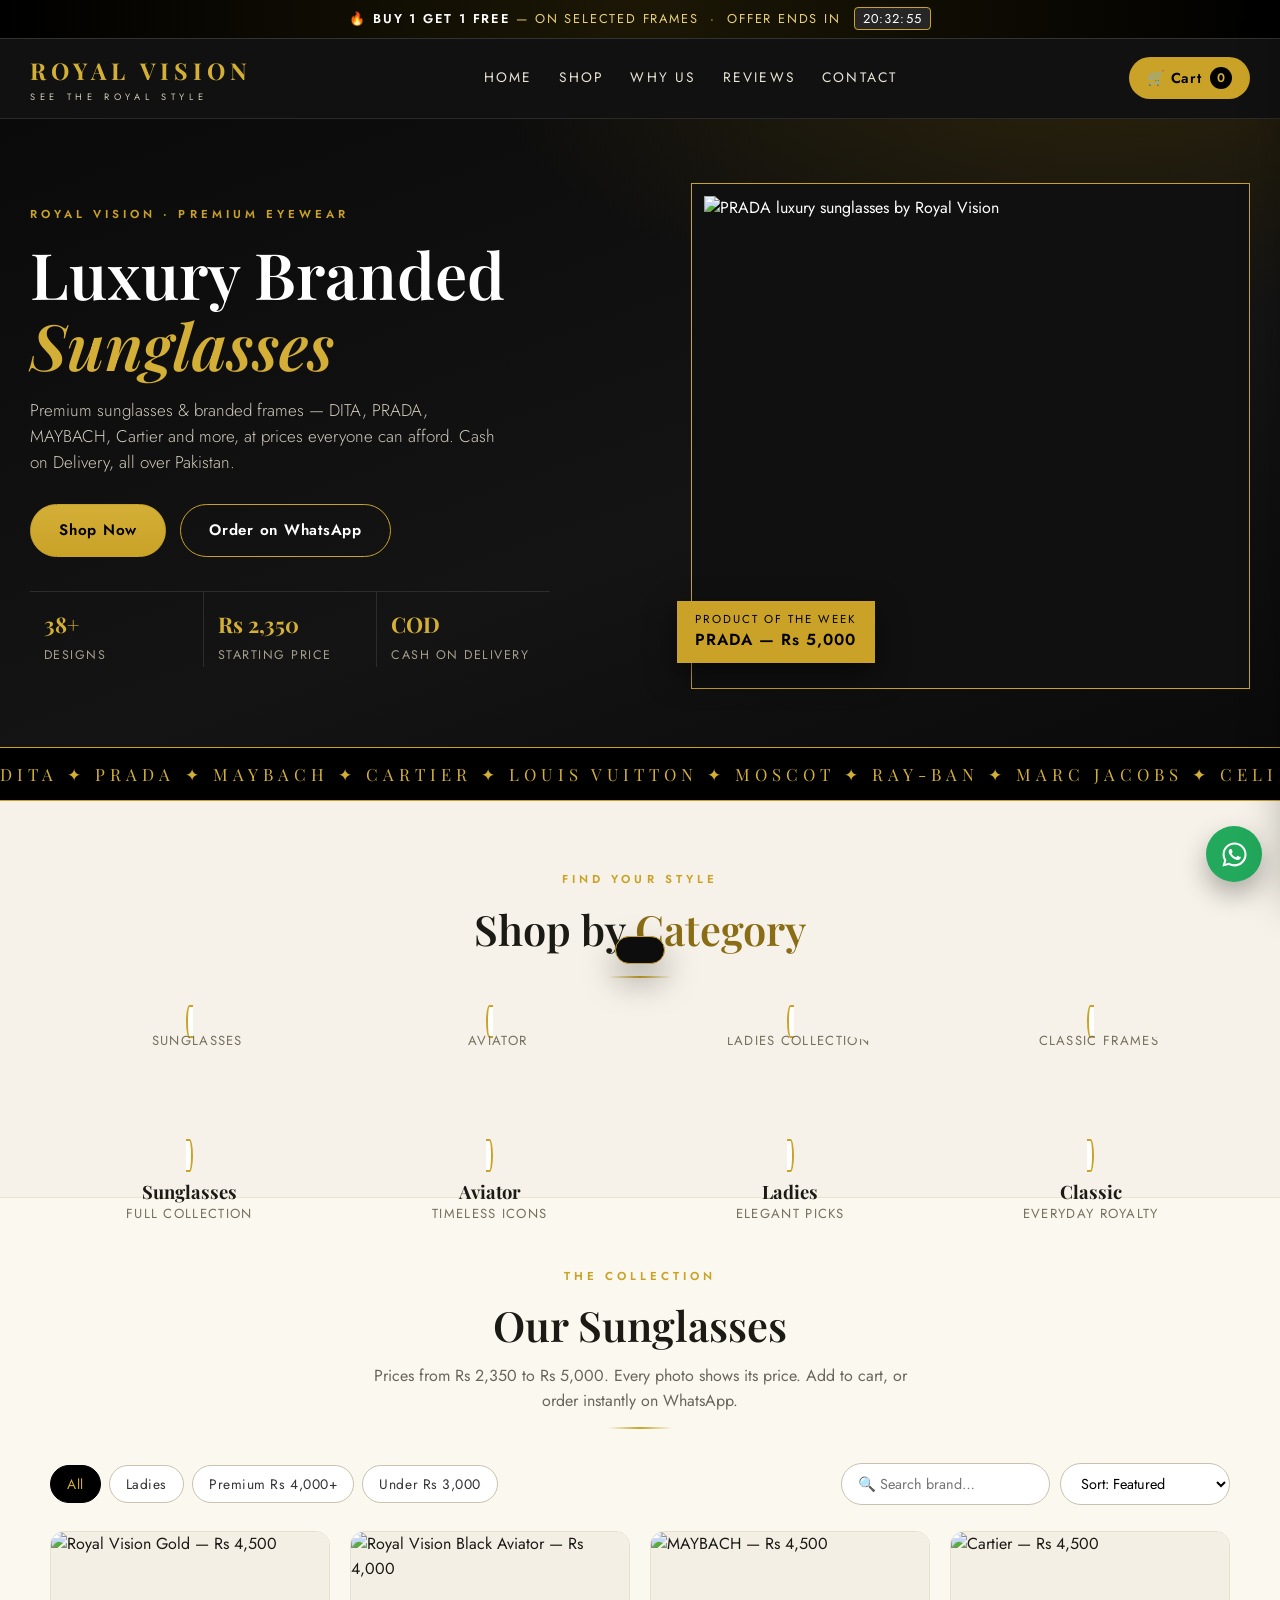
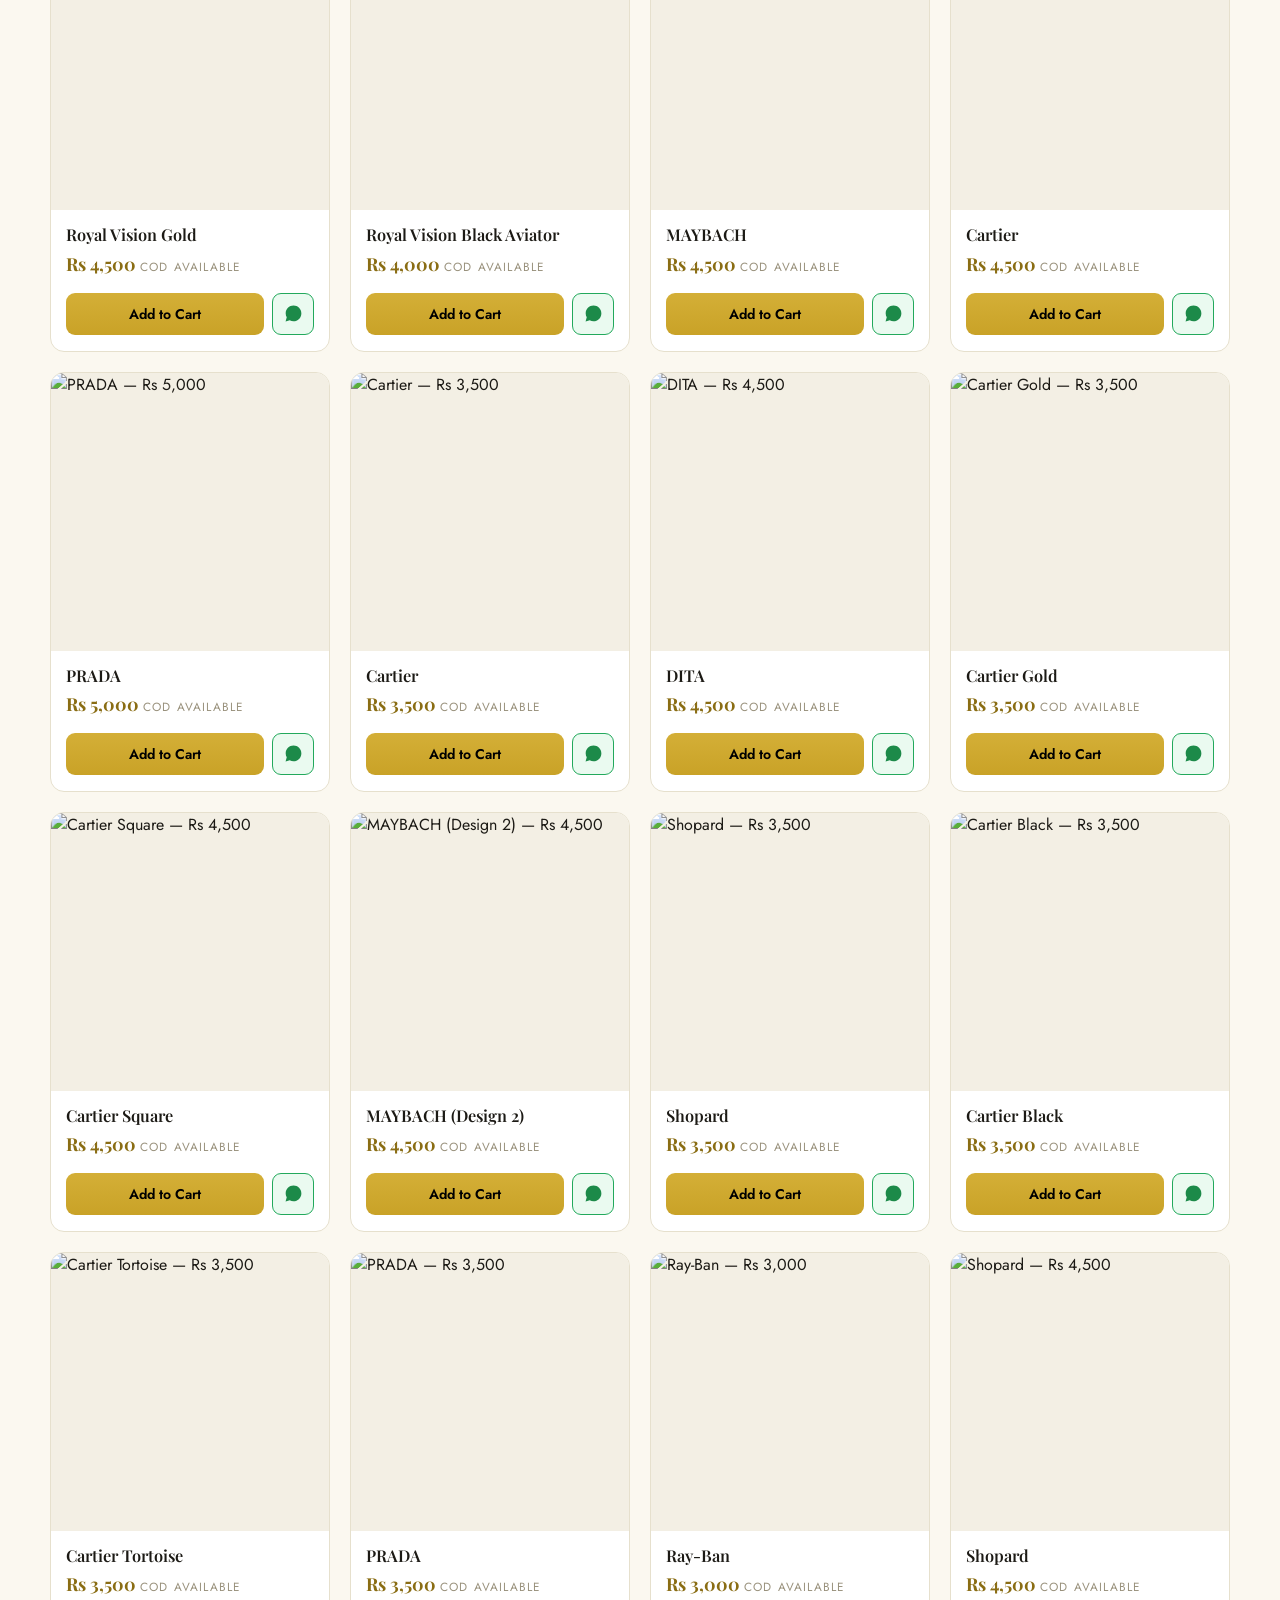
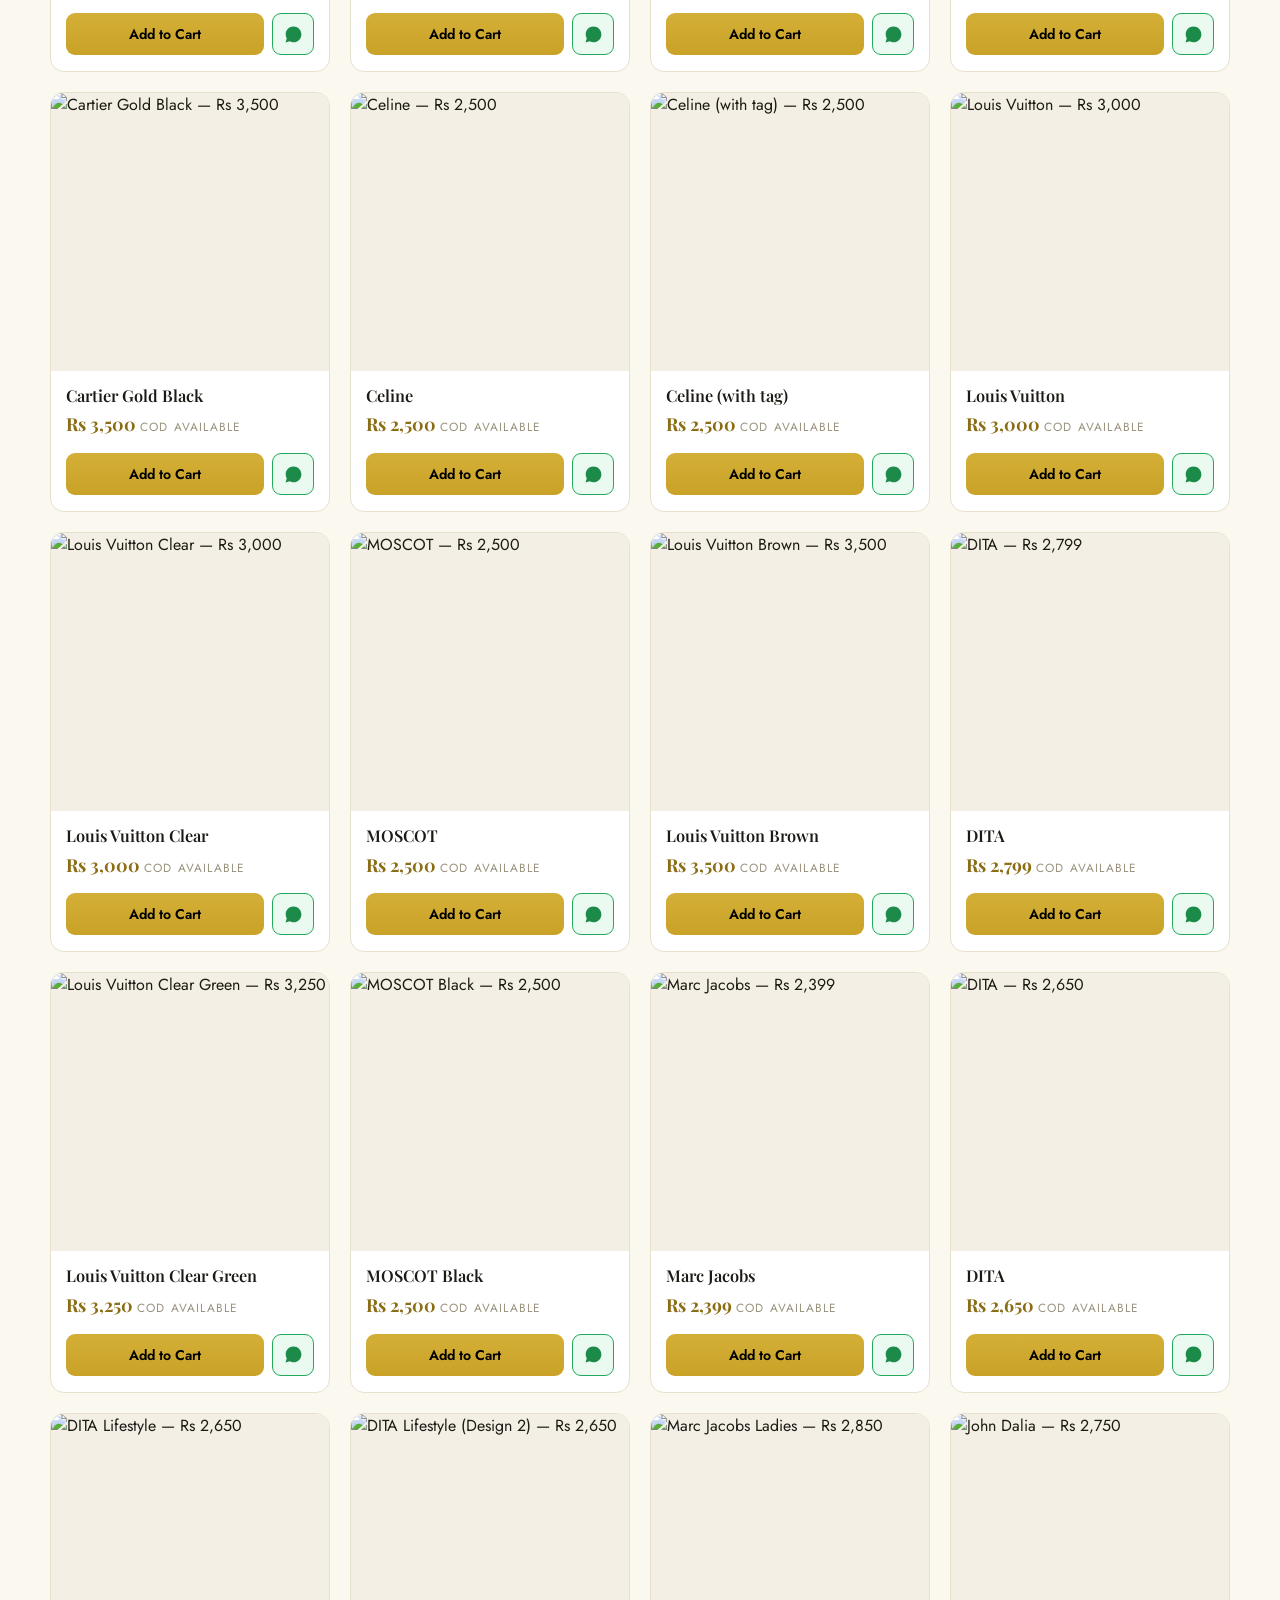
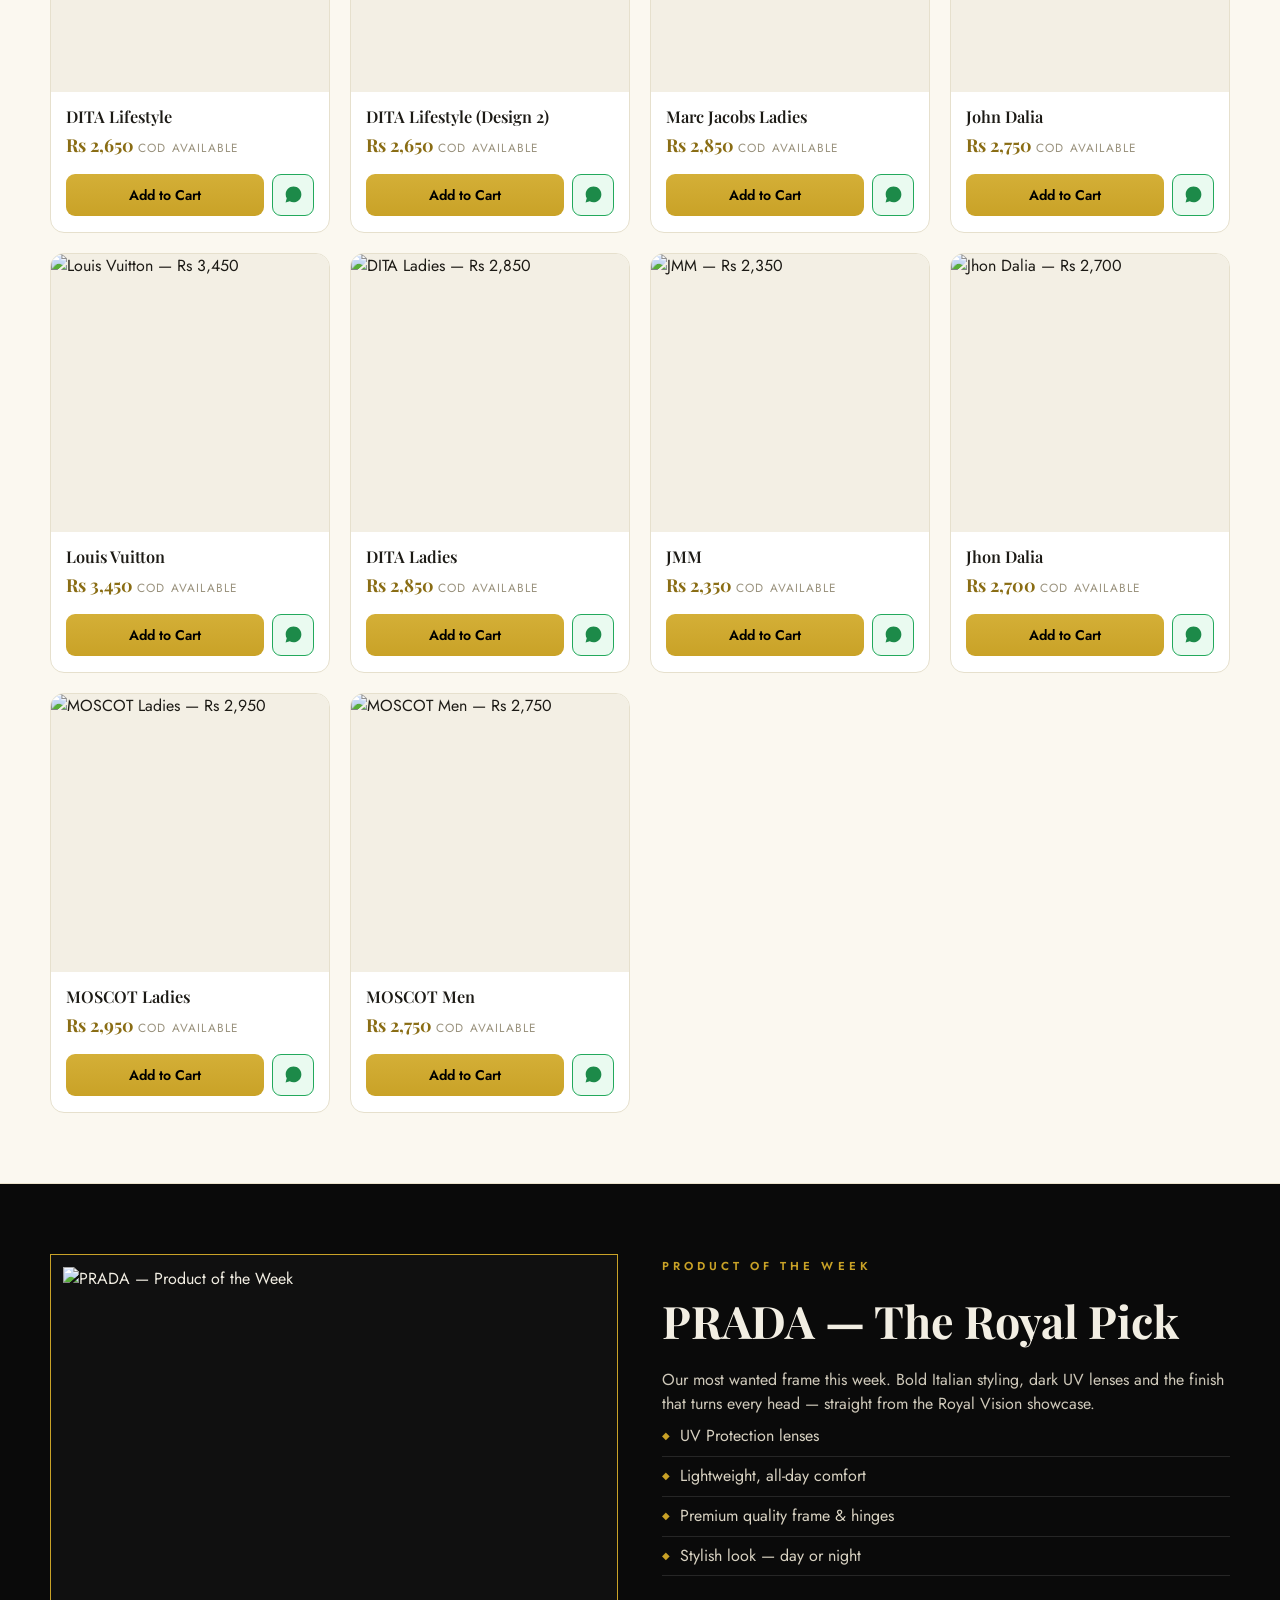
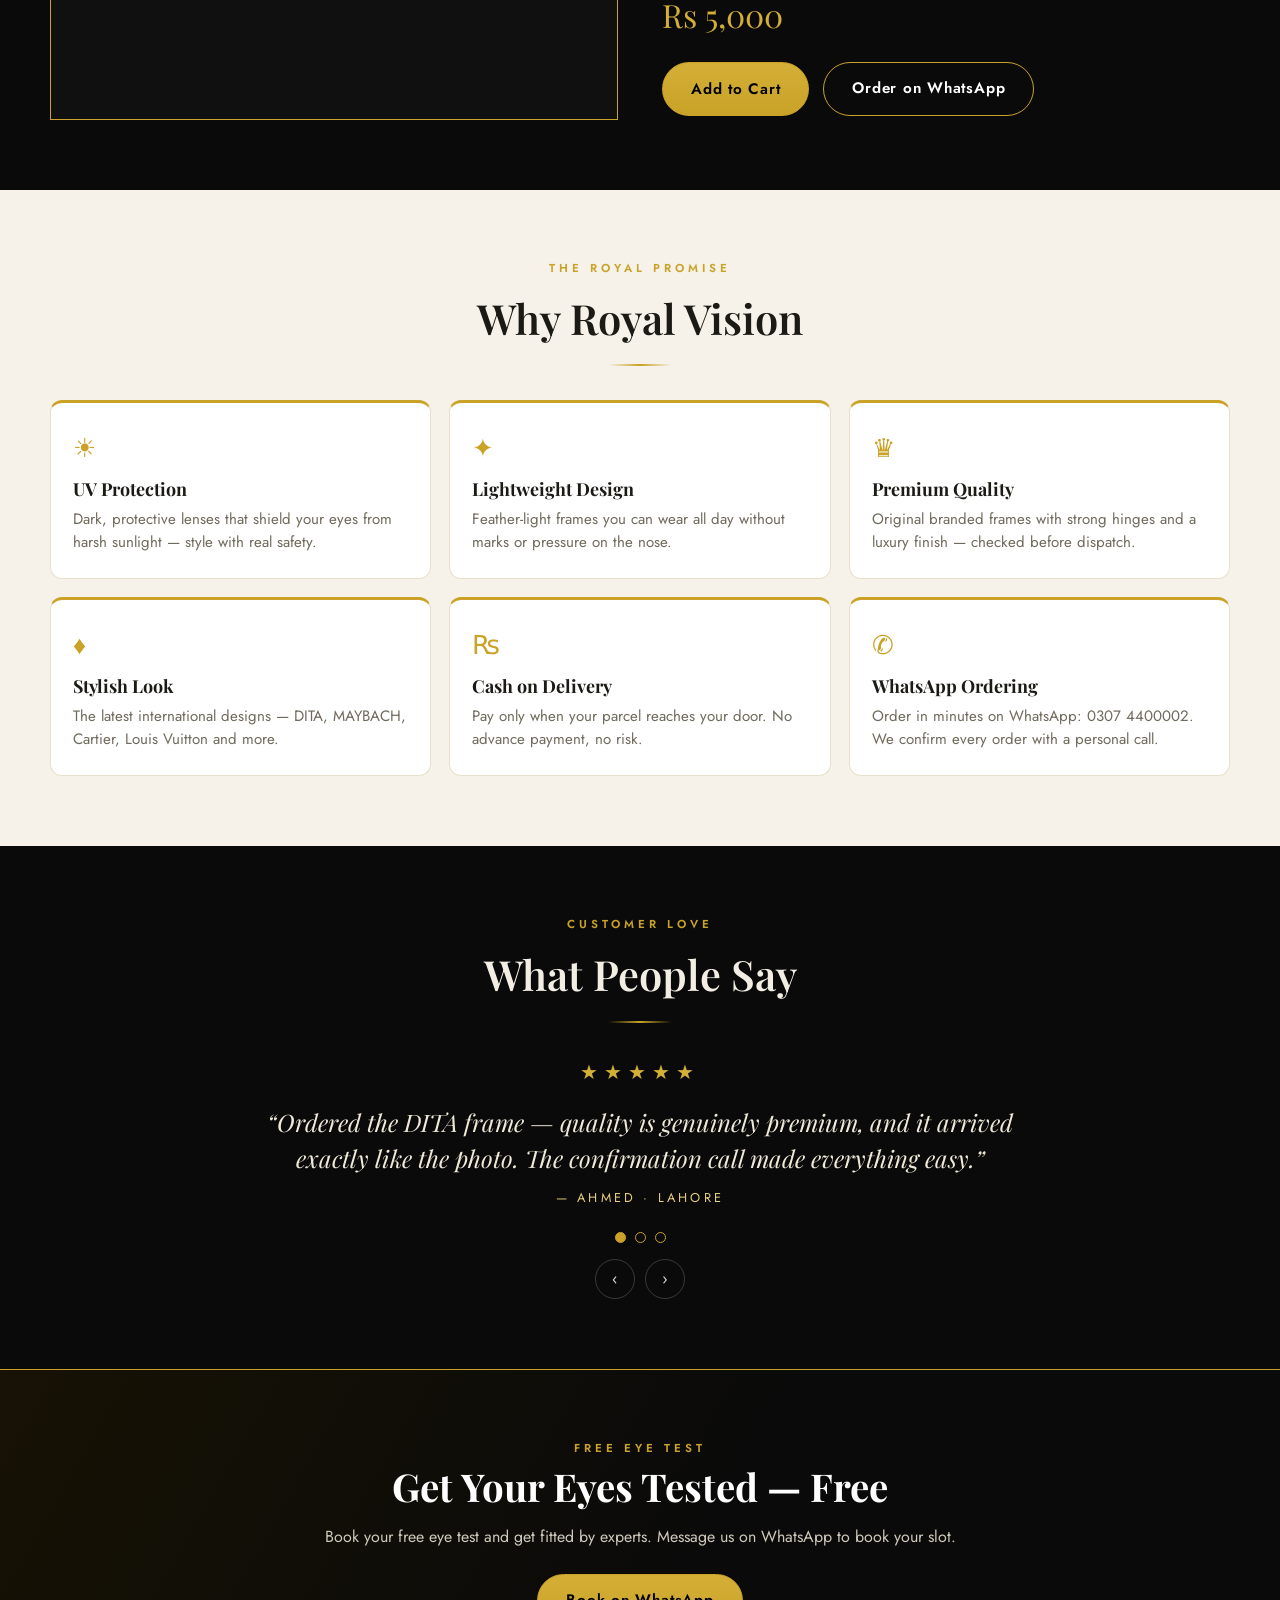
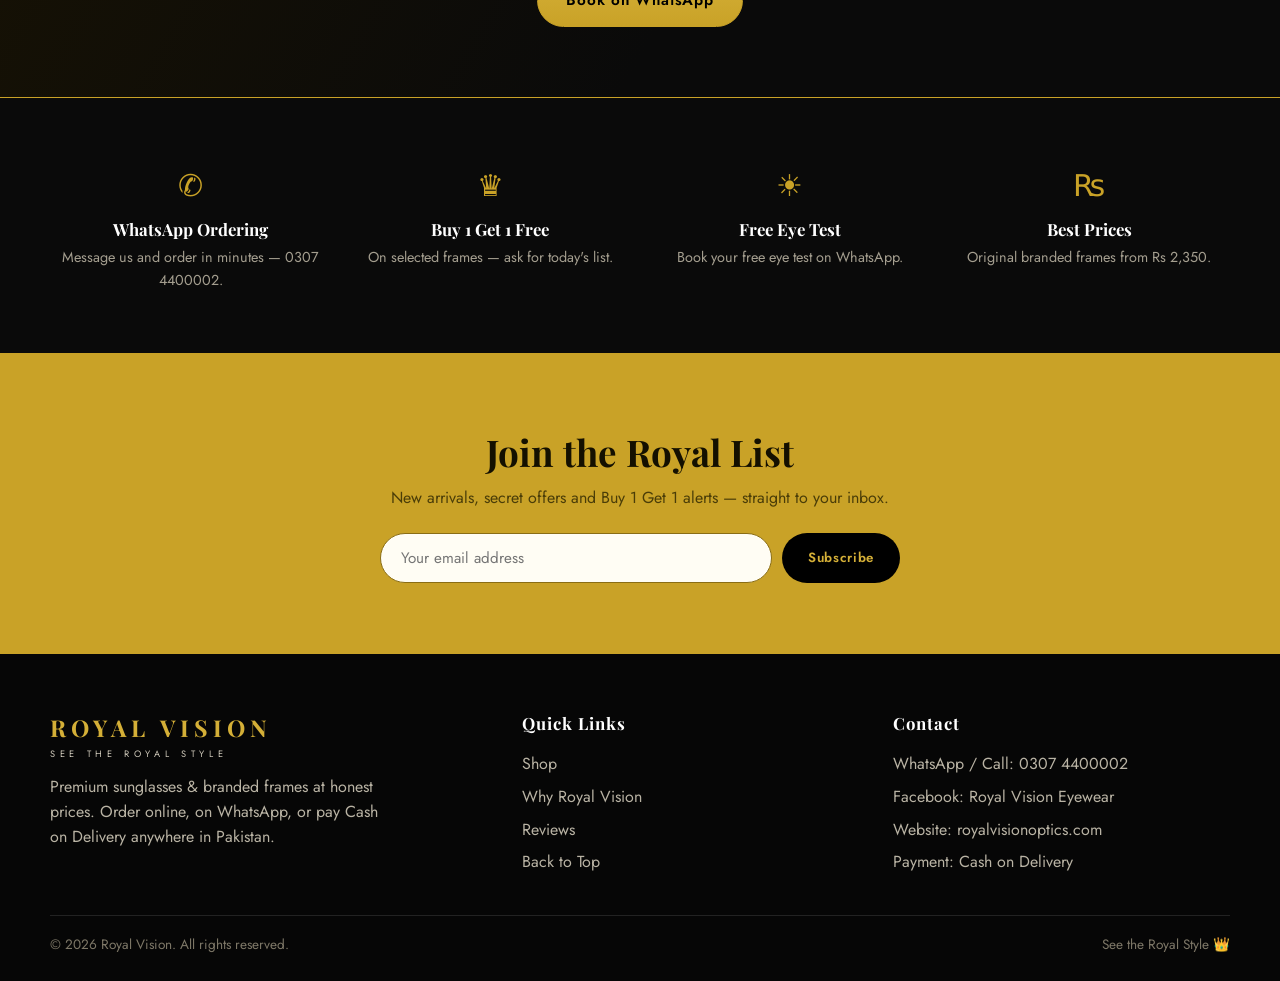
==== index.html @ 5c6eae08 "Add files via upload" ====
<!DOCTYPE html>
<html lang="en">
<head>
<meta charset="UTF-8">
<meta name="viewport" content="width=device-width, initial-scale=1.0">
<title>Royal Vision — Luxury Branded Sunglasses | See the Royal Style</title>
<meta name="description" content="Royal Vision — premium branded sunglasses & frames. DITA, PRADA, MAYBACH, Cartier, Louis Vuitton & more. Cash on Delivery, order on WhatsApp.">
<link rel="preconnect" href="https://fonts.googleapis.com">
<link rel="preconnect" href="https://fonts.gstatic.com" crossorigin>
<link href="https://fonts.googleapis.com/css2?family=Playfair+Display:ital,wght@0,500;0,600;0,700;1,500&family=Jost:wght@300;400;500;600&display=swap" rel="stylesheet">
<style>
:root{
  --black:#0a0a0a; --black2:#111111; --black3:#1a1a1a;
  --gold:#C9A227; --gold2:#D4AF37; --gold-soft:#e8cf7a;
  --white:#ffffff; --off:#f6f2e9; --muted:#9a958a; --line:#2a2a2a;
  --serif:'Playfair Display',serif; --sans:'Jost',sans-serif;
}
*{margin:0;padding:0;box-sizing:border-box}
html{scroll-behavior:smooth}
body{font-family:var(--sans);background:var(--off);color:#1c1a15;line-height:1.55;-webkit-font-smoothing:antialiased}
img{display:block;max-width:100%}
a{color:inherit;text-decoration:none}
button{font-family:var(--sans);cursor:pointer}
h1,h2,h3,.serif{font-family:var(--serif)}
.wrap{max-width:1220px;margin:0 auto;padding:0 20px}
.gold{color:var(--gold2)}
.eyebrow{letter-spacing:.35em;text-transform:uppercase;font-size:.72rem;font-weight:600;color:var(--gold)}
.sec-head{text-align:center;margin-bottom:34px}
.sec-head h2{font-size:clamp(1.8rem,4vw,2.6rem);font-weight:600;margin:8px 0 6px}
.sec-head p{color:#6b665b;max-width:560px;margin:0 auto}
.gold-rule{width:64px;height:2px;background:linear-gradient(90deg,transparent,var(--gold),transparent);margin:14px auto 0}

/* ---------- Offer bar ---------- */
.offerbar{background:linear-gradient(90deg,#000,#1c1705,#000);color:var(--gold-soft);text-align:center;font-size:.8rem;letter-spacing:.14em;text-transform:uppercase;padding:9px 12px;border-bottom:1px solid #333}
.offerbar b{color:#fff;font-weight:600}
.offerbar .cd{color:#fff;background:#262626;border:1px solid var(--gold);border-radius:4px;padding:1px 8px;margin-left:8px;font-variant-numeric:tabular-nums;letter-spacing:.08em}

/* ---------- Header ---------- */
header{position:sticky;top:0;z-index:60;background:rgba(10,10,10,.97);border-bottom:1px solid var(--line);backdrop-filter:blur(6px)}
.hbar{display:flex;align-items:center;justify-content:space-between;gap:14px;padding:14px 0}
.logo{font-family:var(--serif);font-size:1.45rem;font-weight:700;letter-spacing:.22em;color:var(--gold2);white-space:nowrap}
.logo small{display:block;font-family:var(--sans);font-size:.58rem;letter-spacing:.5em;color:#cfc9ba;font-weight:400;margin-top:1px}
nav.main{display:flex;gap:26px}
nav.main a{color:#e9e4d6;font-size:.86rem;letter-spacing:.16em;text-transform:uppercase;padding:4px 0;border-bottom:2px solid transparent;transition:.25s}
nav.main a:hover{color:var(--gold2);border-color:var(--gold)}
.cart-btn{position:relative;background:var(--gold);color:#000;border:none;border-radius:999px;padding:10px 18px;font-weight:600;letter-spacing:.06em;font-size:.9rem;display:flex;align-items:center;gap:8px;transition:.25s}
.cart-btn:hover{background:var(--gold2)}
.cart-count{background:#000;color:var(--gold2);border-radius:999px;min-width:22px;height:22px;display:inline-flex;align-items:center;justify-content:center;font-size:.78rem;padding:0 5px}
.burger{display:none;background:none;border:1px solid var(--line);border-radius:8px;color:#fff;width:42px;height:42px;font-size:1.15rem}
.mnav{display:none;background:#0d0d0d;border-top:1px solid var(--line);padding:10px 20px 16px}
.mnav a{display:block;color:#e9e4d6;padding:10px 0;border-bottom:1px solid #1e1e1e;letter-spacing:.14em;text-transform:uppercase;font-size:.85rem}
.mnav.open{display:block}
@media(max-width:860px){nav.main{display:none}.burger{display:block}}

/* ---------- Hero ---------- */
.hero{background:radial-gradient(1100px 480px at 85% -10%,#2b230a 0%,transparent 55%),linear-gradient(160deg,#0a0a0a,#141414 60%,#0a0a0a);color:#fff;overflow:hidden}
.hero-grid{display:grid;grid-template-columns:1.05fr .95fr;gap:44px;align-items:center;padding:64px 0 58px}
.hero h1{font-size:clamp(2.3rem,5.4vw,4rem);line-height:1.12;font-weight:600;margin:14px 0 16px}
.hero h1 em{font-style:italic;color:var(--gold2)}
.hero p.sub{color:#cfc9ba;font-size:1.06rem;max-width:480px;font-weight:300}
.btns{display:flex;gap:14px;flex-wrap:wrap;margin:28px 0 34px}
.btn{display:inline-flex;align-items:center;gap:9px;border-radius:999px;padding:14px 28px;font-size:.95rem;font-weight:600;letter-spacing:.05em;border:1px solid var(--gold);transition:.25s}
.btn-gold{background:linear-gradient(180deg,var(--gold2),var(--gold));color:#000}
.btn-gold:hover{filter:brightness(1.1);transform:translateY(-1px)}
.btn-line{background:transparent;color:#fff}
.btn-line:hover{border-color:#fff;background:rgba(255,255,255,.06)}
.stats{display:flex;gap:0;border-top:1px solid #2c2c2c;max-width:520px}
.stats div{flex:1;padding:16px 14px 0}
.stats div+div{border-left:1px solid #2c2c2c}
.stats b{font-family:var(--serif);font-size:1.35rem;color:var(--gold2);display:block}
.stats span{font-size:.78rem;letter-spacing:.12em;text-transform:uppercase;color:#a49e8f}
.hero-img{position:relative}
.hero-img .frame{border:1px solid var(--gold);padding:12px;background:#101010}
.hero-img img{width:100%;height:480px;object-fit:cover}
.hero-img .tag{position:absolute;left:-14px;bottom:26px;background:var(--gold);color:#000;font-weight:600;padding:10px 18px;letter-spacing:.06em;box-shadow:0 12px 30px rgba(0,0,0,.5)}
.hero-img .tag small{display:block;font-weight:400;font-size:.72rem;letter-spacing:.18em;text-transform:uppercase}
@media(max-width:860px){.hero-grid{grid-template-columns:1fr;padding:42px 0}.hero-img img{height:340px}}

/* ---------- Marquee ---------- */
.marquee{background:#000;border-top:1px solid var(--gold);border-bottom:1px solid var(--gold);overflow:hidden;padding:13px 0}
.marquee-track{display:flex;gap:0;width:max-content;animation:scroll 30s linear infinite}
.marquee span{font-family:var(--serif);font-size:1.05rem;letter-spacing:.3em;color:var(--gold2);white-space:nowrap;padding-right:.4em}
@keyframes scroll{to{transform:translateX(-50%)}}

/* ---------- Sections ---------- */
section{padding:70px 0}
.dark{background:var(--black);color:#f2eee3}
.dark .sec-head p{color:#a49e8f}

/* categories */
.cats{display:grid;grid-template-columns:repeat(4,1fr);gap:22px}
.cat{text-align:center;cursor:pointer;background:none;border:none;color:inherit}
.cat .ring{width:100%;aspect-ratio:1;border-radius:50%;overflow:hidden;border:2px solid var(--gold);padding:5px;background:#fff;transition:.3s}
.cat img{width:100%;height:100%;object-fit:cover;border-radius:50%}
.cat:hover .ring{transform:translateY(-5px);box-shadow:0 16px 30px rgba(0,0,0,.18)}
.cat h3{margin-top:14px;font-size:1.15rem}
.cat span{font-size:.82rem;color:#77705f;letter-spacing:.1em;text-transform:uppercase}
@media(max-width:760px){.cats{grid-template-columns:repeat(2,1fr)}}

/* shop controls */
.controls{display:flex;flex-wrap:wrap;gap:12px;align-items:center;justify-content:space-between;margin-bottom:26px}
.chips{display:flex;gap:8px;flex-wrap:wrap}
.chip{border:1px solid #c9c2ae;background:#fff;color:#333;border-radius:999px;padding:8px 16px;font-size:.86rem;letter-spacing:.04em;transition:.2s}
.chip:hover{border-color:var(--gold)}
.chip.on{background:#000;color:var(--gold2);border-color:#000}
.search-sort{display:flex;gap:10px;flex-wrap:wrap}
.search-sort input,.search-sort select{border:1px solid #c9c2ae;border-radius:999px;padding:9px 16px;font-family:var(--sans);font-size:.9rem;background:#fff;outline:none}
.search-sort input:focus,.search-sort select:focus{border-color:var(--gold)}
.grid{display:grid;grid-template-columns:repeat(4,1fr);gap:20px}
@media(max-width:1020px){.grid{grid-template-columns:repeat(3,1fr)}}
@media(max-width:720px){.grid{grid-template-columns:repeat(2,1fr);gap:14px}}
.card{background:#fff;border:1px solid #e6e0cd;border-radius:14px;overflow:hidden;display:flex;flex-direction:column;transition:.25s}
.card:hover{transform:translateY(-4px);box-shadow:0 18px 34px rgba(20,16,4,.14);border-color:var(--gold)}
.card .ph{aspect-ratio:1/1;overflow:hidden;background:#f3efe4}
.card .ph img{width:100%;height:100%;object-fit:cover;transition:.4s}
.card:hover .ph img{transform:scale(1.05)}
.card .bd{padding:14px 15px 16px;display:flex;flex-direction:column;gap:5px;flex:1}
.card h3{font-size:1.02rem;font-weight:600;line-height:1.25}
.card .price{font-family:var(--serif);font-size:1.12rem;color:#8a6d14;font-weight:700}
.card .price small{font-family:var(--sans);font-weight:400;color:#99917c;font-size:.74rem;letter-spacing:.1em}
.card .acts{display:flex;gap:8px;margin-top:auto;padding-top:10px}
.add{flex:1;background:linear-gradient(180deg,var(--gold2),var(--gold));border:none;color:#000;font-weight:600;border-radius:9px;padding:11px 8px;font-size:.88rem;transition:.2s}
.add:hover{filter:brightness(1.08)}
.wa-ic{width:42px;border:1px solid #22a95c;background:#eafaf0;border-radius:9px;display:inline-flex;align-items:center;justify-content:center;transition:.2s}
.wa-ic:hover{background:#d7f5e2}
.empty{grid-column:1/-1;text-align:center;color:#8a8474;padding:40px 0;font-size:1.02rem}

/* spotlight */
.spot{display:grid;grid-template-columns:1fr 1fr;gap:44px;align-items:center}
.spot .frame{border:1px solid var(--gold);padding:12px;background:#101010}
.spot .frame img{width:100%;height:440px;object-fit:cover}
.spot h2{font-size:clamp(1.9rem,4vw,2.8rem);margin:10px 0 12px}
.spot .big-price{font-family:var(--serif);font-size:2rem;color:var(--gold2);margin:14px 0 22px}
.spot ul{list-style:none;margin:0 0 8px}
.spot ul li{padding:7px 0;border-bottom:1px solid #262626;color:#d8d2c2}
.spot ul li::before{content:"◆";color:var(--gold);font-size:.65rem;margin-right:10px;vertical-align:2px}
@media(max-width:860px){.spot{grid-template-columns:1fr}.spot .frame img{height:320px}}

/* why */
.why-grid{display:grid;grid-template-columns:repeat(3,1fr);gap:18px}
@media(max-width:860px){.why-grid{grid-template-columns:repeat(2,1fr)}}
@media(max-width:540px){.why-grid{grid-template-columns:1fr}}
.why{background:#fff;border:1px solid #e6e0cd;border-top:3px solid var(--gold);border-radius:12px;padding:24px 22px}
.why .ic{font-size:1.6rem;color:var(--gold);font-family:var(--serif)}
.why h3{font-size:1.12rem;margin:8px 0 5px}
.why p{color:#6f6a5c;font-size:.94rem}

/* reviews */
.rev-box{max-width:760px;margin:0 auto;text-align:center;min-height:190px}
.stars{color:var(--gold2);font-size:1.25rem;letter-spacing:.3em}
.rev-text{font-family:var(--serif);font-style:italic;font-size:clamp(1.15rem,2.6vw,1.5rem);line-height:1.5;margin:16px 0 12px;color:#efe9d8}
.rev-name{letter-spacing:.25em;text-transform:uppercase;font-size:.8rem;color:var(--gold-soft)}
.rev-dots{display:flex;gap:9px;justify-content:center;margin-top:24px}
.rev-dots button{width:11px;height:11px;border-radius:50%;border:1px solid var(--gold);background:transparent;padding:0}
.rev-dots button.on{background:var(--gold)}
.rev-nav{display:flex;gap:10px;justify-content:center;margin-top:16px}
.rev-nav button{background:none;border:1px solid #3a3a3a;color:#ddd;border-radius:999px;width:40px;height:40px;font-size:1rem}
.rev-nav button:hover{border-color:var(--gold);color:var(--gold2)}

/* eye test band */
.eyetest{background:linear-gradient(120deg,#171204,#0a0a0a 55%);border-top:1px solid var(--gold);border-bottom:1px solid var(--gold);color:#fff;text-align:center}
.eyetest h2{font-size:clamp(1.7rem,3.6vw,2.4rem);margin-bottom:8px}
.eyetest p{color:#cfc9ba;margin-bottom:24px}

/* services */
.services{display:grid;grid-template-columns:repeat(4,1fr);gap:18px;text-align:center}
@media(max-width:860px){.services{grid-template-columns:repeat(2,1fr)}}
.svc{padding:10px}
.svc .ic{font-size:1.9rem;color:var(--gold);font-family:var(--serif)}
.svc h3{font-size:1.05rem;margin:9px 0 4px;color:#fff}
.svc p{color:#a49e8f;font-size:.9rem}

/* newsletter */
.news{background:var(--gold);color:#141000;text-align:center}
.news h2{font-size:clamp(1.6rem,3.4vw,2.3rem)}
.news p{margin:6px 0 22px;color:#4a3d08}
.news form{display:flex;gap:10px;justify-content:center;flex-wrap:wrap;max-width:520px;margin:0 auto}
.news input{flex:1;min-width:230px;border:1px solid #8a6d14;border-radius:999px;padding:13px 20px;font-family:var(--sans);font-size:.95rem;outline:none;background:#fffdf4}
.news button{background:#000;color:var(--gold2);border:none;border-radius:999px;padding:13px 26px;font-weight:600;letter-spacing:.05em}
.news .ok{margin-top:14px;font-weight:600;display:none}

/* footer */
footer{background:#060606;color:#b9b3a4;padding:56px 0 26px;border-top:1px solid var(--gold)}
.f-grid{display:grid;grid-template-columns:1.3fr 1fr 1fr;gap:34px;margin-bottom:36px}
@media(max-width:760px){.f-grid{grid-template-columns:1fr}}
footer h4{font-family:var(--serif);color:#fff;font-size:1.05rem;margin-bottom:12px;letter-spacing:.06em}
footer a{color:#b9b3a4}
footer a:hover{color:var(--gold2)}
footer li{list-style:none;padding:4px 0}
.f-bottom{border-top:1px solid #222;padding-top:18px;display:flex;justify-content:space-between;gap:12px;flex-wrap:wrap;font-size:.85rem;color:#7d7767}

/* ---------- Cart drawer ---------- */
.overlay{position:fixed;inset:0;background:rgba(0,0,0,.55);opacity:0;pointer-events:none;transition:.3s;z-index:80}
.overlay.show{opacity:1;pointer-events:auto}
.drawer{position:fixed;top:0;right:0;height:100dvh;width:min(420px,94vw);background:#fff;z-index:90;transform:translateX(105%);transition:.35s;display:flex;flex-direction:column;box-shadow:-16px 0 40px rgba(0,0,0,.3)}
.drawer.open{transform:none}
.drawer header{position:static;background:#0a0a0a;color:#fff;padding:16px 20px;display:flex;justify-content:space-between;align-items:center;border:none}
.drawer header h3{color:var(--gold2);letter-spacing:.1em;font-size:1.15rem}
.x{background:none;border:1px solid #444;color:#fff;border-radius:8px;width:36px;height:36px;font-size:1rem}
.items{flex:1;overflow-y:auto;padding:16px 20px;display:flex;flex-direction:column;gap:14px}
.it{display:flex;gap:12px;border:1px solid #eee5cb;border-radius:12px;padding:10px}
.it img{width:66px;height:66px;object-fit:cover;border-radius:8px}
.it .inf{flex:1}
.it h4{font-family:var(--sans);font-weight:600;font-size:.95rem;line-height:1.3}
.it .p{color:#8a6d14;font-weight:600;font-size:.92rem}
.qty{display:inline-flex;align-items:center;gap:0;border:1px solid #ddd2ae;border-radius:999px;overflow:hidden;margin-top:6px}
.qty button{width:28px;height:28px;border:none;background:#f7f2df;font-size:1rem}
.qty b{min-width:30px;text-align:center;font-size:.9rem}
.rm{background:none;border:none;color:#b03a2e;font-size:.8rem;margin-top:6px;padding:0;text-decoration:underline}
.d-foot{border-top:1px solid #eee;padding:16px 20px;background:#fffdf6}
.d-foot .row{display:flex;justify-content:space-between;font-size:1.05rem;margin-bottom:4px}
.d-foot .row b{font-family:var(--serif);font-size:1.3rem}
.d-foot .note{font-size:.82rem;color:#8a8474;margin-bottom:12px}
.checkout{width:100%;background:linear-gradient(180deg,var(--gold2),var(--gold));border:none;border-radius:11px;padding:15px;font-size:1rem;font-weight:700;color:#000;letter-spacing:.04em}
.checkout:disabled{opacity:.5;cursor:not-allowed}
.cont{background:none;border:none;width:100%;padding:10px;color:#555;text-decoration:underline}
.noitems{text-align:center;color:#8a8474;padding:36px 0}

/* ---------- Modal ---------- */
.modal{position:fixed;inset:0;z-index:100;display:none;align-items:flex-start;justify-content:center;padding:20px 12px;overflow-y:auto}
.modal.open{display:flex}
.modal .bg{position:fixed;inset:0;background:rgba(0,0,0,.65)}
.sheet{position:relative;background:#fff;border-radius:16px;max-width:520px;width:100%;padding:28px 26px;margin:auto;box-shadow:0 30px 60px rgba(0,0,0,.4)}
.sheet h3{font-size:1.5rem;margin-bottom:4px}
.sheet .sub{color:#77705f;font-size:.92rem;margin-bottom:18px}
.f-field{margin-bottom:13px}
.f-field label{display:block;font-size:.83rem;font-weight:600;letter-spacing:.06em;text-transform:uppercase;margin-bottom:5px;color:#4c473c}
.f-field input,.f-field textarea{width:100%;border:1px solid #d8d0b4;border-radius:10px;padding:12px 14px;font-family:var(--sans);font-size:.97rem;outline:none;background:#fffef9}
.f-field input:focus,.f-field textarea:focus{border-color:var(--gold)}
.f-field .hint{font-size:.78rem;color:#99917c;margin-top:3px}
.f-field .err{border-color:#c0392b;background:#fdf1ef}
.paybox{background:#0d0d0d;color:#e9e4d6;border-radius:10px;padding:13px 16px;display:flex;justify-content:space-between;align-items:center;margin:16px 0}
.paybox b{color:var(--gold2);font-family:var(--serif)}
.sum{background:#faf6ea;border:1px solid #eee2bd;border-radius:10px;padding:13px 16px;font-size:.92rem;margin-bottom:16px;max-height:150px;overflow-y:auto}
.sum div{display:flex;justify-content:space-between;padding:2px 0}
.sum .tot{border-top:1px dashed #cbbd87;margin-top:7px;padding-top:8px;font-weight:700;font-size:1rem}
.place{width:100%;background:linear-gradient(180deg,var(--gold2),var(--gold));border:none;border-radius:11px;padding:15px;font-size:1rem;font-weight:700;color:#000}
.wa-order{width:100%;background:#1faa55;border:none;border-radius:11px;padding:14px;font-size:.98rem;font-weight:700;color:#fff;margin-top:10px}
.or{text-align:center;color:#99917c;font-size:.82rem;margin:12px 0 2px;letter-spacing:.2em}
.cancel{display:block;margin:12px auto 0;background:none;border:none;color:#777;text-decoration:underline}
.success{text-align:center;padding:14px 0 4px}
.success .tick{width:74px;height:74px;border-radius:50%;background:#eafaf0;border:2px solid #22a95c;color:#1c8a49;font-size:2rem;display:flex;align-items:center;justify-content:center;margin:0 auto 16px}
.success h3{margin-bottom:8px}
.success .oid{display:inline-block;background:#0d0d0d;color:var(--gold2);border-radius:8px;padding:8px 18px;font-family:var(--serif);letter-spacing:.12em;margin:10px 0 14px}
.success p{color:#5c574b}
.formerr{display:none;background:#fdf1ef;border:1px solid #e5b4ae;color:#8e2f24;border-radius:10px;padding:11px 14px;font-size:.9rem;margin-bottom:14px}

/* toast */
.toast{position:fixed;left:50%;bottom:26px;transform:translate(-50%,90px);background:#0d0d0d;color:#fff;border:1px solid var(--gold);border-radius:999px;padding:13px 24px;z-index:120;font-size:.95rem;transition:.35s;box-shadow:0 16px 34px rgba(0,0,0,.35);max-width:92vw;text-align:center}
.toast.show{transform:translate(-50%,0)}
.toast b{color:var(--gold2)}
.float-wa{position:fixed;right:18px;bottom:18px;z-index:70;width:56px;height:56px;border-radius:50%;background:#22a95c;display:flex;align-items:center;justify-content:center;box-shadow:0 12px 26px rgba(0,0,0,.3)}
</style>
</head>
<body>

<div class="offerbar">🔥 <b>Buy 1 Get 1 Free</b> — on selected frames &nbsp;·&nbsp; Offer ends in <span class="cd" id="countdown">--:--:--</span></div>

<header>
  <div class="wrap hbar">
    <a class="logo" href="#top">ROYAL VISION<small>SEE THE ROYAL STYLE</small></a>
    <nav class="main">
      <a href="#top">Home</a><a href="#shop">Shop</a><a href="#why">Why Us</a><a href="#reviews">Reviews</a><a href="#contact">Contact</a>
    </nav>
    <div style="display:flex;gap:10px;align-items:center">
      <button class="cart-btn" id="openCart" aria-label="Open cart">🛒 Cart <span class="cart-count" id="cartCount">0</span></button>
      <button class="burger" id="burger" aria-label="Menu">☰</button>
    </div>
  </div>
  <div class="mnav" id="mnav">
    <a href="#top">Home</a><a href="#shop">Shop</a><a href="#why">Why Us</a><a href="#reviews">Reviews</a><a href="#contact">Contact</a>
  </div>
</header>

<!-- HERO -->
<div class="hero" id="top">
  <div class="wrap hero-grid">
    <div>
      <div class="eyebrow">Royal Vision · Premium Eyewear</div>
      <h1>Luxury Branded <em>Sunglasses</em></h1>
      <p class="sub">Premium sunglasses &amp; branded frames — DITA, PRADA, MAYBACH, Cartier and more, at prices everyone can afford. Cash on Delivery, all over Pakistan.</p>
      <div class="btns">
        <a class="btn btn-gold" href="#shop">Shop Now</a>
        <a class="btn btn-line" href="https://wa.me/923074400002?text=Assalam-o-Alaikum!%20I%20want%20to%20order%20sunglasses%20from%20Royal%20Vision." target="_blank" rel="noopener">Order on WhatsApp</a>
      </div>
      <div class="stats">
        <div><b>38+</b><span>Designs</span></div>
        <div><b>Rs 2,350</b><span>Starting Price</span></div>
        <div><b>COD</b><span>Cash on Delivery</span></div>
      </div>
    </div>
    <div class="hero-img">
      <div class="frame"><img src="https://royalvisionstore.wordpress.com/wp-content/uploads/2026/11/05-prada-5000.jpg" alt="PRADA luxury sunglasses by Royal Vision"></div>
      <div class="tag"><small>Product of the Week</small>PRADA — Rs 5,000</div>
    </div>
  </div>
</div>

<!-- MARQUEE -->
<div class="marquee" aria-hidden="true"><div class="marquee-track" id="marqueeTrack"></div></div>

<!-- CATEGORIES -->
<section id="categories">
  <div class="wrap">
    <div class="sec-head">
      <div class="eyebrow">Find Your Style</div>
      <h2>Shop by <span class="gold" style="color:#8a6d14">Category</span></h2>
      <div class="gold-rule"></div>
    </div>
    <div class="cats">
      <button class="cat" data-cat="all"><span class="ring"><img src="https://royalvisionstore.wordpress.com/wp-content/uploads/2026/11/05-prada-5000.jpg" alt="Sunglasses"></span><h3>Sunglasses</h3><span>Full Collection</span></button>
      <button class="cat" data-cat="all"><span class="ring"><img src="https://royalvisionstore.wordpress.com/wp-content/uploads/2026/11/02-royal-vision-black-aviator-4000.jpg" alt="Aviator"></span><h3>Aviator</h3><span>Timeless Icons</span></button>
      <button class="cat" data-cat="ladies"><span class="ring"><img src="https://royalvisionstore.wordpress.com/wp-content/uploads/2026/11/31-marc-jacobs-ladies-2850.jpg" alt="Ladies collection"></span><h3>Ladies</h3><span>Elegant Picks</span></button>
      <button class="cat" data-cat="all"><span class="ring"><img src="https://royalvisionstore.wordpress.com/wp-content/uploads/2026/11/22-moscot-2500.jpg" alt="Classic frames"></span><h3>Classic</h3><span>Everyday Royalty</span></button>
    </div>
  </div>
</section>

<!-- SHOP -->
<section id="shop" style="background:#fbf8f0;border-top:1px solid #ece4cd;border-bottom:1px solid #ece4cd">
  <div class="wrap">
    <div class="sec-head">
      <div class="eyebrow">The Collection</div>
      <h2>Our Sunglasses</h2>
      <p>Prices from Rs 2,350 to Rs 5,000. Every photo shows its price. Add to cart, or order instantly on WhatsApp.</p>
      <div class="gold-rule"></div>
    </div>
    <div class="controls">
      <div class="chips" id="chips">
        <button class="chip on" data-filter="all">All</button>
        <button class="chip" data-filter="ladies">Ladies</button>
        <button class="chip" data-filter="premium">Premium Rs 4,000+</button>
        <button class="chip" data-filter="under3000">Under Rs 3,000</button>
      </div>
      <div class="search-sort">
        <input type="search" id="search" placeholder="🔍 Search brand…" aria-label="Search products">
        <select id="sort" aria-label="Sort products">
          <option value="featured">Sort: Featured</option>
          <option value="low">Price: Low → High</option>
          <option value="high">Price: High → Low</option>
        </select>
      </div>
    </div>
    <div class="grid" id="grid"></div>
  </div>
</section>

<!-- SPOTLIGHT -->
<section class="dark">
  <div class="wrap spot">
    <div class="frame"><img src="https://royalvisionstore.wordpress.com/wp-content/uploads/2026/11/05-prada-5000.jpg" alt="PRADA — Product of the Week"></div>
    <div>
      <div class="eyebrow">Product of the Week</div>
      <h2>PRADA — The Royal Pick</h2>
      <p style="color:#cfc9ba">Our most wanted frame this week. Bold Italian styling, dark UV lenses and the finish that turns every head — straight from the Royal Vision showcase.</p>
      <ul>
        <li>UV Protection lenses</li>
        <li>Lightweight, all-day comfort</li>
        <li>Premium quality frame &amp; hinges</li>
        <li>Stylish look — day or night</li>
      </ul>
      <div class="big-price">Rs 5,000</div>
      <div class="btns" style="margin:0">
        <button class="btn btn-gold" data-add="5">Add to Cart</button>
        <a class="btn btn-line" href="https://wa.me/923074400002?text=I%20want%20to%20order%3A%20PRADA%20(Rs%205%2C000)" target="_blank" rel="noopener">Order on WhatsApp</a>
      </div>
    </div>
  </div>
</section>

<!-- WHY -->
<section id="why">
  <div class="wrap">
    <div class="sec-head">
      <div class="eyebrow">The Royal Promise</div>
      <h2>Why Royal Vision</h2>
      <div class="gold-rule"></div>
    </div>
    <div class="why-grid">
      <div class="why"><div class="ic">☀</div><h3>UV Protection</h3><p>Dark, protective lenses that shield your eyes from harsh sunlight — style with real safety.</p></div>
      <div class="why"><div class="ic">✦</div><h3>Lightweight Design</h3><p>Feather-light frames you can wear all day without marks or pressure on the nose.</p></div>
      <div class="why"><div class="ic">♛</div><h3>Premium Quality</h3><p>Original branded frames with strong hinges and a luxury finish — checked before dispatch.</p></div>
      <div class="why"><div class="ic">♦</div><h3>Stylish Look</h3><p>The latest international designs — DITA, MAYBACH, Cartier, Louis Vuitton and more.</p></div>
      <div class="why"><div class="ic">₨</div><h3>Cash on Delivery</h3><p>Pay only when your parcel reaches your door. No advance payment, no risk.</p></div>
      <div class="why"><div class="ic">✆</div><h3>WhatsApp Ordering</h3><p>Order in minutes on WhatsApp: 0307 4400002. We confirm every order with a personal call.</p></div>
    </div>
  </div>
</section>

<!-- REVIEWS -->
<section class="dark" id="reviews">
  <div class="wrap">
    <div class="sec-head">
      <div class="eyebrow">Customer Love</div>
      <h2>What People Say</h2>
      <div class="gold-rule"></div>
    </div>
    <div class="rev-box">
      <div class="stars" id="revStars">★★★★★</div>
      <p class="rev-text" id="revText"></p>
      <div class="rev-name" id="revName"></div>
      <div class="rev-dots" id="revDots"></div>
      <div class="rev-nav">
        <button id="revPrev" aria-label="Previous review">‹</button>
        <button id="revNext" aria-label="Next review">›</button>
      </div>
    </div>
  </div>
</section>

<!-- EYE TEST -->
<section class="eyetest">
  <div class="wrap">
    <div class="eyebrow">Free Eye Test</div>
    <h2>Get Your Eyes Tested — Free</h2>
    <p>Book your free eye test and get fitted by experts. Message us on WhatsApp to book your slot.</p>
    <a class="btn btn-gold" href="https://wa.me/923074400002?text=Assalam-o-Alaikum!%20I%20want%20to%20book%20a%20FREE%20eye%20test%20at%20Royal%20Vision." target="_blank" rel="noopener">Book on WhatsApp</a>
  </div>
</section>

<!-- SERVICES -->
<section class="dark" style="padding:52px 0">
  <div class="wrap services">
    <div class="svc"><div class="ic">✆</div><h3>WhatsApp Ordering</h3><p>Message us and order in minutes — 0307 4400002.</p></div>
    <div class="svc"><div class="ic">♛</div><h3>Buy 1 Get 1 Free</h3><p>On selected frames — ask for today's list.</p></div>
    <div class="svc"><div class="ic">☀</div><h3>Free Eye Test</h3><p>Book your free eye test on WhatsApp.</p></div>
    <div class="svc"><div class="ic">₨</div><h3>Best Prices</h3><p>Original branded frames from Rs 2,350.</p></div>
  </div>
</section>

<!-- NEWSLETTER -->
<section class="news">
  <div class="wrap">
    <h2>Join the Royal List</h2>
    <p>New arrivals, secret offers and Buy 1 Get 1 alerts — straight to your inbox.</p>
    <form id="newsForm">
      <input type="email" id="newsEmail" placeholder="Your email address" required aria-label="Email address">
      <button type="submit">Subscribe</button>
    </form>
    <div class="ok" id="newsOk">✓ Shukriya! You are on the Royal List.</div>
  </div>
</section>

<!-- FOOTER -->
<footer id="contact">
  <div class="wrap">
    <div class="f-grid">
      <div>
        <a class="logo" href="#top">ROYAL VISION<small>SEE THE ROYAL STYLE</small></a>
        <p style="margin-top:14px;max-width:340px">Premium sunglasses &amp; branded frames at honest prices. Order online, on WhatsApp, or pay Cash on Delivery anywhere in Pakistan.</p>
      </div>
      <div>
        <h4>Quick Links</h4>
        <ul>
          <li><a href="#shop">Shop</a></li>
          <li><a href="#why">Why Royal Vision</a></li>
          <li><a href="#reviews">Reviews</a></li>
          <li><a href="#top">Back to Top</a></li>
        </ul>
      </div>
      <div>
        <h4>Contact</h4>
        <ul>
          <li>WhatsApp / Call: <a href="https://wa.me/923074400002" target="_blank" rel="noopener">0307 4400002</a></li>
          <li>Facebook: <a href="https://www.facebook.com/RoyalVisionEyewear1" target="_blank" rel="noopener">Royal Vision Eyewear</a></li>
          <li>Website: royalvisionoptics.com</li>
          <li>Payment: Cash on Delivery</li>
        </ul>
      </div>
    </div>
    <div class="f-bottom">
      <span>© 2026 Royal Vision. All rights reserved.</span>
      <span>See the Royal Style 👑</span>
    </div>
  </div>
</footer>

<!-- FLOATING WHATSAPP -->
<a class="float-wa" href="https://wa.me/923074400002?text=Assalam-o-Alaikum!%20I%20have%20a%20question%20about%20Royal%20Vision%20sunglasses." target="_blank" rel="noopener" aria-label="Chat on WhatsApp">
  <svg width="29" height="29" viewBox="0 0 24 24" fill="#fff"><path d="M12.04 2C6.58 2 2.13 6.45 2.13 11.91c0 1.75.46 3.45 1.32 4.95L2 22l5.25-1.38a9.9 9.9 0 0 0 4.79 1.22c5.46 0 9.9-4.45 9.9-9.91C21.95 6.45 17.5 2 12.04 2zm0 18.13a8.2 8.2 0 0 1-4.19-1.15l-.3-.18-3.12.82.83-3.04-.2-.31a8.2 8.2 0 0 1-1.26-4.38c0-4.54 3.7-8.24 8.24-8.24 4.54 0 8.24 3.7 8.24 8.24 0 4.54-3.7 8.24-8.24 8.24zm4.52-6.16c-.25-.12-1.47-.72-1.69-.81-.22-.08-.37-.12-.53.13-.16.24-.62.8-.76.97-.14.16-.29.18-.53.06-.25-.13-1.05-.39-1.99-1.23-.74-.66-1.23-1.47-1.38-1.72-.14-.25-.01-.38.11-.51.11-.11.25-.29.37-.43.12-.15.16-.25.25-.41.08-.17.04-.31-.02-.43-.06-.13-.53-1.29-.74-1.74-.2-.42-.4-.37-.53-.37h-.46c-.16 0-.41.06-.62.25-.22.18-.82.8-.82 2.01 0 1.21.85 2.37.97 2.53.12.17 1.68 2.56 4.07 3.59.57.25 1.01.39 1.36.5.57.18 1.09.16 1.5.1.46-.07 1.47-.6 1.79-1.22.32-.62.32-1.15.22-1.26-.1-.1-.23-.16-.48-.28z"/></svg>
</a>

<!-- CART DRAWER -->
<div class="overlay" id="overlay"></div>
<aside class="drawer" id="drawer" aria-label="Shopping cart">
  <header>
    <h3>YOUR CART 🛒</h3>
    <button class="x" id="closeCart" aria-label="Close cart">✕</button>
  </header>
  <div class="items" id="cartItems"></div>
  <div class="d-foot">
    <div class="row"><span>Subtotal</span><b id="cartTotal">Rs 0</b></div>
    <div class="note">Delivery charges confirmed on call. Payment: Cash on Delivery.</div>
    <button class="checkout" id="checkoutBtn">Checkout →</button>
    <button class="cont" id="contBtn">Continue shopping</button>
  </div>
</aside>

<!-- CHECKOUT MODAL -->
<div class="modal" id="modal" role="dialog" aria-modal="true">
  <div class="bg" id="modalBg"></div>
  <div class="sheet">
    <div id="checkoutView">
      <h3>Checkout</h3>
      <p class="sub">Fill your details — we will call you to confirm your order. Payment is Cash on Delivery.</p>
      <div class="formerr" id="formErr"></div>
      <div class="sum" id="orderSummary"></div>
      <form id="orderForm" novalidate>
        <div class="f-field"><label for="fName">Your Name *</label><input id="fName" type="text" placeholder="e.g. Muhammad Ahmed" autocomplete="name"></div>
        <div class="f-field"><label for="fPhone">Mobile Number *</label><input id="fPhone" type="tel" placeholder="03XX XXXXXXX" autocomplete="tel"><div class="hint">Pakistani mobile — we will call this number to confirm.</div></div>
        <div class="f-field"><label for="fAddress">Complete Address *</label><textarea id="fAddress" rows="2" placeholder="House, street, area, landmark"></textarea></div>
        <div class="f-field"><label for="fCity">City *</label><input id="fCity" type="text" placeholder="e.g. Mardan"></div>
        <div class="f-field"><label for="fNote">Note (optional)</label><textarea id="fNote" rows="2" placeholder="Anything we should know?"></textarea></div>
        <div class="paybox"><span>Payment Method</span><b>Cash on Delivery</b></div>
        <button type="submit" class="place" id="placeBtn">Place Order</button>
        <div class="or">— OR —</div>
        <button type="button" class="wa-order" id="waOrderBtn">Order via WhatsApp</button>
        <button type="button" class="cancel" id="cancelCheckout">Cancel</button>
      </form>
    </div>
    <div id="successView" style="display:none">
      <div class="success">
        <div class="tick">✓</div>
        <h3>Order Placed!</h3>
        <div class="oid" id="orderIdBox">RV-000000</div>
        <p><b>Thank you! We will call you to confirm your order.</b></p>
        <p style="margin-top:8px">Payment is Cash on Delivery — pay when your parcel arrives.</p>
        <button class="place" id="successClose" style="margin-top:20px">Continue Shopping</button>
      </div>
    </div>
  </div>
</div>

<div class="toast" id="toast"></div>

<script>
const IMG = "https://royalvisionstore.wordpress.com/wp-content/uploads/2026/11/";
const WA_NUM = "923074400002";
const PRODUCTS = [
 {id:1, name:"Royal Vision Gold", price:4500, img:"01-royal-vision-gold-4500.jpg"},
 {id:2, name:"Royal Vision Black Aviator", price:4000, img:"02-royal-vision-black-aviator-4000.jpg"},
 {id:3, name:"MAYBACH", price:4500, img:"03-maybach-4500.jpg"},
 {id:4, name:"Cartier", price:4500, img:"04-cartier-4500.jpg"},
 {id:5, name:"PRADA", price:5000, img:"05-prada-5000.jpg"},
 {id:6, name:"Cartier", price:3500, img:"06-cartier-3500.jpg"},
 {id:7, name:"DITA", price:4500, img:"07-dita-4500.jpg"},
 {id:8, name:"Cartier Gold", price:3500, img:"08-cartier-gold-3500.jpg"},
 {id:9, name:"Cartier Square", price:4500, img:"09-cartier-square-4500.jpg"},
 {id:10, name:"MAYBACH (Design 2)", price:4500, img:"10-maybach-4500-b.jpg"},
 {id:11, name:"Shopard", price:3500, img:"11-shopard-3500.jpg"},
 {id:12, name:"Cartier Black", price:3500, img:"12-cartier-black-3500.jpg"},
 {id:13, name:"Cartier Tortoise", price:3500, img:"13-cartier-tortoise-3500.jpg"},
 {id:14, name:"PRADA", price:3500, img:"14-prada-3500.jpg"},
 {id:15, name:"Ray-Ban", price:3000, img:"15-rayban-3000.jpg"},
 {id:16, name:"Shopard", price:4500, img:"16-shopard-4500.jpg"},
 {id:17, name:"Cartier Gold Black", price:3500, img:"17-cartier-goldblack-3500.jpg"},
 {id:18, name:"Celine", price:2500, img:"18-celine-2500.jpg", tag:"ladies"},
 {id:19, name:"Celine (with tag)", price:2500, img:"19-celine-tag-2500.jpg", tag:"ladies"},
 {id:20, name:"Louis Vuitton", price:3000, img:"20-louis-vuitton-3000.jpg"},
 {id:21, name:"Louis Vuitton Clear", price:3000, img:"21-louis-vuitton-clear-3000.jpg"},
 {id:22, name:"MOSCOT", price:2500, img:"22-moscot-2500.jpg"},
 {id:23, name:"Louis Vuitton Brown", price:3500, img:"23-louis-vuitton-brown-3500.jpg"},
 {id:24, name:"DITA", price:2799, img:"24-dita-2799.jpg"},
 {id:25, name:"Louis Vuitton Clear Green", price:3250, img:"25-louis-vuitton-clear-green-3250.jpg"},
 {id:26, name:"MOSCOT Black", price:2500, img:"26-moscot-black-2500.jpg"},
 {id:27, name:"Marc Jacobs", price:2399, img:"27-marc-jacobs-2399.jpg"},
 {id:28, name:"DITA", price:2650, img:"28-dita-2650.jpg"},
 {id:29, name:"DITA Lifestyle", price:2650, img:"29-dita-lifestyle-2650.jpg"},
 {id:30, name:"DITA Lifestyle (Design 2)", price:2650, img:"30-dita-lifestyle-2650-b.jpg"},
 {id:31, name:"Marc Jacobs Ladies", price:2850, img:"31-marc-jacobs-ladies-2850.jpg", tag:"ladies"},
 {id:32, name:"John Dalia", price:2750, img:"32-john-dalia-2750.jpg"},
 {id:33, name:"Louis Vuitton", price:3450, img:"33-louis-vuitton-3450.jpg"},
 {id:34, name:"DITA Ladies", price:2850, img:"34-dita-ladies-2850.jpg", tag:"ladies"},
 {id:35, name:"JMM", price:2350, img:"35-jmm-2350.jpg"},
 {id:36, name:"Jhon Dalia", price:2700, img:"36-jhon-dalia-2700.jpg"},
 {id:37, name:"MOSCOT Ladies", price:2950, img:"37-moscot-ladies-2950.jpg", tag:"ladies"},
 {id:38, name:"MOSCOT Men", price:2750, img:"38-moscot-men-2750.jpg"}
];
const fmt = n => "Rs " + n.toLocaleString("en-PK");
const byId = id => PRODUCTS.find(p => p.id === id);
const waSvg = '<svg width="19" height="19" viewBox="0 0 24 24" fill="#1c8a49"><path d="M12.04 2C6.58 2 2.13 6.45 2.13 11.91c0 1.75.46 3.45 1.32 4.95L2 22l5.25-1.38a9.9 9.9 0 0 0 4.79 1.22c5.46 0 9.9-4.45 9.9-9.91C21.95 6.45 17.5 2 12.04 2zm4.52 16.87c-.25-.12-1.47-.72-1.69-.81-.22-.08-.37-.12-.53.13-.16.24-.62.8-.76.97-.14.16-.29.18-.53.06-.25-.13-1.05-.39-1.99-1.23-.74-.66-1.23-1.47-1.38-1.72-.14-.25-.01-.38.11-.51.11-.11.25-.29.37-.43.12-.15.16-.25.25-.41.08-.17.04-.31-.02-.43-.06-.13-.53-1.29-.74-1.74-.2-.42-.4-.37-.53-.37h-.46c-.16 0-.41.06-.62.25-.22.18-.82.8-.82 2.01 0 1.21.85 2.37.97 2.53.12.17 1.68 2.56 4.07 3.59.57.25 1.01.39 1.36.5.57.18 1.09.16 1.5.1.46-.07 1.47-.6 1.79-1.22.32-.62.32-1.15.22-1.26-.1-.1-.23-.16-.48-.28z"/></svg>';

/* ---------- Marquee ---------- */
(function(){
  const brands = "DITA ✦ PRADA ✦ MAYBACH ✦ CARTIER ✦ LOUIS VUITTON ✦ MOSCOT ✦ RAY-BAN ✦ MARC JACOBS ✦ CELINE ✦ JMM ✦ JOHN DALIA ✦ SHOPARD ✦ ";
  document.getElementById("marqueeTrack").innerHTML = "<span>"+brands+"</span><span>"+brands+"</span>";
})();

/* ---------- Countdown to midnight ---------- */
(function(){
  const el = document.getElementById("countdown");
  function tick(){
    const now = new Date(); const end = new Date(now); end.setHours(24,0,0,0);
    let s = Math.max(0, Math.floor((end - now)/1000));
    const h = String(Math.floor(s/3600)).padStart(2,"0"), m = String(Math.floor(s%3600/60)).padStart(2,"0"), ss = String(s%60).padStart(2,"0");
    el.textContent = h+":"+m+":"+ss;
  }
  tick(); setInterval(tick, 1000);
})();

/* ---------- Shop grid / filters ---------- */
let curFilter = "all", curSearch = "", curSort = "featured";
const grid = document.getElementById("grid");
function passes(p){
  if(curFilter === "ladies" && p.tag !== "ladies") return false;
  if(curFilter === "premium" && p.price < 4000) return false;
  if(curFilter === "under3000" && p.price >= 3000) return false;
  if(curSearch && !p.name.toLowerCase().includes(curSearch)) return false;
  return true;
}
function renderGrid(){
  let list = PRODUCTS.filter(passes);
  if(curSort === "low") list = [...list].sort((a,b)=>a.price-b.price);
  if(curSort === "high") list = [...list].sort((a,b)=>b.price-a.price);
  if(!list.length){ grid.innerHTML = '<div class="empty">No products match your search. Try another brand or filter.</div>'; return; }
  grid.innerHTML = list.map(p => `
    <article class="card">
      <div class="ph"><img loading="lazy" src="${IMG}${p.img}" alt="${p.name} — ${fmt(p.price)}"></div>
      <div class="bd">
        <h3>${p.name}</h3>
        <div class="price">${fmt(p.price)} <small>COD AVAILABLE</small></div>
        <div class="acts">
          <button class="add" data-add="${p.id}">Add to Cart</button>
          <a class="wa-ic" target="_blank" rel="noopener" aria-label="Order ${p.name} on WhatsApp"
             href="https://wa.me/${WA_NUM}?text=${encodeURIComponent("I want to order: " + p.name + " (" + fmt(p.price) + ")")}">${waSvg}</a>
        </div>
      </div>
    </article>`).join("");
}
document.getElementById("chips").addEventListener("click", e => {
  const b = e.target.closest(".chip"); if(!b) return;
  document.querySelectorAll(".chip").forEach(c => c.classList.toggle("on", c === b));
  curFilter = b.dataset.filter; renderGrid();
});
document.getElementById("search").addEventListener("input", e => { curSearch = e.target.value.trim().toLowerCase(); renderGrid(); });
document.getElementById("sort").addEventListener("change", e => { curSort = e.target.value; renderGrid(); });
document.querySelectorAll(".cat").forEach(c => c.addEventListener("click", () => {
  const f = c.dataset.cat;
  document.querySelectorAll(".chip").forEach(ch => ch.classList.toggle("on", ch.dataset.filter === f));
  curFilter = f; renderGrid();
  document.getElementById("shop").scrollIntoView({behavior:"smooth"});
}));
renderGrid();

/* ---------- Cart ---------- */
let cart = {};
try { cart = JSON.parse(localStorage.getItem("rv_cart") || "{}") || {}; } catch(e){ cart = {}; }
Object.keys(cart).forEach(k => { if(!byId(+k)) delete cart[k]; });
const drawer = document.getElementById("drawer"), overlay = document.getElementById("overlay");
function saveCart(){ localStorage.setItem("rv_cart", JSON.stringify(cart)); }
function cartCount(){ return Object.values(cart).reduce((a,b)=>a+b,0); }
function cartTotal(){ return Object.entries(cart).reduce((a,[id,q])=>a + byId(+id).price*q, 0); }
function renderCart(){
  document.getElementById("cartCount").textContent = cartCount();
  const box = document.getElementById("cartItems");
  const entries = Object.entries(cart);
  if(!entries.length){
    box.innerHTML = '<div class="noitems">Your cart is empty.<br>Add something royal 👑</div>';
  } else {
    box.innerHTML = entries.map(([id,q]) => { const p = byId(+id); return `
      <div class="it">
        <img src="${IMG}${p.img}" alt="${p.name}">
        <div class="inf">
          <h4>${p.name}</h4>
          <div class="p">${fmt(p.price)} × ${q} = ${fmt(p.price*q)}</div>
          <span class="qty">
            <button data-dec="${p.id}" aria-label="Decrease">−</button><b>${q}</b><button data-inc="${p.id}" aria-label="Increase">+</button>
          </span><br>
          <button class="rm" data-rm="${p.id}">Remove</button>
        </div>
      </div>`; }).join("");
  }
  document.getElementById("cartTotal").textContent = fmt(cartTotal());
  document.getElementById("checkoutBtn").disabled = !entries.length;
}
function openCart(){ renderCart(); drawer.classList.add("open"); overlay.classList.add("show"); }
function closeCart(){ drawer.classList.remove("open"); overlay.classList.remove("show"); }
document.getElementById("openCart").addEventListener("click", openCart);
document.getElementById("closeCart").addEventListener("click", closeCart);
document.getElementById("contBtn").addEventListener("click", closeCart);
overlay.addEventListener("click", closeCart);
document.getElementById("cartItems").addEventListener("click", e => {
  const inc = e.target.closest("[data-inc]"), dec = e.target.closest("[data-dec]"), rm = e.target.closest("[data-rm]");
  if(inc){ cart[inc.dataset.inc]++; }
  else if(dec){ const id = dec.dataset.dec; cart[id]--; if(cart[id] <= 0) delete cart[id]; }
  else if(rm){ delete cart[rm.dataset.rm]; }
  else return;
  saveCart(); renderCart();
});
function addToCart(id){
  cart[id] = (cart[id] || 0) + 1;
  saveCart(); renderCart();
  toast("Added to cart: <b>" + byId(id).name + "</b> — " + fmt(byId(id).price));
}
document.addEventListener("click", e => {
  const b = e.target.closest("[data-add]"); if(b) addToCart(+b.dataset.add);
});

/* ---------- Toast ---------- */
let toastTimer;
function toast(html){
  const t = document.getElementById("toast");
  t.innerHTML = html; t.classList.add("show");
  clearTimeout(toastTimer); toastTimer = setTimeout(()=>t.classList.remove("show"), 2600);
}

/* ---------- Reviews slider ---------- */
const REVIEWS = [
 {stars:5, text:"“Ordered the DITA frame — quality is genuinely premium, and it arrived exactly like the photo. The confirmation call made everything easy.”", name:"Ahmed · Lahore"},
 {stars:5, text:"“The ladies Celine is so light and stylish, I wear it all day. Cash on Delivery means zero tension. Highly recommended!”", name:"Fatima · Karachi"},
 {stars:4, text:"“Bought the MOSCOT Men for daily use. Honest price, solid frame, fast reply on WhatsApp. Royal Vision is my go-to now.”", name:"Usman · Mardan"}
];
let revIdx = 0, revTimer;
function showReview(i){
  revIdx = (i + REVIEWS.length) % REVIEWS.length;
  const r = REVIEWS[revIdx];
  document.getElementById("revStars").textContent = "★".repeat(r.stars) + "☆".repeat(5 - r.stars);
  document.getElementById("revText").textContent = r.text;
  document.getElementById("revName").textContent = "— " + r.name;
  document.querySelectorAll("#revDots button").forEach((d,j)=>d.classList.toggle("on", j === revIdx));
}
const dotsBox = document.getElementById("revDots");
REVIEWS.forEach((_,i)=>{ const b = document.createElement("button"); b.setAttribute("aria-label","Review " + (i+1)); b.addEventListener("click", ()=>{ showReview(i); resetRevTimer(); }); dotsBox.appendChild(b); });
function resetRevTimer(){ clearInterval(revTimer); revTimer = setInterval(()=>showReview(revIdx+1), 6000); }
document.getElementById("revPrev").addEventListener("click", ()=>{ showReview(revIdx-1); resetRevTimer(); });
document.getElementById("revNext").addEventListener("click", ()=>{ showReview(revIdx+1); resetRevTimer(); });
showReview(0); resetRevTimer();

/* ---------- Newsletter ---------- */
document.getElementById("newsForm").addEventListener("submit", e => {
  e.preventDefault();
  const em = document.getElementById("newsEmail").value.trim();
  if(!em) return;
  let list = []; try { list = JSON.parse(localStorage.getItem("rv_news") || "[]"); } catch(_){}
  if(!list.includes(em)) list.push(em);
  localStorage.setItem("rv_news", JSON.stringify(list));
  document.getElementById("newsOk").style.display = "block";
  document.getElementById("newsEmail").value = "";
  toast("Subscribed: <b>" + em + "</b>");
});

/* ---------- Mobile nav ---------- */
document.getElementById("burger").addEventListener("click", ()=>document.getElementById("mnav").classList.toggle("open"));
document.querySelectorAll("#mnav a").forEach(a=>a.addEventListener("click", ()=>document.getElementById("mnav").classList.remove("open")));

/* ---------- Checkout ---------- */
const modal = document.getElementById("modal");
function itemsText(){
  return Object.entries(cart).map(([id,q]) => { const p = byId(+id); return p.name + " x" + q + " — " + fmt(p.price*q); }).join("\n");
}
function renderSummary(){
  const rows = Object.entries(cart).map(([id,q]) => { const p = byId(+id); return `<div><span>${p.name} × ${q}</span><span>${fmt(p.price*q)}</span></div>`; }).join("");
  document.getElementById("orderSummary").innerHTML = rows + `<div class="tot"><span>Total (COD)</span><span>${fmt(cartTotal())}</span></div>`;
}
function openCheckout(){
  if(!Object.keys(cart).length) return;
  closeCart();
  document.getElementById("checkoutView").style.display = "block";
  document.getElementById("successView").style.display = "none";
  document.getElementById("formErr").style.display = "none";
  renderSummary();
  modal.classList.add("open");
}
function closeCheckout(){ modal.classList.remove("open"); }
document.getElementById("checkoutBtn").addEventListener("click", openCheckout);
document.getElementById("modalBg").addEventListener("click", closeCheckout);
document.getElementById("cancelCheckout").addEventListener("click", closeCheckout);
document.getElementById("successClose").addEventListener("click", closeCheckout);
document.addEventListener("keydown", e => { if(e.key === "Escape"){ closeCheckout(); closeCart(); } });

function getForm(){
  return {
    name: document.getElementById("fName").value.trim(),
    phone: document.getElementById("fPhone").value.trim(),
    address: document.getElementById("fAddress").value.trim(),
    city: document.getElementById("fCity").value.trim(),
    note: document.getElementById("fNote").value.trim()
  };
}
function validate(f){
  const bad = [];
  const mark = (id, isBad) => document.getElementById(id).classList.toggle("err", isBad);
  mark("fName", !f.name); if(!f.name) bad.push("your name");
  const phoneOk = /^(\+92|0)?3\d{9}$/.test(f.phone.replace(/[\s-]/g,""));
  mark("fPhone", !phoneOk); if(!phoneOk) bad.push("a valid mobile number (e.g. 0307 4400002)");
  mark("fAddress", !f.address); if(!f.address) bad.push("your complete address");
  mark("fCity", !f.city); if(!f.city) bad.push("your city");
  return bad;
}
function showErr(msg){
  const e = document.getElementById("formErr");
  e.innerHTML = msg; e.style.display = "block";
  e.scrollIntoView({behavior:"smooth", block:"center"});
}
function orderText(f, oid){
  return "New Order — Royal Vision" + (oid ? " (" + oid + ")" : "") + "\n\nItems:\n" + itemsText() + "\n\nTotal: " + fmt(cartTotal()) + " (Cash on Delivery)\n\nName: " + f.name + "\nMobile: " + f.phone + "\nAddress: " + f.address + "\nCity: " + f.city + (f.note ? "\nNote: " + f.note : "");
}
document.getElementById("orderForm").addEventListener("submit", async e => {
  e.preventDefault();
  const f = getForm();
  const bad = validate(f);
  if(bad.length){ showErr("Please add " + bad.join(", ") + " so we can deliver your order."); return; }
  const btn = document.getElementById("placeBtn");
  btn.disabled = true; btn.textContent = "Placing order…";
  const oid = "RV-" + Date.now().toString().slice(-8);
  try {
    const res = await fetch("https://formsubmit.co/ajax/fk402273@gmail.com", {
      method: "POST",
      headers: { "Content-Type": "application/json", "Accept": "application/json" },
      body: JSON.stringify({
        _subject: "New Order — Royal Vision",
        _template: "table",
        order_id: oid,
        name: f.name,
        phone: f.phone,
        address: f.address,
        city: f.city,
        note: f.note || "—",
        items: itemsText(),
        total: fmt(cartTotal()),
        payment: "Cash on Delivery"
      })
    });
    if(!res.ok) throw new Error("Email service error");
    document.getElementById("orderIdBox").textContent = oid;
    document.getElementById("checkoutView").style.display = "none";
    document.getElementById("successView").style.display = "block";
    cart = {}; saveCart(); renderCart();
  } catch(err) {
    showErr("⚠️ The email order could not be sent right now. Please use <b>“Order via WhatsApp”</b> below — your items and details will be sent there instead, and we will confirm on call.");
    document.getElementById("waOrderBtn").focus();
  } finally {
    btn.disabled = false; btn.textContent = "Place Order";
  }
});
document.getElementById("waOrderBtn").addEventListener("click", () => {
  const f = getForm();
  const bad = validate(f);
  if(bad.length){ showErr("Please add " + bad.join(", ") + " — then tap Order via WhatsApp."); return; }
  window.open("https://wa.me/" + WA_NUM + "?text=" + encodeURIComponent(orderText(f, null)), "_blank");
});

renderCart();
</script>
</body>
</html>
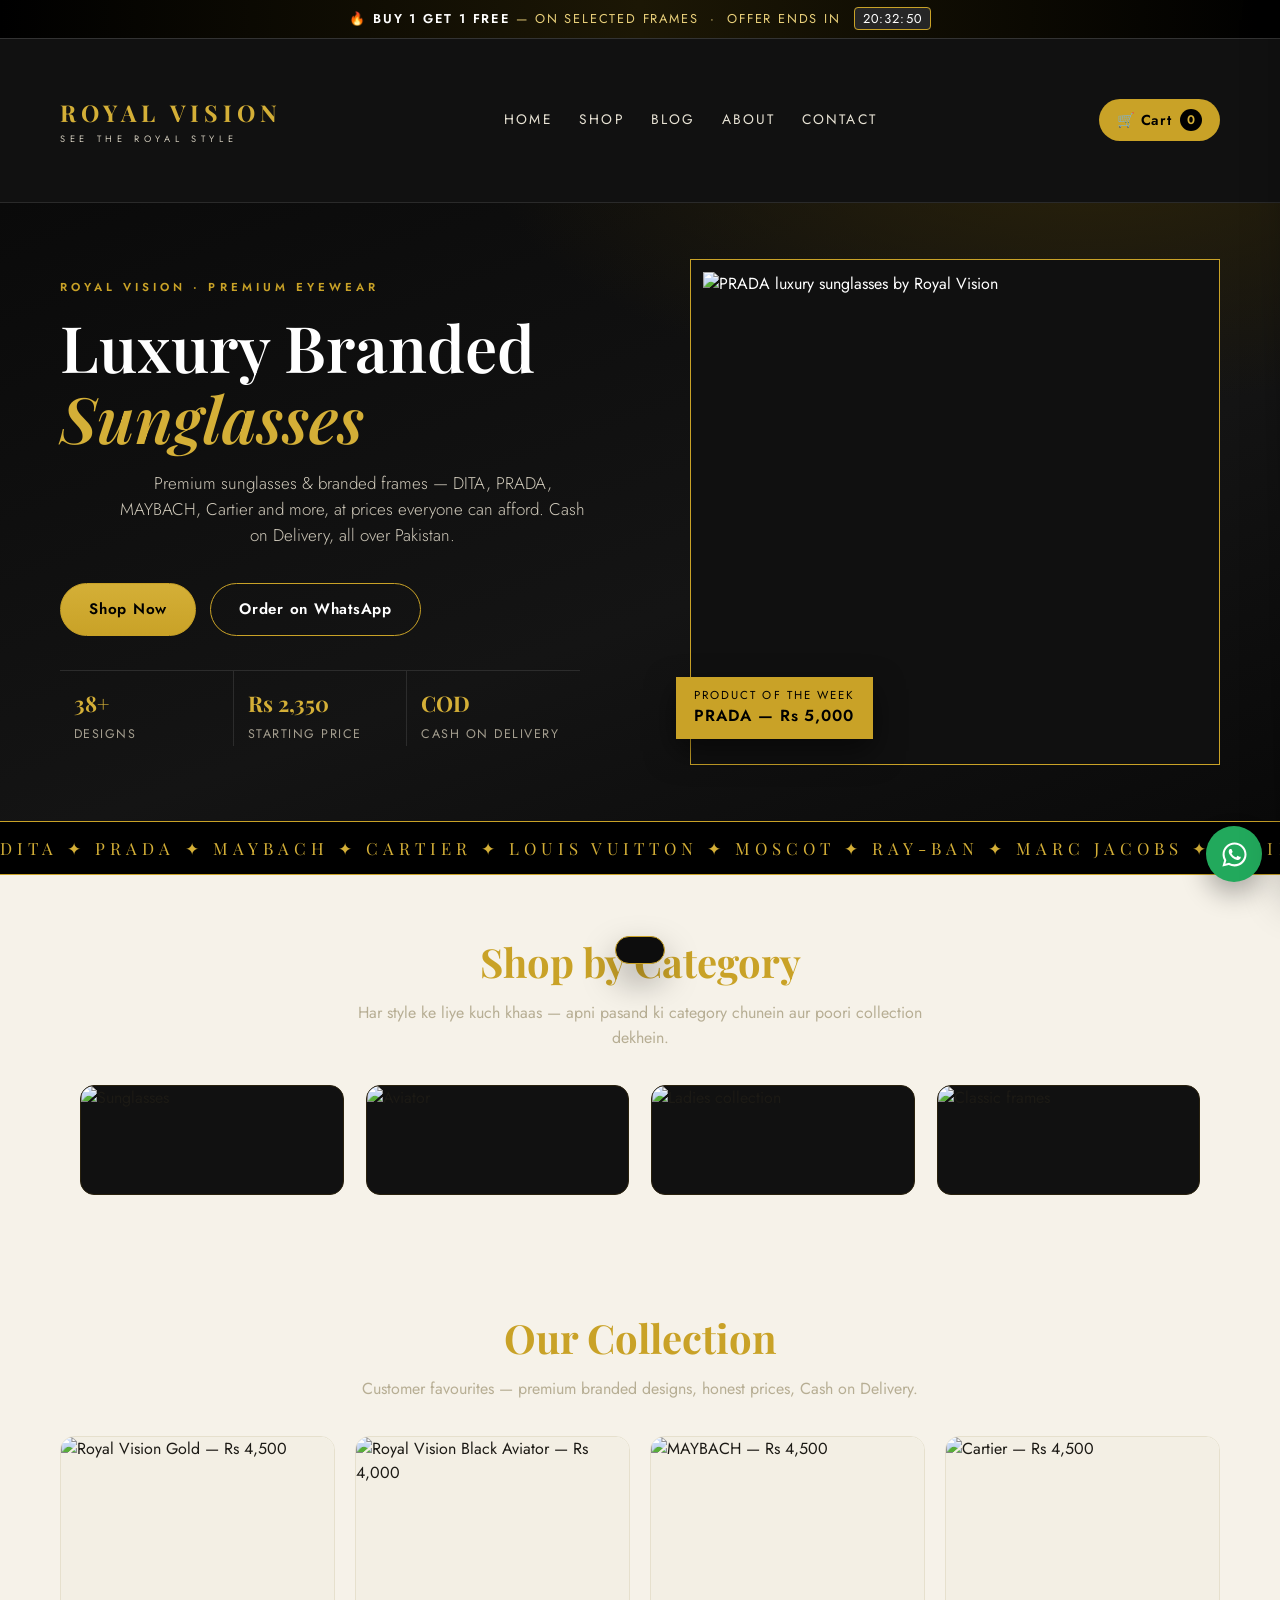
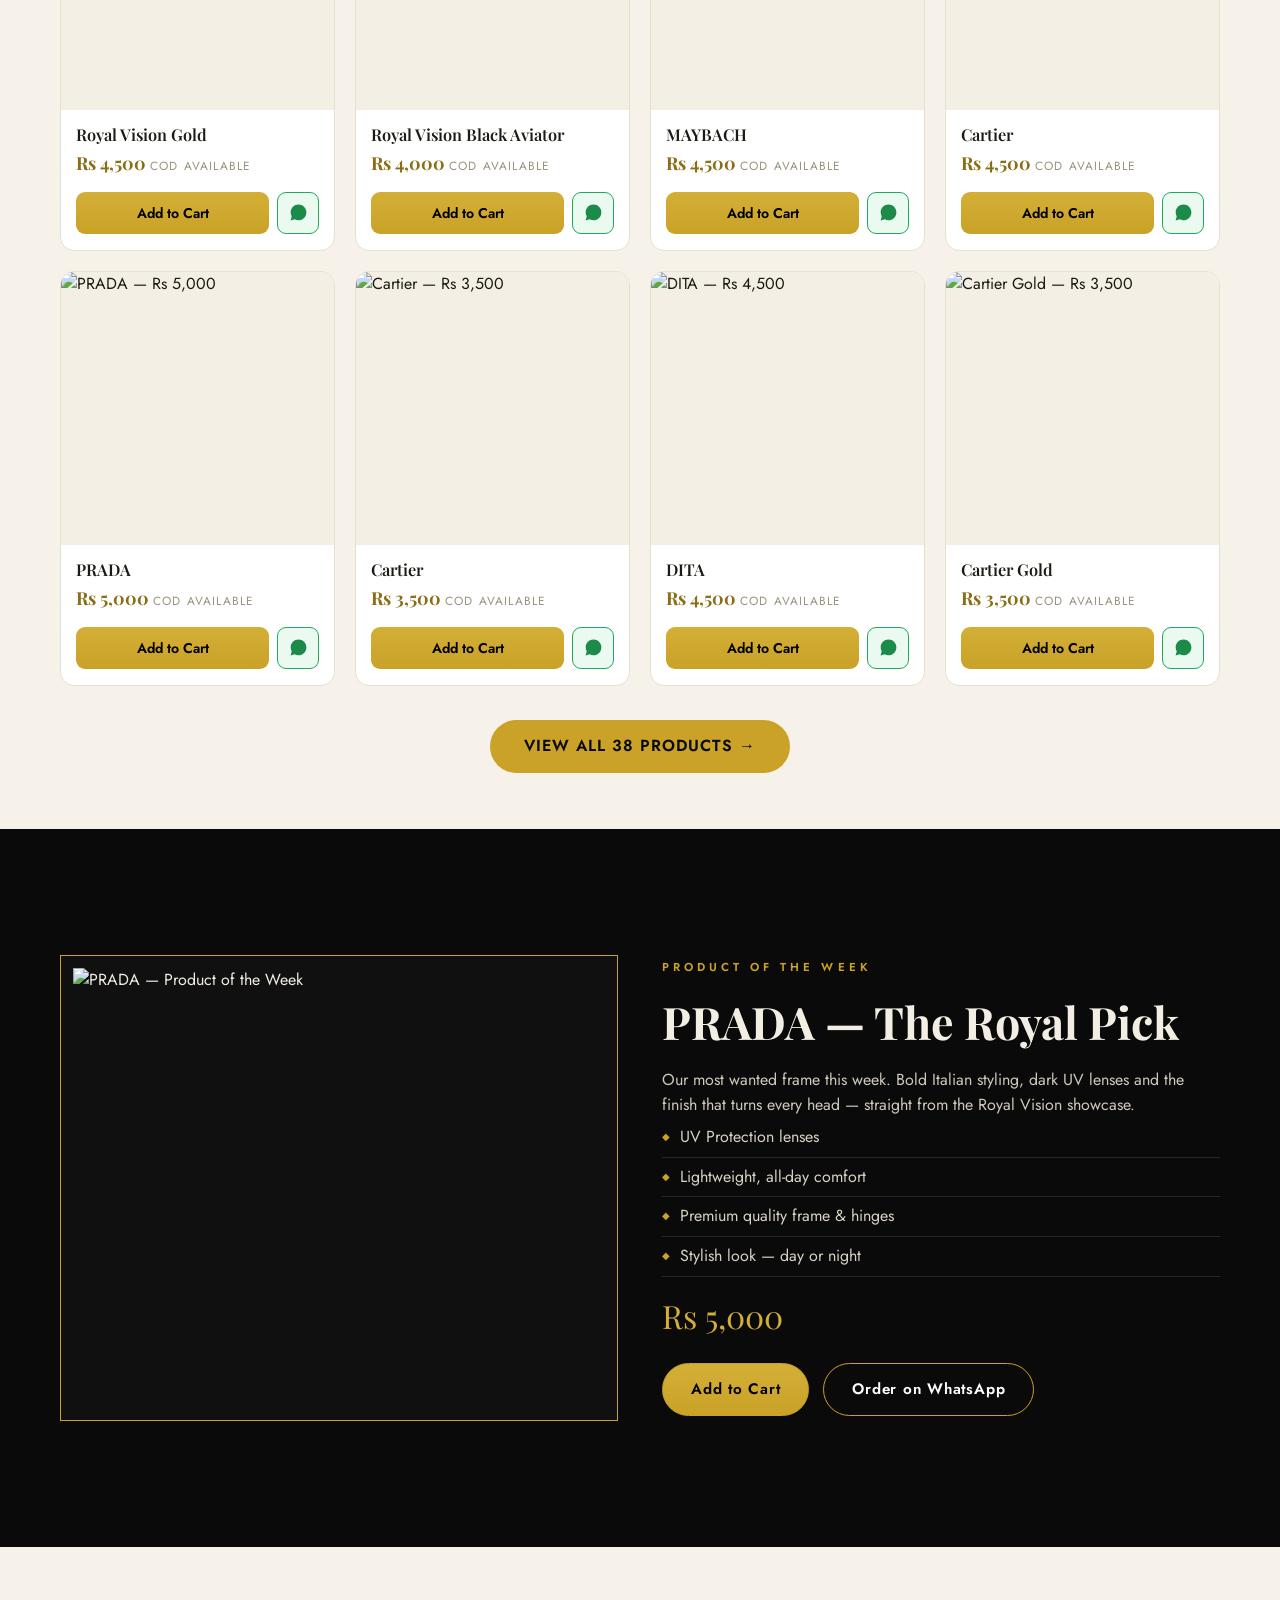
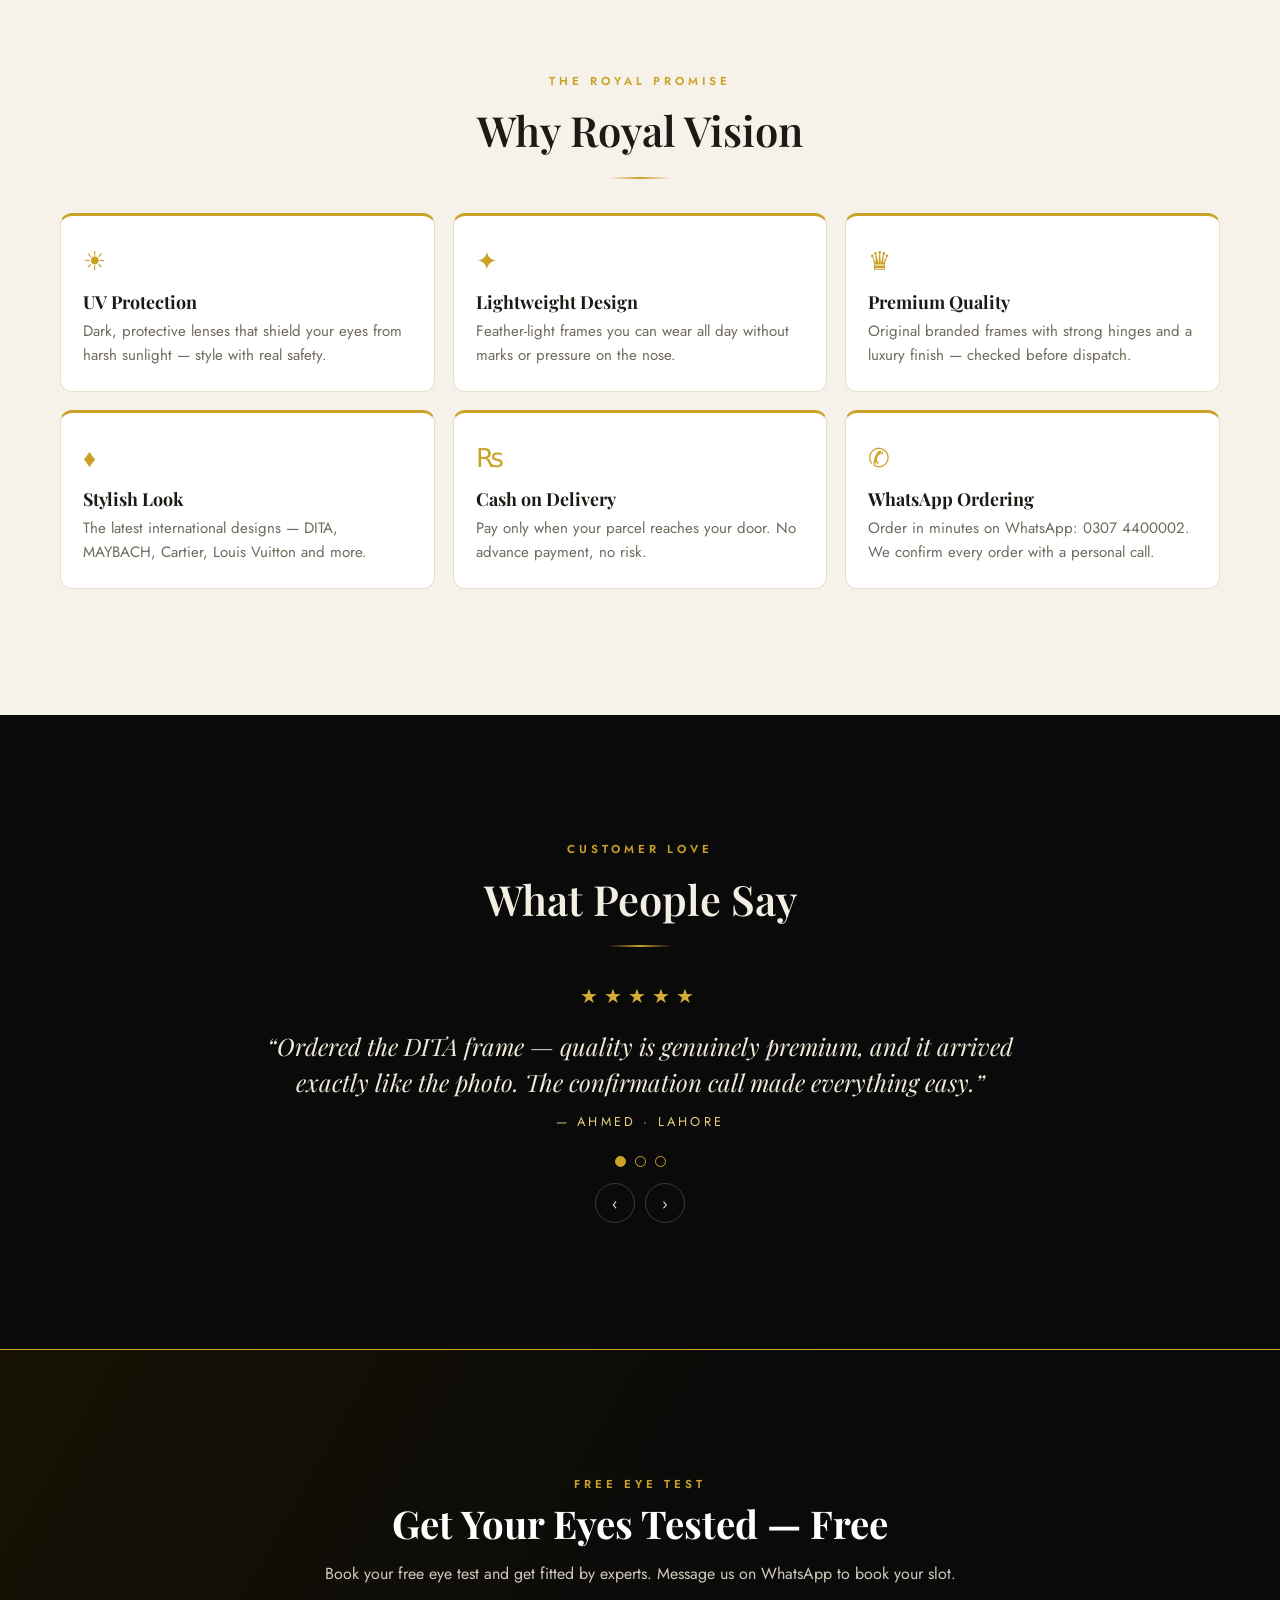
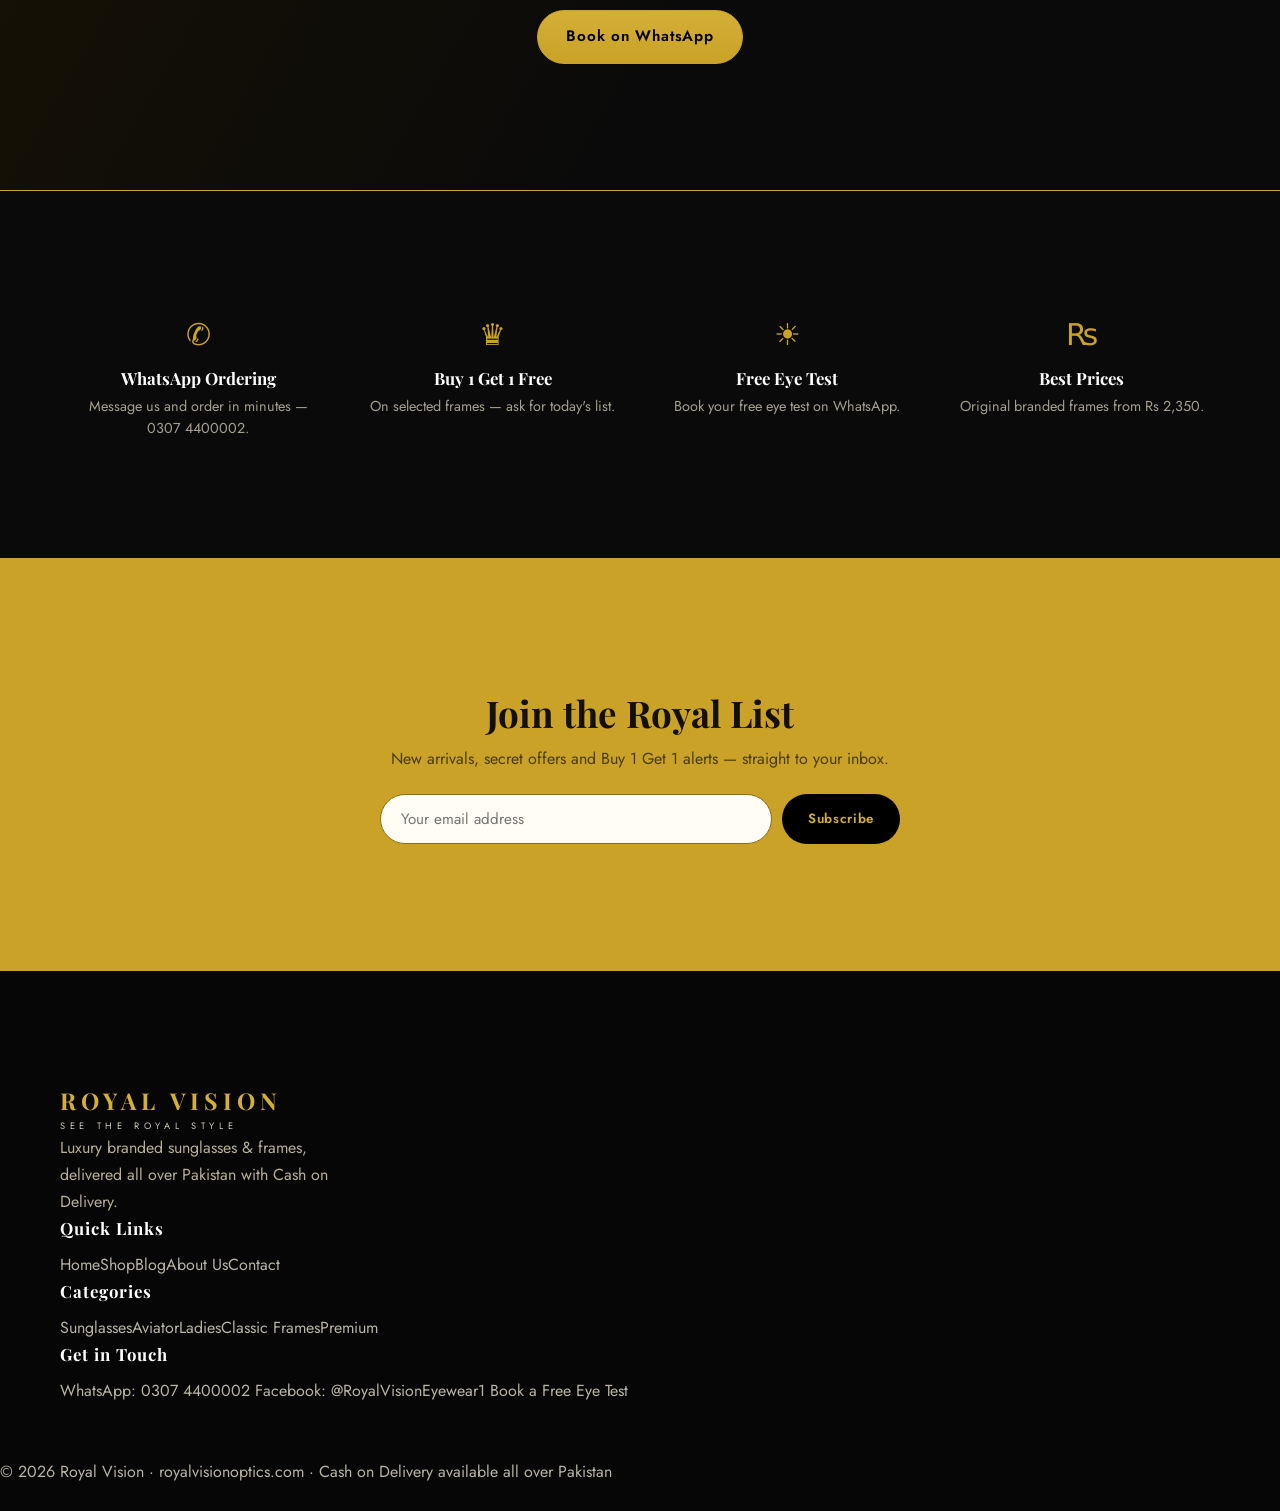
==== commit 2b691021: "Multi-page store: home, shop, blog, about, contact + categories" ====
--- a/index.html
+++ b/index.html
@@ -8,270 +8,21 @@
 <link rel="preconnect" href="https://fonts.googleapis.com">
 <link rel="preconnect" href="https://fonts.gstatic.com" crossorigin>
 <link href="https://fonts.googleapis.com/css2?family=Playfair+Display:ital,wght@0,500;0,600;0,700;1,500&family=Jost:wght@300;400;500;600&display=swap" rel="stylesheet">
-<style>
-:root{
-  --black:#0a0a0a; --black2:#111111; --black3:#1a1a1a;
-  --gold:#C9A227; --gold2:#D4AF37; --gold-soft:#e8cf7a;
-  --white:#ffffff; --off:#f6f2e9; --muted:#9a958a; --line:#2a2a2a;
-  --serif:'Playfair Display',serif; --sans:'Jost',sans-serif;
-}
-*{margin:0;padding:0;box-sizing:border-box}
-html{scroll-behavior:smooth}
-body{font-family:var(--sans);background:var(--off);color:#1c1a15;line-height:1.55;-webkit-font-smoothing:antialiased}
-img{display:block;max-width:100%}
-a{color:inherit;text-decoration:none}
-button{font-family:var(--sans);cursor:pointer}
-h1,h2,h3,.serif{font-family:var(--serif)}
-.wrap{max-width:1220px;margin:0 auto;padding:0 20px}
-.gold{color:var(--gold2)}
-.eyebrow{letter-spacing:.35em;text-transform:uppercase;font-size:.72rem;font-weight:600;color:var(--gold)}
-.sec-head{text-align:center;margin-bottom:34px}
-.sec-head h2{font-size:clamp(1.8rem,4vw,2.6rem);font-weight:600;margin:8px 0 6px}
-.sec-head p{color:#6b665b;max-width:560px;margin:0 auto}
-.gold-rule{width:64px;height:2px;background:linear-gradient(90deg,transparent,var(--gold),transparent);margin:14px auto 0}
-
-/* ---------- Offer bar ---------- */
-.offerbar{background:linear-gradient(90deg,#000,#1c1705,#000);color:var(--gold-soft);text-align:center;font-size:.8rem;letter-spacing:.14em;text-transform:uppercase;padding:9px 12px;border-bottom:1px solid #333}
-.offerbar b{color:#fff;font-weight:600}
-.offerbar .cd{color:#fff;background:#262626;border:1px solid var(--gold);border-radius:4px;padding:1px 8px;margin-left:8px;font-variant-numeric:tabular-nums;letter-spacing:.08em}
-
-/* ---------- Header ---------- */
-header{position:sticky;top:0;z-index:60;background:rgba(10,10,10,.97);border-bottom:1px solid var(--line);backdrop-filter:blur(6px)}
-.hbar{display:flex;align-items:center;justify-content:space-between;gap:14px;padding:14px 0}
-.logo{font-family:var(--serif);font-size:1.45rem;font-weight:700;letter-spacing:.22em;color:var(--gold2);white-space:nowrap}
-.logo small{display:block;font-family:var(--sans);font-size:.58rem;letter-spacing:.5em;color:#cfc9ba;font-weight:400;margin-top:1px}
-nav.main{display:flex;gap:26px}
-nav.main a{color:#e9e4d6;font-size:.86rem;letter-spacing:.16em;text-transform:uppercase;padding:4px 0;border-bottom:2px solid transparent;transition:.25s}
-nav.main a:hover{color:var(--gold2);border-color:var(--gold)}
-.cart-btn{position:relative;background:var(--gold);color:#000;border:none;border-radius:999px;padding:10px 18px;font-weight:600;letter-spacing:.06em;font-size:.9rem;display:flex;align-items:center;gap:8px;transition:.25s}
-.cart-btn:hover{background:var(--gold2)}
-.cart-count{background:#000;color:var(--gold2);border-radius:999px;min-width:22px;height:22px;display:inline-flex;align-items:center;justify-content:center;font-size:.78rem;padding:0 5px}
-.burger{display:none;background:none;border:1px solid var(--line);border-radius:8px;color:#fff;width:42px;height:42px;font-size:1.15rem}
-.mnav{display:none;background:#0d0d0d;border-top:1px solid var(--line);padding:10px 20px 16px}
-.mnav a{display:block;color:#e9e4d6;padding:10px 0;border-bottom:1px solid #1e1e1e;letter-spacing:.14em;text-transform:uppercase;font-size:.85rem}
-.mnav.open{display:block}
-@media(max-width:860px){nav.main{display:none}.burger{display:block}}
-
-/* ---------- Hero ---------- */
-.hero{background:radial-gradient(1100px 480px at 85% -10%,#2b230a 0%,transparent 55%),linear-gradient(160deg,#0a0a0a,#141414 60%,#0a0a0a);color:#fff;overflow:hidden}
-.hero-grid{display:grid;grid-template-columns:1.05fr .95fr;gap:44px;align-items:center;padding:64px 0 58px}
-.hero h1{font-size:clamp(2.3rem,5.4vw,4rem);line-height:1.12;font-weight:600;margin:14px 0 16px}
-.hero h1 em{font-style:italic;color:var(--gold2)}
-.hero p.sub{color:#cfc9ba;font-size:1.06rem;max-width:480px;font-weight:300}
-.btns{display:flex;gap:14px;flex-wrap:wrap;margin:28px 0 34px}
-.btn{display:inline-flex;align-items:center;gap:9px;border-radius:999px;padding:14px 28px;font-size:.95rem;font-weight:600;letter-spacing:.05em;border:1px solid var(--gold);transition:.25s}
-.btn-gold{background:linear-gradient(180deg,var(--gold2),var(--gold));color:#000}
-.btn-gold:hover{filter:brightness(1.1);transform:translateY(-1px)}
-.btn-line{background:transparent;color:#fff}
-.btn-line:hover{border-color:#fff;background:rgba(255,255,255,.06)}
-.stats{display:flex;gap:0;border-top:1px solid #2c2c2c;max-width:520px}
-.stats div{flex:1;padding:16px 14px 0}
-.stats div+div{border-left:1px solid #2c2c2c}
-.stats b{font-family:var(--serif);font-size:1.35rem;color:var(--gold2);display:block}
-.stats span{font-size:.78rem;letter-spacing:.12em;text-transform:uppercase;color:#a49e8f}
-.hero-img{position:relative}
-.hero-img .frame{border:1px solid var(--gold);padding:12px;background:#101010}
-.hero-img img{width:100%;height:480px;object-fit:cover}
-.hero-img .tag{position:absolute;left:-14px;bottom:26px;background:var(--gold);color:#000;font-weight:600;padding:10px 18px;letter-spacing:.06em;box-shadow:0 12px 30px rgba(0,0,0,.5)}
-.hero-img .tag small{display:block;font-weight:400;font-size:.72rem;letter-spacing:.18em;text-transform:uppercase}
-@media(max-width:860px){.hero-grid{grid-template-columns:1fr;padding:42px 0}.hero-img img{height:340px}}
-
-/* ---------- Marquee ---------- */
-.marquee{background:#000;border-top:1px solid var(--gold);border-bottom:1px solid var(--gold);overflow:hidden;padding:13px 0}
-.marquee-track{display:flex;gap:0;width:max-content;animation:scroll 30s linear infinite}
-.marquee span{font-family:var(--serif);font-size:1.05rem;letter-spacing:.3em;color:var(--gold2);white-space:nowrap;padding-right:.4em}
-@keyframes scroll{to{transform:translateX(-50%)}}
-
-/* ---------- Sections ---------- */
-section{padding:70px 0}
-.dark{background:var(--black);color:#f2eee3}
-.dark .sec-head p{color:#a49e8f}
-
-/* categories */
-.cats{display:grid;grid-template-columns:repeat(4,1fr);gap:22px}
-.cat{text-align:center;cursor:pointer;background:none;border:none;color:inherit}
-.cat .ring{width:100%;aspect-ratio:1;border-radius:50%;overflow:hidden;border:2px solid var(--gold);padding:5px;background:#fff;transition:.3s}
-.cat img{width:100%;height:100%;object-fit:cover;border-radius:50%}
-.cat:hover .ring{transform:translateY(-5px);box-shadow:0 16px 30px rgba(0,0,0,.18)}
-.cat h3{margin-top:14px;font-size:1.15rem}
-.cat span{font-size:.82rem;color:#77705f;letter-spacing:.1em;text-transform:uppercase}
-@media(max-width:760px){.cats{grid-template-columns:repeat(2,1fr)}}
-
-/* shop controls */
-.controls{display:flex;flex-wrap:wrap;gap:12px;align-items:center;justify-content:space-between;margin-bottom:26px}
-.chips{display:flex;gap:8px;flex-wrap:wrap}
-.chip{border:1px solid #c9c2ae;background:#fff;color:#333;border-radius:999px;padding:8px 16px;font-size:.86rem;letter-spacing:.04em;transition:.2s}
-.chip:hover{border-color:var(--gold)}
-.chip.on{background:#000;color:var(--gold2);border-color:#000}
-.search-sort{display:flex;gap:10px;flex-wrap:wrap}
-.search-sort input,.search-sort select{border:1px solid #c9c2ae;border-radius:999px;padding:9px 16px;font-family:var(--sans);font-size:.9rem;background:#fff;outline:none}
-.search-sort input:focus,.search-sort select:focus{border-color:var(--gold)}
-.grid{display:grid;grid-template-columns:repeat(4,1fr);gap:20px}
-@media(max-width:1020px){.grid{grid-template-columns:repeat(3,1fr)}}
-@media(max-width:720px){.grid{grid-template-columns:repeat(2,1fr);gap:14px}}
-.card{background:#fff;border:1px solid #e6e0cd;border-radius:14px;overflow:hidden;display:flex;flex-direction:column;transition:.25s}
-.card:hover{transform:translateY(-4px);box-shadow:0 18px 34px rgba(20,16,4,.14);border-color:var(--gold)}
-.card .ph{aspect-ratio:1/1;overflow:hidden;background:#f3efe4}
-.card .ph img{width:100%;height:100%;object-fit:cover;transition:.4s}
-.card:hover .ph img{transform:scale(1.05)}
-.card .bd{padding:14px 15px 16px;display:flex;flex-direction:column;gap:5px;flex:1}
-.card h3{font-size:1.02rem;font-weight:600;line-height:1.25}
-.card .price{font-family:var(--serif);font-size:1.12rem;color:#8a6d14;font-weight:700}
-.card .price small{font-family:var(--sans);font-weight:400;color:#99917c;font-size:.74rem;letter-spacing:.1em}
-.card .acts{display:flex;gap:8px;margin-top:auto;padding-top:10px}
-.add{flex:1;background:linear-gradient(180deg,var(--gold2),var(--gold));border:none;color:#000;font-weight:600;border-radius:9px;padding:11px 8px;font-size:.88rem;transition:.2s}
-.add:hover{filter:brightness(1.08)}
-.wa-ic{width:42px;border:1px solid #22a95c;background:#eafaf0;border-radius:9px;display:inline-flex;align-items:center;justify-content:center;transition:.2s}
-.wa-ic:hover{background:#d7f5e2}
-.empty{grid-column:1/-1;text-align:center;color:#8a8474;padding:40px 0;font-size:1.02rem}
-
-/* spotlight */
-.spot{display:grid;grid-template-columns:1fr 1fr;gap:44px;align-items:center}
-.spot .frame{border:1px solid var(--gold);padding:12px;background:#101010}
-.spot .frame img{width:100%;height:440px;object-fit:cover}
-.spot h2{font-size:clamp(1.9rem,4vw,2.8rem);margin:10px 0 12px}
-.spot .big-price{font-family:var(--serif);font-size:2rem;color:var(--gold2);margin:14px 0 22px}
-.spot ul{list-style:none;margin:0 0 8px}
-.spot ul li{padding:7px 0;border-bottom:1px solid #262626;color:#d8d2c2}
-.spot ul li::before{content:"◆";color:var(--gold);font-size:.65rem;margin-right:10px;vertical-align:2px}
-@media(max-width:860px){.spot{grid-template-columns:1fr}.spot .frame img{height:320px}}
-
-/* why */
-.why-grid{display:grid;grid-template-columns:repeat(3,1fr);gap:18px}
-@media(max-width:860px){.why-grid{grid-template-columns:repeat(2,1fr)}}
-@media(max-width:540px){.why-grid{grid-template-columns:1fr}}
-.why{background:#fff;border:1px solid #e6e0cd;border-top:3px solid var(--gold);border-radius:12px;padding:24px 22px}
-.why .ic{font-size:1.6rem;color:var(--gold);font-family:var(--serif)}
-.why h3{font-size:1.12rem;margin:8px 0 5px}
-.why p{color:#6f6a5c;font-size:.94rem}
-
-/* reviews */
-.rev-box{max-width:760px;margin:0 auto;text-align:center;min-height:190px}
-.stars{color:var(--gold2);font-size:1.25rem;letter-spacing:.3em}
-.rev-text{font-family:var(--serif);font-style:italic;font-size:clamp(1.15rem,2.6vw,1.5rem);line-height:1.5;margin:16px 0 12px;color:#efe9d8}
-.rev-name{letter-spacing:.25em;text-transform:uppercase;font-size:.8rem;color:var(--gold-soft)}
-.rev-dots{display:flex;gap:9px;justify-content:center;margin-top:24px}
-.rev-dots button{width:11px;height:11px;border-radius:50%;border:1px solid var(--gold);background:transparent;padding:0}
-.rev-dots button.on{background:var(--gold)}
-.rev-nav{display:flex;gap:10px;justify-content:center;margin-top:16px}
-.rev-nav button{background:none;border:1px solid #3a3a3a;color:#ddd;border-radius:999px;width:40px;height:40px;font-size:1rem}
-.rev-nav button:hover{border-color:var(--gold);color:var(--gold2)}
-
-/* eye test band */
-.eyetest{background:linear-gradient(120deg,#171204,#0a0a0a 55%);border-top:1px solid var(--gold);border-bottom:1px solid var(--gold);color:#fff;text-align:center}
-.eyetest h2{font-size:clamp(1.7rem,3.6vw,2.4rem);margin-bottom:8px}
-.eyetest p{color:#cfc9ba;margin-bottom:24px}
-
-/* services */
-.services{display:grid;grid-template-columns:repeat(4,1fr);gap:18px;text-align:center}
-@media(max-width:860px){.services{grid-template-columns:repeat(2,1fr)}}
-.svc{padding:10px}
-.svc .ic{font-size:1.9rem;color:var(--gold);font-family:var(--serif)}
-.svc h3{font-size:1.05rem;margin:9px 0 4px;color:#fff}
-.svc p{color:#a49e8f;font-size:.9rem}
-
-/* newsletter */
-.news{background:var(--gold);color:#141000;text-align:center}
-.news h2{font-size:clamp(1.6rem,3.4vw,2.3rem)}
-.news p{margin:6px 0 22px;color:#4a3d08}
-.news form{display:flex;gap:10px;justify-content:center;flex-wrap:wrap;max-width:520px;margin:0 auto}
-.news input{flex:1;min-width:230px;border:1px solid #8a6d14;border-radius:999px;padding:13px 20px;font-family:var(--sans);font-size:.95rem;outline:none;background:#fffdf4}
-.news button{background:#000;color:var(--gold2);border:none;border-radius:999px;padding:13px 26px;font-weight:600;letter-spacing:.05em}
-.news .ok{margin-top:14px;font-weight:600;display:none}
-
-/* footer */
-footer{background:#060606;color:#b9b3a4;padding:56px 0 26px;border-top:1px solid var(--gold)}
-.f-grid{display:grid;grid-template-columns:1.3fr 1fr 1fr;gap:34px;margin-bottom:36px}
-@media(max-width:760px){.f-grid{grid-template-columns:1fr}}
-footer h4{font-family:var(--serif);color:#fff;font-size:1.05rem;margin-bottom:12px;letter-spacing:.06em}
-footer a{color:#b9b3a4}
-footer a:hover{color:var(--gold2)}
-footer li{list-style:none;padding:4px 0}
-.f-bottom{border-top:1px solid #222;padding-top:18px;display:flex;justify-content:space-between;gap:12px;flex-wrap:wrap;font-size:.85rem;color:#7d7767}
-
-/* ---------- Cart drawer ---------- */
-.overlay{position:fixed;inset:0;background:rgba(0,0,0,.55);opacity:0;pointer-events:none;transition:.3s;z-index:80}
-.overlay.show{opacity:1;pointer-events:auto}
-.drawer{position:fixed;top:0;right:0;height:100dvh;width:min(420px,94vw);background:#fff;z-index:90;transform:translateX(105%);transition:.35s;display:flex;flex-direction:column;box-shadow:-16px 0 40px rgba(0,0,0,.3)}
-.drawer.open{transform:none}
-.drawer header{position:static;background:#0a0a0a;color:#fff;padding:16px 20px;display:flex;justify-content:space-between;align-items:center;border:none}
-.drawer header h3{color:var(--gold2);letter-spacing:.1em;font-size:1.15rem}
-.x{background:none;border:1px solid #444;color:#fff;border-radius:8px;width:36px;height:36px;font-size:1rem}
-.items{flex:1;overflow-y:auto;padding:16px 20px;display:flex;flex-direction:column;gap:14px}
-.it{display:flex;gap:12px;border:1px solid #eee5cb;border-radius:12px;padding:10px}
-.it img{width:66px;height:66px;object-fit:cover;border-radius:8px}
-.it .inf{flex:1}
-.it h4{font-family:var(--sans);font-weight:600;font-size:.95rem;line-height:1.3}
-.it .p{color:#8a6d14;font-weight:600;font-size:.92rem}
-.qty{display:inline-flex;align-items:center;gap:0;border:1px solid #ddd2ae;border-radius:999px;overflow:hidden;margin-top:6px}
-.qty button{width:28px;height:28px;border:none;background:#f7f2df;font-size:1rem}
-.qty b{min-width:30px;text-align:center;font-size:.9rem}
-.rm{background:none;border:none;color:#b03a2e;font-size:.8rem;margin-top:6px;padding:0;text-decoration:underline}
-.d-foot{border-top:1px solid #eee;padding:16px 20px;background:#fffdf6}
-.d-foot .row{display:flex;justify-content:space-between;font-size:1.05rem;margin-bottom:4px}
-.d-foot .row b{font-family:var(--serif);font-size:1.3rem}
-.d-foot .note{font-size:.82rem;color:#8a8474;margin-bottom:12px}
-.checkout{width:100%;background:linear-gradient(180deg,var(--gold2),var(--gold));border:none;border-radius:11px;padding:15px;font-size:1rem;font-weight:700;color:#000;letter-spacing:.04em}
-.checkout:disabled{opacity:.5;cursor:not-allowed}
-.cont{background:none;border:none;width:100%;padding:10px;color:#555;text-decoration:underline}
-.noitems{text-align:center;color:#8a8474;padding:36px 0}
-
-/* ---------- Modal ---------- */
-.modal{position:fixed;inset:0;z-index:100;display:none;align-items:flex-start;justify-content:center;padding:20px 12px;overflow-y:auto}
-.modal.open{display:flex}
-.modal .bg{position:fixed;inset:0;background:rgba(0,0,0,.65)}
-.sheet{position:relative;background:#fff;border-radius:16px;max-width:520px;width:100%;padding:28px 26px;margin:auto;box-shadow:0 30px 60px rgba(0,0,0,.4)}
-.sheet h3{font-size:1.5rem;margin-bottom:4px}
-.sheet .sub{color:#77705f;font-size:.92rem;margin-bottom:18px}
-.f-field{margin-bottom:13px}
-.f-field label{display:block;font-size:.83rem;font-weight:600;letter-spacing:.06em;text-transform:uppercase;margin-bottom:5px;color:#4c473c}
-.f-field input,.f-field textarea{width:100%;border:1px solid #d8d0b4;border-radius:10px;padding:12px 14px;font-family:var(--sans);font-size:.97rem;outline:none;background:#fffef9}
-.f-field input:focus,.f-field textarea:focus{border-color:var(--gold)}
-.f-field .hint{font-size:.78rem;color:#99917c;margin-top:3px}
-.f-field .err{border-color:#c0392b;background:#fdf1ef}
-.paybox{background:#0d0d0d;color:#e9e4d6;border-radius:10px;padding:13px 16px;display:flex;justify-content:space-between;align-items:center;margin:16px 0}
-.paybox b{color:var(--gold2);font-family:var(--serif)}
-.sum{background:#faf6ea;border:1px solid #eee2bd;border-radius:10px;padding:13px 16px;font-size:.92rem;margin-bottom:16px;max-height:150px;overflow-y:auto}
-.sum div{display:flex;justify-content:space-between;padding:2px 0}
-.sum .tot{border-top:1px dashed #cbbd87;margin-top:7px;padding-top:8px;font-weight:700;font-size:1rem}
-.place{width:100%;background:linear-gradient(180deg,var(--gold2),var(--gold));border:none;border-radius:11px;padding:15px;font-size:1rem;font-weight:700;color:#000}
-.wa-order{width:100%;background:#1faa55;border:none;border-radius:11px;padding:14px;font-size:.98rem;font-weight:700;color:#fff;margin-top:10px}
-.or{text-align:center;color:#99917c;font-size:.82rem;margin:12px 0 2px;letter-spacing:.2em}
-.cancel{display:block;margin:12px auto 0;background:none;border:none;color:#777;text-decoration:underline}
-.success{text-align:center;padding:14px 0 4px}
-.success .tick{width:74px;height:74px;border-radius:50%;background:#eafaf0;border:2px solid #22a95c;color:#1c8a49;font-size:2rem;display:flex;align-items:center;justify-content:center;margin:0 auto 16px}
-.success h3{margin-bottom:8px}
-.success .oid{display:inline-block;background:#0d0d0d;color:var(--gold2);border-radius:8px;padding:8px 18px;font-family:var(--serif);letter-spacing:.12em;margin:10px 0 14px}
-.success p{color:#5c574b}
-.formerr{display:none;background:#fdf1ef;border:1px solid #e5b4ae;color:#8e2f24;border-radius:10px;padding:11px 14px;font-size:.9rem;margin-bottom:14px}
-
-/* toast */
-.toast{position:fixed;left:50%;bottom:26px;transform:translate(-50%,90px);background:#0d0d0d;color:#fff;border:1px solid var(--gold);border-radius:999px;padding:13px 24px;z-index:120;font-size:.95rem;transition:.35s;box-shadow:0 16px 34px rgba(0,0,0,.35);max-width:92vw;text-align:center}
-.toast.show{transform:translate(-50%,0)}
-.toast b{color:var(--gold2)}
-.float-wa{position:fixed;right:18px;bottom:18px;z-index:70;width:56px;height:56px;border-radius:50%;background:#22a95c;display:flex;align-items:center;justify-content:center;box-shadow:0 12px 26px rgba(0,0,0,.3)}
-</style>
+<link rel="stylesheet" href="style.css">
 </head>
 <body>
-
 <div class="offerbar">🔥 <b>Buy 1 Get 1 Free</b> — on selected frames &nbsp;·&nbsp; Offer ends in <span class="cd" id="countdown">--:--:--</span></div>
-
 <header>
   <div class="wrap hbar">
-    <a class="logo" href="#top">ROYAL VISION<small>SEE THE ROYAL STYLE</small></a>
-    <nav class="main">
-      <a href="#top">Home</a><a href="#shop">Shop</a><a href="#why">Why Us</a><a href="#reviews">Reviews</a><a href="#contact">Contact</a>
-    </nav>
+    <a class="logo" href="index.html">ROYAL VISION<small>SEE THE ROYAL STYLE</small></a>
+    <nav class="main"><a href="index.html" class="active">Home</a><a href="shop.html">Shop</a><a href="blog.html">Blog</a><a href="about.html">About</a><a href="contact.html">Contact</a></nav>
     <div style="display:flex;gap:10px;align-items:center">
       <button class="cart-btn" id="openCart" aria-label="Open cart">🛒 Cart <span class="cart-count" id="cartCount">0</span></button>
       <button class="burger" id="burger" aria-label="Menu">☰</button>
     </div>
   </div>
-  <div class="mnav" id="mnav">
-    <a href="#top">Home</a><a href="#shop">Shop</a><a href="#why">Why Us</a><a href="#reviews">Reviews</a><a href="#contact">Contact</a>
-  </div>
+  <div class="mnav" id="mnav"><a href="index.html" class="active">Home</a><a href="shop.html">Shop</a><a href="blog.html">Blog</a><a href="about.html">About</a><a href="contact.html">Contact</a></div>
 </header>
-
 <!-- HERO -->
 <div class="hero" id="top">
   <div class="wrap hero-grid">
@@ -280,7 +31,7 @@
       <h1>Luxury Branded <em>Sunglasses</em></h1>
       <p class="sub">Premium sunglasses &amp; branded frames — DITA, PRADA, MAYBACH, Cartier and more, at prices everyone can afford. Cash on Delivery, all over Pakistan.</p>
       <div class="btns">
-        <a class="btn btn-gold" href="#shop">Shop Now</a>
+        <a class="btn btn-gold" href="shop.html">Shop Now</a>
         <a class="btn btn-line" href="https://wa.me/923074400002?text=Assalam-o-Alaikum!%20I%20want%20to%20order%20sunglasses%20from%20Royal%20Vision." target="_blank" rel="noopener">Order on WhatsApp</a>
       </div>
       <div class="stats">
@@ -299,52 +50,22 @@
 <!-- MARQUEE -->
 <div class="marquee" aria-hidden="true"><div class="marquee-track" id="marqueeTrack"></div></div>
 
-<!-- CATEGORIES -->
-<section id="categories">
-  <div class="wrap">
-    <div class="sec-head">
-      <div class="eyebrow">Find Your Style</div>
-      <h2>Shop by <span class="gold" style="color:#8a6d14">Category</span></h2>
-      <div class="gold-rule"></div>
-    </div>
-    <div class="cats">
-      <button class="cat" data-cat="all"><span class="ring"><img src="https://royalvisionstore.wordpress.com/wp-content/uploads/2026/11/05-prada-5000.jpg" alt="Sunglasses"></span><h3>Sunglasses</h3><span>Full Collection</span></button>
-      <button class="cat" data-cat="all"><span class="ring"><img src="https://royalvisionstore.wordpress.com/wp-content/uploads/2026/11/02-royal-vision-black-aviator-4000.jpg" alt="Aviator"></span><h3>Aviator</h3><span>Timeless Icons</span></button>
-      <button class="cat" data-cat="ladies"><span class="ring"><img src="https://royalvisionstore.wordpress.com/wp-content/uploads/2026/11/31-marc-jacobs-ladies-2850.jpg" alt="Ladies collection"></span><h3>Ladies</h3><span>Elegant Picks</span></button>
-      <button class="cat" data-cat="all"><span class="ring"><img src="https://royalvisionstore.wordpress.com/wp-content/uploads/2026/11/22-moscot-2500.jpg" alt="Classic frames"></span><h3>Classic</h3><span>Everyday Royalty</span></button>
-    </div>
-  </div>
-</section>
-
-<!-- SHOP -->
-<section id="shop" style="background:#fbf8f0;border-top:1px solid #ece4cd;border-bottom:1px solid #ece4cd">
-  <div class="wrap">
-    <div class="sec-head">
-      <div class="eyebrow">The Collection</div>
-      <h2>Our Sunglasses</h2>
-      <p>Prices from Rs 2,350 to Rs 5,000. Every photo shows its price. Add to cart, or order instantly on WhatsApp.</p>
-      <div class="gold-rule"></div>
-    </div>
-    <div class="controls">
-      <div class="chips" id="chips">
-        <button class="chip on" data-filter="all">All</button>
-        <button class="chip" data-filter="ladies">Ladies</button>
-        <button class="chip" data-filter="premium">Premium Rs 4,000+</button>
-        <button class="chip" data-filter="under3000">Under Rs 3,000</button>
-      </div>
-      <div class="search-sort">
-        <input type="search" id="search" placeholder="🔍 Search brand…" aria-label="Search products">
-        <select id="sort" aria-label="Sort products">
-          <option value="featured">Sort: Featured</option>
-          <option value="low">Price: Low → High</option>
-          <option value="high">Price: High → Low</option>
-        </select>
-      </div>
-    </div>
-    <div class="grid" id="grid"></div>
-  </div>
-</section>
-
+<section class="wrap" id="categories">
+  <h2 class="sec">Shop by Category</h2>
+  <p class="sub">Har style ke liye kuch khaas — apni pasand ki category chunein aur poori collection dekhein.</p>
+  <div class="catcards">
+    <a class="catcard" href="shop.html?cat=sunglasses"><span class="ph"><img src="https://royalvisionstore.wordpress.com/wp-content/uploads/2026/11/05-prada-5000.jpg" alt="Sunglasses"></span><span class="lb"><span><h3>Sunglasses</h3><span>Full range</span></span><span class="arrow">→</span></span></a>
+    <a class="catcard" href="shop.html?cat=aviator"><span class="ph"><img src="https://royalvisionstore.wordpress.com/wp-content/uploads/2026/11/02-royal-vision-black-aviator-4000.jpg" alt="Aviator"></span><span class="lb"><span><h3>Aviator</h3><span>Timeless classic</span></span><span class="arrow">→</span></span></a>
+    <a class="catcard" href="shop.html?cat=ladies"><span class="ph"><img src="https://royalvisionstore.wordpress.com/wp-content/uploads/2026/11/18-celine-2500.jpg" alt="Ladies collection"></span><span class="lb"><span><h3>Ladies</h3><span>5 styles</span></span><span class="arrow">→</span></span></a>
+    <a class="catcard" href="shop.html?cat=classic"><span class="ph"><img src="https://royalvisionstore.wordpress.com/wp-content/uploads/2026/11/22-moscot-2500.jpg" alt="Classic frames"></span><span class="lb"><span><h3>Classic Frames</h3><span>6 styles</span></span><span class="arrow">→</span></span></a>
+  </div>
+</section>
+<section class="wrap" id="featured">
+  <h2 class="sec">Our Collection</h2>
+  <p class="sub">Customer favourites — premium branded designs, honest prices, Cash on Delivery.</p>
+  <div class="grid" id="featuredGrid"></div>
+  <div style="text-align:center;margin-top:34px"><a href="shop.html" style="display:inline-block;background:var(--gold);color:#0a0a0a;font-weight:600;letter-spacing:1px;padding:14px 34px;border-radius:30px;text-decoration:none">VIEW ALL 38 PRODUCTS →</a></div>
+</section>
 <!-- SPOTLIGHT -->
 <section class="dark">
   <div class="wrap spot">
@@ -441,40 +162,29 @@
   </div>
 </section>
 
-<!-- FOOTER -->
 <footer id="contact">
-  <div class="wrap">
-    <div class="f-grid">
-      <div>
-        <a class="logo" href="#top">ROYAL VISION<small>SEE THE ROYAL STYLE</small></a>
-        <p style="margin-top:14px;max-width:340px">Premium sunglasses &amp; branded frames at honest prices. Order online, on WhatsApp, or pay Cash on Delivery anywhere in Pakistan.</p>
-      </div>
-      <div>
-        <h4>Quick Links</h4>
-        <ul>
-          <li><a href="#shop">Shop</a></li>
-          <li><a href="#why">Why Royal Vision</a></li>
-          <li><a href="#reviews">Reviews</a></li>
-          <li><a href="#top">Back to Top</a></li>
-        </ul>
-      </div>
-      <div>
-        <h4>Contact</h4>
-        <ul>
-          <li>WhatsApp / Call: <a href="https://wa.me/923074400002" target="_blank" rel="noopener">0307 4400002</a></li>
-          <li>Facebook: <a href="https://www.facebook.com/RoyalVisionEyewear1" target="_blank" rel="noopener">Royal Vision Eyewear</a></li>
-          <li>Website: royalvisionoptics.com</li>
-          <li>Payment: Cash on Delivery</li>
-        </ul>
-      </div>
-    </div>
-    <div class="f-bottom">
-      <span>© 2026 Royal Vision. All rights reserved.</span>
-      <span>See the Royal Style 👑</span>
-    </div>
-  </div>
+  <div class="wrap fgrid">
+    <div>
+      <div class="logo">ROYAL VISION<small>SEE THE ROYAL STYLE</small></div>
+      <p style="color:#b7ae94;line-height:1.7;max-width:300px">Luxury branded sunglasses &amp; frames, delivered all over Pakistan with Cash on Delivery.</p>
+    </div>
+    <div>
+      <h4>Quick Links</h4>
+      <a href="index.html">Home</a><a href="shop.html">Shop</a><a href="blog.html">Blog</a><a href="about.html">About Us</a><a href="contact.html">Contact</a>
+    </div>
+    <div>
+      <h4>Categories</h4>
+      <a href="shop.html?cat=sunglasses">Sunglasses</a><a href="shop.html?cat=aviator">Aviator</a><a href="shop.html?cat=ladies">Ladies</a><a href="shop.html?cat=classic">Classic Frames</a><a href="shop.html?cat=premium">Premium</a>
+    </div>
+    <div>
+      <h4>Get in Touch</h4>
+      <a href="https://wa.me/923074400002" target="_blank" rel="noopener">WhatsApp: 0307 4400002</a>
+      <a href="https://www.facebook.com/RoyalVisionEyewear1" target="_blank" rel="noopener">Facebook: @RoyalVisionEyewear1</a>
+      <a href="contact.html">Book a Free Eye Test</a>
+    </div>
+  </div>
+  <div class="fbar">© 2026 Royal Vision · royalvisionoptics.com · Cash on Delivery available all over Pakistan</div>
 </footer>
-
 <!-- FLOATING WHATSAPP -->
 <a class="float-wa" href="https://wa.me/923074400002?text=Assalam-o-Alaikum!%20I%20have%20a%20question%20about%20Royal%20Vision%20sunglasses." target="_blank" rel="noopener" aria-label="Chat on WhatsApp">
   <svg width="29" height="29" viewBox="0 0 24 24" fill="#fff"><path d="M12.04 2C6.58 2 2.13 6.45 2.13 11.91c0 1.75.46 3.45 1.32 4.95L2 22l5.25-1.38a9.9 9.9 0 0 0 4.79 1.22c5.46 0 9.9-4.45 9.9-9.91C21.95 6.45 17.5 2 12.04 2zm0 18.13a8.2 8.2 0 0 1-4.19-1.15l-.3-.18-3.12.82.83-3.04-.2-.31a8.2 8.2 0 0 1-1.26-4.38c0-4.54 3.7-8.24 8.24-8.24 4.54 0 8.24 3.7 8.24 8.24 0 4.54-3.7 8.24-8.24 8.24zm4.52-6.16c-.25-.12-1.47-.72-1.69-.81-.22-.08-.37-.12-.53.13-.16.24-.62.8-.76.97-.14.16-.29.18-.53.06-.25-.13-1.05-.39-1.99-1.23-.74-.66-1.23-1.47-1.38-1.72-.14-.25-.01-.38.11-.51.11-.11.25-.29.37-.43.12-.15.16-.25.25-.41.08-.17.04-.31-.02-.43-.06-.13-.53-1.29-.74-1.74-.2-.42-.4-.37-.53-.37h-.46c-.16 0-.41.06-.62.25-.22.18-.82.8-.82 2.01 0 1.21.85 2.37.97 2.53.12.17 1.68 2.56 4.07 3.59.57.25 1.01.39 1.36.5.57.18 1.09.16 1.5.1.46-.07 1.47-.6 1.79-1.22.32-.62.32-1.15.22-1.26-.1-.1-.23-.16-.48-.28z"/></svg>
@@ -533,314 +243,6 @@
 
 <div class="toast" id="toast"></div>
 
-<script>
-const IMG = "https://royalvisionstore.wordpress.com/wp-content/uploads/2026/11/";
-const WA_NUM = "923074400002";
-const PRODUCTS = [
- {id:1, name:"Royal Vision Gold", price:4500, img:"01-royal-vision-gold-4500.jpg"},
- {id:2, name:"Royal Vision Black Aviator", price:4000, img:"02-royal-vision-black-aviator-4000.jpg"},
- {id:3, name:"MAYBACH", price:4500, img:"03-maybach-4500.jpg"},
- {id:4, name:"Cartier", price:4500, img:"04-cartier-4500.jpg"},
- {id:5, name:"PRADA", price:5000, img:"05-prada-5000.jpg"},
- {id:6, name:"Cartier", price:3500, img:"06-cartier-3500.jpg"},
- {id:7, name:"DITA", price:4500, img:"07-dita-4500.jpg"},
- {id:8, name:"Cartier Gold", price:3500, img:"08-cartier-gold-3500.jpg"},
- {id:9, name:"Cartier Square", price:4500, img:"09-cartier-square-4500.jpg"},
- {id:10, name:"MAYBACH (Design 2)", price:4500, img:"10-maybach-4500-b.jpg"},
- {id:11, name:"Shopard", price:3500, img:"11-shopard-3500.jpg"},
- {id:12, name:"Cartier Black", price:3500, img:"12-cartier-black-3500.jpg"},
- {id:13, name:"Cartier Tortoise", price:3500, img:"13-cartier-tortoise-3500.jpg"},
- {id:14, name:"PRADA", price:3500, img:"14-prada-3500.jpg"},
- {id:15, name:"Ray-Ban", price:3000, img:"15-rayban-3000.jpg"},
- {id:16, name:"Shopard", price:4500, img:"16-shopard-4500.jpg"},
- {id:17, name:"Cartier Gold Black", price:3500, img:"17-cartier-goldblack-3500.jpg"},
- {id:18, name:"Celine", price:2500, img:"18-celine-2500.jpg", tag:"ladies"},
- {id:19, name:"Celine (with tag)", price:2500, img:"19-celine-tag-2500.jpg", tag:"ladies"},
- {id:20, name:"Louis Vuitton", price:3000, img:"20-louis-vuitton-3000.jpg"},
- {id:21, name:"Louis Vuitton Clear", price:3000, img:"21-louis-vuitton-clear-3000.jpg"},
- {id:22, name:"MOSCOT", price:2500, img:"22-moscot-2500.jpg"},
- {id:23, name:"Louis Vuitton Brown", price:3500, img:"23-louis-vuitton-brown-3500.jpg"},
- {id:24, name:"DITA", price:2799, img:"24-dita-2799.jpg"},
- {id:25, name:"Louis Vuitton Clear Green", price:3250, img:"25-louis-vuitton-clear-green-3250.jpg"},
- {id:26, name:"MOSCOT Black", price:2500, img:"26-moscot-black-2500.jpg"},
- {id:27, name:"Marc Jacobs", price:2399, img:"27-marc-jacobs-2399.jpg"},
- {id:28, name:"DITA", price:2650, img:"28-dita-2650.jpg"},
- {id:29, name:"DITA Lifestyle", price:2650, img:"29-dita-lifestyle-2650.jpg"},
- {id:30, name:"DITA Lifestyle (Design 2)", price:2650, img:"30-dita-lifestyle-2650-b.jpg"},
- {id:31, name:"Marc Jacobs Ladies", price:2850, img:"31-marc-jacobs-ladies-2850.jpg", tag:"ladies"},
- {id:32, name:"John Dalia", price:2750, img:"32-john-dalia-2750.jpg"},
- {id:33, name:"Louis Vuitton", price:3450, img:"33-louis-vuitton-3450.jpg"},
- {id:34, name:"DITA Ladies", price:2850, img:"34-dita-ladies-2850.jpg", tag:"ladies"},
- {id:35, name:"JMM", price:2350, img:"35-jmm-2350.jpg"},
- {id:36, name:"Jhon Dalia", price:2700, img:"36-jhon-dalia-2700.jpg"},
- {id:37, name:"MOSCOT Ladies", price:2950, img:"37-moscot-ladies-2950.jpg", tag:"ladies"},
- {id:38, name:"MOSCOT Men", price:2750, img:"38-moscot-men-2750.jpg"}
-];
-const fmt = n => "Rs " + n.toLocaleString("en-PK");
-const byId = id => PRODUCTS.find(p => p.id === id);
-const waSvg = '<svg width="19" height="19" viewBox="0 0 24 24" fill="#1c8a49"><path d="M12.04 2C6.58 2 2.13 6.45 2.13 11.91c0 1.75.46 3.45 1.32 4.95L2 22l5.25-1.38a9.9 9.9 0 0 0 4.79 1.22c5.46 0 9.9-4.45 9.9-9.91C21.95 6.45 17.5 2 12.04 2zm4.52 16.87c-.25-.12-1.47-.72-1.69-.81-.22-.08-.37-.12-.53.13-.16.24-.62.8-.76.97-.14.16-.29.18-.53.06-.25-.13-1.05-.39-1.99-1.23-.74-.66-1.23-1.47-1.38-1.72-.14-.25-.01-.38.11-.51.11-.11.25-.29.37-.43.12-.15.16-.25.25-.41.08-.17.04-.31-.02-.43-.06-.13-.53-1.29-.74-1.74-.2-.42-.4-.37-.53-.37h-.46c-.16 0-.41.06-.62.25-.22.18-.82.8-.82 2.01 0 1.21.85 2.37.97 2.53.12.17 1.68 2.56 4.07 3.59.57.25 1.01.39 1.36.5.57.18 1.09.16 1.5.1.46-.07 1.47-.6 1.79-1.22.32-.62.32-1.15.22-1.26-.1-.1-.23-.16-.48-.28z"/></svg>';
-
-/* ---------- Marquee ---------- */
-(function(){
-  const brands = "DITA ✦ PRADA ✦ MAYBACH ✦ CARTIER ✦ LOUIS VUITTON ✦ MOSCOT ✦ RAY-BAN ✦ MARC JACOBS ✦ CELINE ✦ JMM ✦ JOHN DALIA ✦ SHOPARD ✦ ";
-  document.getElementById("marqueeTrack").innerHTML = "<span>"+brands+"</span><span>"+brands+"</span>";
-})();
-
-/* ---------- Countdown to midnight ---------- */
-(function(){
-  const el = document.getElementById("countdown");
-  function tick(){
-    const now = new Date(); const end = new Date(now); end.setHours(24,0,0,0);
-    let s = Math.max(0, Math.floor((end - now)/1000));
-    const h = String(Math.floor(s/3600)).padStart(2,"0"), m = String(Math.floor(s%3600/60)).padStart(2,"0"), ss = String(s%60).padStart(2,"0");
-    el.textContent = h+":"+m+":"+ss;
-  }
-  tick(); setInterval(tick, 1000);
-})();
-
-/* ---------- Shop grid / filters ---------- */
-let curFilter = "all", curSearch = "", curSort = "featured";
-const grid = document.getElementById("grid");
-function passes(p){
-  if(curFilter === "ladies" && p.tag !== "ladies") return false;
-  if(curFilter === "premium" && p.price < 4000) return false;
-  if(curFilter === "under3000" && p.price >= 3000) return false;
-  if(curSearch && !p.name.toLowerCase().includes(curSearch)) return false;
-  return true;
-}
-function renderGrid(){
-  let list = PRODUCTS.filter(passes);
-  if(curSort === "low") list = [...list].sort((a,b)=>a.price-b.price);
-  if(curSort === "high") list = [...list].sort((a,b)=>b.price-a.price);
-  if(!list.length){ grid.innerHTML = '<div class="empty">No products match your search. Try another brand or filter.</div>'; return; }
-  grid.innerHTML = list.map(p => `
-    <article class="card">
-      <div class="ph"><img loading="lazy" src="${IMG}${p.img}" alt="${p.name} — ${fmt(p.price)}"></div>
-      <div class="bd">
-        <h3>${p.name}</h3>
-        <div class="price">${fmt(p.price)} <small>COD AVAILABLE</small></div>
-        <div class="acts">
-          <button class="add" data-add="${p.id}">Add to Cart</button>
-          <a class="wa-ic" target="_blank" rel="noopener" aria-label="Order ${p.name} on WhatsApp"
-             href="https://wa.me/${WA_NUM}?text=${encodeURIComponent("I want to order: " + p.name + " (" + fmt(p.price) + ")")}">${waSvg}</a>
-        </div>
-      </div>
-    </article>`).join("");
-}
-document.getElementById("chips").addEventListener("click", e => {
-  const b = e.target.closest(".chip"); if(!b) return;
-  document.querySelectorAll(".chip").forEach(c => c.classList.toggle("on", c === b));
-  curFilter = b.dataset.filter; renderGrid();
-});
-document.getElementById("search").addEventListener("input", e => { curSearch = e.target.value.trim().toLowerCase(); renderGrid(); });
-document.getElementById("sort").addEventListener("change", e => { curSort = e.target.value; renderGrid(); });
-document.querySelectorAll(".cat").forEach(c => c.addEventListener("click", () => {
-  const f = c.dataset.cat;
-  document.querySelectorAll(".chip").forEach(ch => ch.classList.toggle("on", ch.dataset.filter === f));
-  curFilter = f; renderGrid();
-  document.getElementById("shop").scrollIntoView({behavior:"smooth"});
-}));
-renderGrid();
-
-/* ---------- Cart ---------- */
-let cart = {};
-try { cart = JSON.parse(localStorage.getItem("rv_cart") || "{}") || {}; } catch(e){ cart = {}; }
-Object.keys(cart).forEach(k => { if(!byId(+k)) delete cart[k]; });
-const drawer = document.getElementById("drawer"), overlay = document.getElementById("overlay");
-function saveCart(){ localStorage.setItem("rv_cart", JSON.stringify(cart)); }
-function cartCount(){ return Object.values(cart).reduce((a,b)=>a+b,0); }
-function cartTotal(){ return Object.entries(cart).reduce((a,[id,q])=>a + byId(+id).price*q, 0); }
-function renderCart(){
-  document.getElementById("cartCount").textContent = cartCount();
-  const box = document.getElementById("cartItems");
-  const entries = Object.entries(cart);
-  if(!entries.length){
-    box.innerHTML = '<div class="noitems">Your cart is empty.<br>Add something royal 👑</div>';
-  } else {
-    box.innerHTML = entries.map(([id,q]) => { const p = byId(+id); return `
-      <div class="it">
-        <img src="${IMG}${p.img}" alt="${p.name}">
-        <div class="inf">
-          <h4>${p.name}</h4>
-          <div class="p">${fmt(p.price)} × ${q} = ${fmt(p.price*q)}</div>
-          <span class="qty">
-            <button data-dec="${p.id}" aria-label="Decrease">−</button><b>${q}</b><button data-inc="${p.id}" aria-label="Increase">+</button>
-          </span><br>
-          <button class="rm" data-rm="${p.id}">Remove</button>
-        </div>
-      </div>`; }).join("");
-  }
-  document.getElementById("cartTotal").textContent = fmt(cartTotal());
-  document.getElementById("checkoutBtn").disabled = !entries.length;
-}
-function openCart(){ renderCart(); drawer.classList.add("open"); overlay.classList.add("show"); }
-function closeCart(){ drawer.classList.remove("open"); overlay.classList.remove("show"); }
-document.getElementById("openCart").addEventListener("click", openCart);
-document.getElementById("closeCart").addEventListener("click", closeCart);
-document.getElementById("contBtn").addEventListener("click", closeCart);
-overlay.addEventListener("click", closeCart);
-document.getElementById("cartItems").addEventListener("click", e => {
-  const inc = e.target.closest("[data-inc]"), dec = e.target.closest("[data-dec]"), rm = e.target.closest("[data-rm]");
-  if(inc){ cart[inc.dataset.inc]++; }
-  else if(dec){ const id = dec.dataset.dec; cart[id]--; if(cart[id] <= 0) delete cart[id]; }
-  else if(rm){ delete cart[rm.dataset.rm]; }
-  else return;
-  saveCart(); renderCart();
-});
-function addToCart(id){
-  cart[id] = (cart[id] || 0) + 1;
-  saveCart(); renderCart();
-  toast("Added to cart: <b>" + byId(id).name + "</b> — " + fmt(byId(id).price));
-}
-document.addEventListener("click", e => {
-  const b = e.target.closest("[data-add]"); if(b) addToCart(+b.dataset.add);
-});
-
-/* ---------- Toast ---------- */
-let toastTimer;
-function toast(html){
-  const t = document.getElementById("toast");
-  t.innerHTML = html; t.classList.add("show");
-  clearTimeout(toastTimer); toastTimer = setTimeout(()=>t.classList.remove("show"), 2600);
-}
-
-/* ---------- Reviews slider ---------- */
-const REVIEWS = [
- {stars:5, text:"“Ordered the DITA frame — quality is genuinely premium, and it arrived exactly like the photo. The confirmation call made everything easy.”", name:"Ahmed · Lahore"},
- {stars:5, text:"“The ladies Celine is so light and stylish, I wear it all day. Cash on Delivery means zero tension. Highly recommended!”", name:"Fatima · Karachi"},
- {stars:4, text:"“Bought the MOSCOT Men for daily use. Honest price, solid frame, fast reply on WhatsApp. Royal Vision is my go-to now.”", name:"Usman · Mardan"}
-];
-let revIdx = 0, revTimer;
-function showReview(i){
-  revIdx = (i + REVIEWS.length) % REVIEWS.length;
-  const r = REVIEWS[revIdx];
-  document.getElementById("revStars").textContent = "★".repeat(r.stars) + "☆".repeat(5 - r.stars);
-  document.getElementById("revText").textContent = r.text;
-  document.getElementById("revName").textContent = "— " + r.name;
-  document.querySelectorAll("#revDots button").forEach((d,j)=>d.classList.toggle("on", j === revIdx));
-}
-const dotsBox = document.getElementById("revDots");
-REVIEWS.forEach((_,i)=>{ const b = document.createElement("button"); b.setAttribute("aria-label","Review " + (i+1)); b.addEventListener("click", ()=>{ showReview(i); resetRevTimer(); }); dotsBox.appendChild(b); });
-function resetRevTimer(){ clearInterval(revTimer); revTimer = setInterval(()=>showReview(revIdx+1), 6000); }
-document.getElementById("revPrev").addEventListener("click", ()=>{ showReview(revIdx-1); resetRevTimer(); });
-document.getElementById("revNext").addEventListener("click", ()=>{ showReview(revIdx+1); resetRevTimer(); });
-showReview(0); resetRevTimer();
-
-/* ---------- Newsletter ---------- */
-document.getElementById("newsForm").addEventListener("submit", e => {
-  e.preventDefault();
-  const em = document.getElementById("newsEmail").value.trim();
-  if(!em) return;
-  let list = []; try { list = JSON.parse(localStorage.getItem("rv_news") || "[]"); } catch(_){}
-  if(!list.includes(em)) list.push(em);
-  localStorage.setItem("rv_news", JSON.stringify(list));
-  document.getElementById("newsOk").style.display = "block";
-  document.getElementById("newsEmail").value = "";
-  toast("Subscribed: <b>" + em + "</b>");
-});
-
-/* ---------- Mobile nav ---------- */
-document.getElementById("burger").addEventListener("click", ()=>document.getElementById("mnav").classList.toggle("open"));
-document.querySelectorAll("#mnav a").forEach(a=>a.addEventListener("click", ()=>document.getElementById("mnav").classList.remove("open")));
-
-/* ---------- Checkout ---------- */
-const modal = document.getElementById("modal");
-function itemsText(){
-  return Object.entries(cart).map(([id,q]) => { const p = byId(+id); return p.name + " x" + q + " — " + fmt(p.price*q); }).join("\n");
-}
-function renderSummary(){
-  const rows = Object.entries(cart).map(([id,q]) => { const p = byId(+id); return `<div><span>${p.name} × ${q}</span><span>${fmt(p.price*q)}</span></div>`; }).join("");
-  document.getElementById("orderSummary").innerHTML = rows + `<div class="tot"><span>Total (COD)</span><span>${fmt(cartTotal())}</span></div>`;
-}
-function openCheckout(){
-  if(!Object.keys(cart).length) return;
-  closeCart();
-  document.getElementById("checkoutView").style.display = "block";
-  document.getElementById("successView").style.display = "none";
-  document.getElementById("formErr").style.display = "none";
-  renderSummary();
-  modal.classList.add("open");
-}
-function closeCheckout(){ modal.classList.remove("open"); }
-document.getElementById("checkoutBtn").addEventListener("click", openCheckout);
-document.getElementById("modalBg").addEventListener("click", closeCheckout);
-document.getElementById("cancelCheckout").addEventListener("click", closeCheckout);
-document.getElementById("successClose").addEventListener("click", closeCheckout);
-document.addEventListener("keydown", e => { if(e.key === "Escape"){ closeCheckout(); closeCart(); } });
-
-function getForm(){
-  return {
-    name: document.getElementById("fName").value.trim(),
-    phone: document.getElementById("fPhone").value.trim(),
-    address: document.getElementById("fAddress").value.trim(),
-    city: document.getElementById("fCity").value.trim(),
-    note: document.getElementById("fNote").value.trim()
-  };
-}
-function validate(f){
-  const bad = [];
-  const mark = (id, isBad) => document.getElementById(id).classList.toggle("err", isBad);
-  mark("fName", !f.name); if(!f.name) bad.push("your name");
-  const phoneOk = /^(\+92|0)?3\d{9}$/.test(f.phone.replace(/[\s-]/g,""));
-  mark("fPhone", !phoneOk); if(!phoneOk) bad.push("a valid mobile number (e.g. 0307 4400002)");
-  mark("fAddress", !f.address); if(!f.address) bad.push("your complete address");
-  mark("fCity", !f.city); if(!f.city) bad.push("your city");
-  return bad;
-}
-function showErr(msg){
-  const e = document.getElementById("formErr");
-  e.innerHTML = msg; e.style.display = "block";
-  e.scrollIntoView({behavior:"smooth", block:"center"});
-}
-function orderText(f, oid){
-  return "New Order — Royal Vision" + (oid ? " (" + oid + ")" : "") + "\n\nItems:\n" + itemsText() + "\n\nTotal: " + fmt(cartTotal()) + " (Cash on Delivery)\n\nName: " + f.name + "\nMobile: " + f.phone + "\nAddress: " + f.address + "\nCity: " + f.city + (f.note ? "\nNote: " + f.note : "");
-}
-document.getElementById("orderForm").addEventListener("submit", async e => {
-  e.preventDefault();
-  const f = getForm();
-  const bad = validate(f);
-  if(bad.length){ showErr("Please add " + bad.join(", ") + " so we can deliver your order."); return; }
-  const btn = document.getElementById("placeBtn");
-  btn.disabled = true; btn.textContent = "Placing order…";
-  const oid = "RV-" + Date.now().toString().slice(-8);
-  try {
-    const res = await fetch("https://formsubmit.co/ajax/fk402273@gmail.com", {
-      method: "POST",
-      headers: { "Content-Type": "application/json", "Accept": "application/json" },
-      body: JSON.stringify({
-        _subject: "New Order — Royal Vision",
-        _template: "table",
-        order_id: oid,
-        name: f.name,
-        phone: f.phone,
-        address: f.address,
-        city: f.city,
-        note: f.note || "—",
-        items: itemsText(),
-        total: fmt(cartTotal()),
-        payment: "Cash on Delivery"
-      })
-    });
-    if(!res.ok) throw new Error("Email service error");
-    document.getElementById("orderIdBox").textContent = oid;
-    document.getElementById("checkoutView").style.display = "none";
-    document.getElementById("successView").style.display = "block";
-    cart = {}; saveCart(); renderCart();
-  } catch(err) {
-    showErr("⚠️ The email order could not be sent right now. Please use <b>“Order via WhatsApp”</b> below — your items and details will be sent there instead, and we will confirm on call.");
-    document.getElementById("waOrderBtn").focus();
-  } finally {
-    btn.disabled = false; btn.textContent = "Place Order";
-  }
-});
-document.getElementById("waOrderBtn").addEventListener("click", () => {
-  const f = getForm();
-  const bad = validate(f);
-  if(bad.length){ showErr("Please add " + bad.join(", ") + " — then tap Order via WhatsApp."); return; }
-  window.open("https://wa.me/" + WA_NUM + "?text=" + encodeURIComponent(orderText(f, null)), "_blank");
-});
-
-renderCart();
-</script>
+<script src="store.js"></script>
 </body>
-</html>
+</html>
--- a/style.css
+++ b/style.css
@@ -0,0 +1,293 @@
+
+:root{
+  --black:#0a0a0a; --black2:#111111; --black3:#1a1a1a;
+  --gold:#C9A227; --gold2:#D4AF37; --gold-soft:#e8cf7a;
+  --white:#ffffff; --off:#f6f2e9; --muted:#9a958a; --line:#2a2a2a;
+  --serif:'Playfair Display',serif; --sans:'Jost',sans-serif;
+}
+*{margin:0;padding:0;box-sizing:border-box}
+html{scroll-behavior:smooth}
+body{font-family:var(--sans);background:var(--off);color:#1c1a15;line-height:1.55;-webkit-font-smoothing:antialiased}
+img{display:block;max-width:100%}
+a{color:inherit;text-decoration:none}
+button{font-family:var(--sans);cursor:pointer}
+h1,h2,h3,.serif{font-family:var(--serif)}
+.wrap{max-width:1220px;margin:0 auto;padding:0 20px}
+.gold{color:var(--gold2)}
+.eyebrow{letter-spacing:.35em;text-transform:uppercase;font-size:.72rem;font-weight:600;color:var(--gold)}
+.sec-head{text-align:center;margin-bottom:34px}
+.sec-head h2{font-size:clamp(1.8rem,4vw,2.6rem);font-weight:600;margin:8px 0 6px}
+.sec-head p{color:#6b665b;max-width:560px;margin:0 auto}
+.gold-rule{width:64px;height:2px;background:linear-gradient(90deg,transparent,var(--gold),transparent);margin:14px auto 0}
+
+/* ---------- Offer bar ---------- */
+.offerbar{background:linear-gradient(90deg,#000,#1c1705,#000);color:var(--gold-soft);text-align:center;font-size:.8rem;letter-spacing:.14em;text-transform:uppercase;padding:9px 12px;border-bottom:1px solid #333}
+.offerbar b{color:#fff;font-weight:600}
+.offerbar .cd{color:#fff;background:#262626;border:1px solid var(--gold);border-radius:4px;padding:1px 8px;margin-left:8px;font-variant-numeric:tabular-nums;letter-spacing:.08em}
+
+/* ---------- Header ---------- */
+header{position:sticky;top:0;z-index:60;background:rgba(10,10,10,.97);border-bottom:1px solid var(--line);backdrop-filter:blur(6px)}
+.hbar{display:flex;align-items:center;justify-content:space-between;gap:14px;padding:14px 0}
+.logo{font-family:var(--serif);font-size:1.45rem;font-weight:700;letter-spacing:.22em;color:var(--gold2);white-space:nowrap}
+.logo small{display:block;font-family:var(--sans);font-size:.58rem;letter-spacing:.5em;color:#cfc9ba;font-weight:400;margin-top:1px}
+nav.main{display:flex;gap:26px}
+nav.main a{color:#e9e4d6;font-size:.86rem;letter-spacing:.16em;text-transform:uppercase;padding:4px 0;border-bottom:2px solid transparent;transition:.25s}
+nav.main a:hover{color:var(--gold2);border-color:var(--gold)}
+.cart-btn{position:relative;background:var(--gold);color:#000;border:none;border-radius:999px;padding:10px 18px;font-weight:600;letter-spacing:.06em;font-size:.9rem;display:flex;align-items:center;gap:8px;transition:.25s}
+.cart-btn:hover{background:var(--gold2)}
+.cart-count{background:#000;color:var(--gold2);border-radius:999px;min-width:22px;height:22px;display:inline-flex;align-items:center;justify-content:center;font-size:.78rem;padding:0 5px}
+.burger{display:none;background:none;border:1px solid var(--line);border-radius:8px;color:#fff;width:42px;height:42px;font-size:1.15rem}
+.mnav{display:none;background:#0d0d0d;border-top:1px solid var(--line);padding:10px 20px 16px}
+.mnav a{display:block;color:#e9e4d6;padding:10px 0;border-bottom:1px solid #1e1e1e;letter-spacing:.14em;text-transform:uppercase;font-size:.85rem}
+.mnav.open{display:block}
+@media(max-width:860px){nav.main{display:none}.burger{display:block}}
+
+/* ---------- Hero ---------- */
+.hero{background:radial-gradient(1100px 480px at 85% -10%,#2b230a 0%,transparent 55%),linear-gradient(160deg,#0a0a0a,#141414 60%,#0a0a0a);color:#fff;overflow:hidden}
+.hero-grid{display:grid;grid-template-columns:1.05fr .95fr;gap:44px;align-items:center;padding:64px 0 58px}
+.hero h1{font-size:clamp(2.3rem,5.4vw,4rem);line-height:1.12;font-weight:600;margin:14px 0 16px}
+.hero h1 em{font-style:italic;color:var(--gold2)}
+.hero p.sub{color:#cfc9ba;font-size:1.06rem;max-width:480px;font-weight:300}
+.btns{display:flex;gap:14px;flex-wrap:wrap;margin:28px 0 34px}
+.btn{display:inline-flex;align-items:center;gap:9px;border-radius:999px;padding:14px 28px;font-size:.95rem;font-weight:600;letter-spacing:.05em;border:1px solid var(--gold);transition:.25s}
+.btn-gold{background:linear-gradient(180deg,var(--gold2),var(--gold));color:#000}
+.btn-gold:hover{filter:brightness(1.1);transform:translateY(-1px)}
+.btn-line{background:transparent;color:#fff}
+.btn-line:hover{border-color:#fff;background:rgba(255,255,255,.06)}
+.stats{display:flex;gap:0;border-top:1px solid #2c2c2c;max-width:520px}
+.stats div{flex:1;padding:16px 14px 0}
+.stats div+div{border-left:1px solid #2c2c2c}
+.stats b{font-family:var(--serif);font-size:1.35rem;color:var(--gold2);display:block}
+.stats span{font-size:.78rem;letter-spacing:.12em;text-transform:uppercase;color:#a49e8f}
+.hero-img{position:relative}
+.hero-img .frame{border:1px solid var(--gold);padding:12px;background:#101010}
+.hero-img img{width:100%;height:480px;object-fit:cover}
+.hero-img .tag{position:absolute;left:-14px;bottom:26px;background:var(--gold);color:#000;font-weight:600;padding:10px 18px;letter-spacing:.06em;box-shadow:0 12px 30px rgba(0,0,0,.5)}
+.hero-img .tag small{display:block;font-weight:400;font-size:.72rem;letter-spacing:.18em;text-transform:uppercase}
+@media(max-width:860px){.hero-grid{grid-template-columns:1fr;padding:42px 0}.hero-img img{height:340px}}
+
+/* ---------- Marquee ---------- */
+.marquee{background:#000;border-top:1px solid var(--gold);border-bottom:1px solid var(--gold);overflow:hidden;padding:13px 0}
+.marquee-track{display:flex;gap:0;width:max-content;animation:scroll 30s linear infinite}
+.marquee span{font-family:var(--serif);font-size:1.05rem;letter-spacing:.3em;color:var(--gold2);white-space:nowrap;padding-right:.4em}
+@keyframes scroll{to{transform:translateX(-50%)}}
+
+/* ---------- Sections ---------- */
+section{padding:70px 0}
+.dark{background:var(--black);color:#f2eee3}
+.dark .sec-head p{color:#a49e8f}
+
+/* categories */
+.cats{display:grid;grid-template-columns:repeat(4,1fr);gap:22px}
+.cat{text-align:center;cursor:pointer;background:none;border:none;color:inherit}
+.cat .ring{width:100%;aspect-ratio:1;border-radius:50%;overflow:hidden;border:2px solid var(--gold);padding:5px;background:#fff;transition:.3s}
+.cat img{width:100%;height:100%;object-fit:cover;border-radius:50%}
+.cat:hover .ring{transform:translateY(-5px);box-shadow:0 16px 30px rgba(0,0,0,.18)}
+.cat h3{margin-top:14px;font-size:1.15rem}
+.cat span{font-size:.82rem;color:#77705f;letter-spacing:.1em;text-transform:uppercase}
+@media(max-width:760px){.cats{grid-template-columns:repeat(2,1fr)}}
+
+/* shop controls */
+.controls{display:flex;flex-wrap:wrap;gap:12px;align-items:center;justify-content:space-between;margin-bottom:26px}
+.chips{display:flex;gap:8px;flex-wrap:wrap}
+.chip{border:1px solid #c9c2ae;background:#fff;color:#333;border-radius:999px;padding:8px 16px;font-size:.86rem;letter-spacing:.04em;transition:.2s}
+.chip:hover{border-color:var(--gold)}
+.chip.on{background:#000;color:var(--gold2);border-color:#000}
+.search-sort{display:flex;gap:10px;flex-wrap:wrap}
+.search-sort input,.search-sort select{border:1px solid #c9c2ae;border-radius:999px;padding:9px 16px;font-family:var(--sans);font-size:.9rem;background:#fff;outline:none}
+.search-sort input:focus,.search-sort select:focus{border-color:var(--gold)}
+.grid{display:grid;grid-template-columns:repeat(4,1fr);gap:20px}
+@media(max-width:1020px){.grid{grid-template-columns:repeat(3,1fr)}}
+@media(max-width:720px){.grid{grid-template-columns:repeat(2,1fr);gap:14px}}
+.card{background:#fff;border:1px solid #e6e0cd;border-radius:14px;overflow:hidden;display:flex;flex-direction:column;transition:.25s}
+.card:hover{transform:translateY(-4px);box-shadow:0 18px 34px rgba(20,16,4,.14);border-color:var(--gold)}
+.card .ph{aspect-ratio:1/1;overflow:hidden;background:#f3efe4}
+.card .ph img{width:100%;height:100%;object-fit:cover;transition:.4s}
+.card:hover .ph img{transform:scale(1.05)}
+.card .bd{padding:14px 15px 16px;display:flex;flex-direction:column;gap:5px;flex:1}
+.card h3{font-size:1.02rem;font-weight:600;line-height:1.25}
+.card .price{font-family:var(--serif);font-size:1.12rem;color:#8a6d14;font-weight:700}
+.card .price small{font-family:var(--sans);font-weight:400;color:#99917c;font-size:.74rem;letter-spacing:.1em}
+.card .acts{display:flex;gap:8px;margin-top:auto;padding-top:10px}
+.add{flex:1;background:linear-gradient(180deg,var(--gold2),var(--gold));border:none;color:#000;font-weight:600;border-radius:9px;padding:11px 8px;font-size:.88rem;transition:.2s}
+.add:hover{filter:brightness(1.08)}
+.wa-ic{width:42px;border:1px solid #22a95c;background:#eafaf0;border-radius:9px;display:inline-flex;align-items:center;justify-content:center;transition:.2s}
+.wa-ic:hover{background:#d7f5e2}
+.empty{grid-column:1/-1;text-align:center;color:#8a8474;padding:40px 0;font-size:1.02rem}
+
+/* spotlight */
+.spot{display:grid;grid-template-columns:1fr 1fr;gap:44px;align-items:center}
+.spot .frame{border:1px solid var(--gold);padding:12px;background:#101010}
+.spot .frame img{width:100%;height:440px;object-fit:cover}
+.spot h2{font-size:clamp(1.9rem,4vw,2.8rem);margin:10px 0 12px}
+.spot .big-price{font-family:var(--serif);font-size:2rem;color:var(--gold2);margin:14px 0 22px}
+.spot ul{list-style:none;margin:0 0 8px}
+.spot ul li{padding:7px 0;border-bottom:1px solid #262626;color:#d8d2c2}
+.spot ul li::before{content:"◆";color:var(--gold);font-size:.65rem;margin-right:10px;vertical-align:2px}
+@media(max-width:860px){.spot{grid-template-columns:1fr}.spot .frame img{height:320px}}
+
+/* why */
+.why-grid{display:grid;grid-template-columns:repeat(3,1fr);gap:18px}
+@media(max-width:860px){.why-grid{grid-template-columns:repeat(2,1fr)}}
+@media(max-width:540px){.why-grid{grid-template-columns:1fr}}
+.why{background:#fff;border:1px solid #e6e0cd;border-top:3px solid var(--gold);border-radius:12px;padding:24px 22px}
+.why .ic{font-size:1.6rem;color:var(--gold);font-family:var(--serif)}
+.why h3{font-size:1.12rem;margin:8px 0 5px}
+.why p{color:#6f6a5c;font-size:.94rem}
+
+/* reviews */
+.rev-box{max-width:760px;margin:0 auto;text-align:center;min-height:190px}
+.stars{color:var(--gold2);font-size:1.25rem;letter-spacing:.3em}
+.rev-text{font-family:var(--serif);font-style:italic;font-size:clamp(1.15rem,2.6vw,1.5rem);line-height:1.5;margin:16px 0 12px;color:#efe9d8}
+.rev-name{letter-spacing:.25em;text-transform:uppercase;font-size:.8rem;color:var(--gold-soft)}
+.rev-dots{display:flex;gap:9px;justify-content:center;margin-top:24px}
+.rev-dots button{width:11px;height:11px;border-radius:50%;border:1px solid var(--gold);background:transparent;padding:0}
+.rev-dots button.on{background:var(--gold)}
+.rev-nav{display:flex;gap:10px;justify-content:center;margin-top:16px}
+.rev-nav button{background:none;border:1px solid #3a3a3a;color:#ddd;border-radius:999px;width:40px;height:40px;font-size:1rem}
+.rev-nav button:hover{border-color:var(--gold);color:var(--gold2)}
+
+/* eye test band */
+.eyetest{background:linear-gradient(120deg,#171204,#0a0a0a 55%);border-top:1px solid var(--gold);border-bottom:1px solid var(--gold);color:#fff;text-align:center}
+.eyetest h2{font-size:clamp(1.7rem,3.6vw,2.4rem);margin-bottom:8px}
+.eyetest p{color:#cfc9ba;margin-bottom:24px}
+
+/* services */
+.services{display:grid;grid-template-columns:repeat(4,1fr);gap:18px;text-align:center}
+@media(max-width:860px){.services{grid-template-columns:repeat(2,1fr)}}
+.svc{padding:10px}
+.svc .ic{font-size:1.9rem;color:var(--gold);font-family:var(--serif)}
+.svc h3{font-size:1.05rem;margin:9px 0 4px;color:#fff}
+.svc p{color:#a49e8f;font-size:.9rem}
+
+/* newsletter */
+.news{background:var(--gold);color:#141000;text-align:center}
+.news h2{font-size:clamp(1.6rem,3.4vw,2.3rem)}
+.news p{margin:6px 0 22px;color:#4a3d08}
+.news form{display:flex;gap:10px;justify-content:center;flex-wrap:wrap;max-width:520px;margin:0 auto}
+.news input{flex:1;min-width:230px;border:1px solid #8a6d14;border-radius:999px;padding:13px 20px;font-family:var(--sans);font-size:.95rem;outline:none;background:#fffdf4}
+.news button{background:#000;color:var(--gold2);border:none;border-radius:999px;padding:13px 26px;font-weight:600;letter-spacing:.05em}
+.news .ok{margin-top:14px;font-weight:600;display:none}
+
+/* footer */
+footer{background:#060606;color:#b9b3a4;padding:56px 0 26px;border-top:1px solid var(--gold)}
+.f-grid{display:grid;grid-template-columns:1.3fr 1fr 1fr;gap:34px;margin-bottom:36px}
+@media(max-width:760px){.f-grid{grid-template-columns:1fr}}
+footer h4{font-family:var(--serif);color:#fff;font-size:1.05rem;margin-bottom:12px;letter-spacing:.06em}
+footer a{color:#b9b3a4}
+footer a:hover{color:var(--gold2)}
+footer li{list-style:none;padding:4px 0}
+.f-bottom{border-top:1px solid #222;padding-top:18px;display:flex;justify-content:space-between;gap:12px;flex-wrap:wrap;font-size:.85rem;color:#7d7767}
+
+/* ---------- Cart drawer ---------- */
+.overlay{position:fixed;inset:0;background:rgba(0,0,0,.55);opacity:0;pointer-events:none;transition:.3s;z-index:80}
+.overlay.show{opacity:1;pointer-events:auto}
+.drawer{position:fixed;top:0;right:0;height:100dvh;width:min(420px,94vw);background:#fff;z-index:90;transform:translateX(105%);transition:.35s;display:flex;flex-direction:column;box-shadow:-16px 0 40px rgba(0,0,0,.3)}
+.drawer.open{transform:none}
+.drawer header{position:static;background:#0a0a0a;color:#fff;padding:16px 20px;display:flex;justify-content:space-between;align-items:center;border:none}
+.drawer header h3{color:var(--gold2);letter-spacing:.1em;font-size:1.15rem}
+.x{background:none;border:1px solid #444;color:#fff;border-radius:8px;width:36px;height:36px;font-size:1rem}
+.items{flex:1;overflow-y:auto;padding:16px 20px;display:flex;flex-direction:column;gap:14px}
+.it{display:flex;gap:12px;border:1px solid #eee5cb;border-radius:12px;padding:10px}
+.it img{width:66px;height:66px;object-fit:cover;border-radius:8px}
+.it .inf{flex:1}
+.it h4{font-family:var(--sans);font-weight:600;font-size:.95rem;line-height:1.3}
+.it .p{color:#8a6d14;font-weight:600;font-size:.92rem}
+.qty{display:inline-flex;align-items:center;gap:0;border:1px solid #ddd2ae;border-radius:999px;overflow:hidden;margin-top:6px}
+.qty button{width:28px;height:28px;border:none;background:#f7f2df;font-size:1rem}
+.qty b{min-width:30px;text-align:center;font-size:.9rem}
+.rm{background:none;border:none;color:#b03a2e;font-size:.8rem;margin-top:6px;padding:0;text-decoration:underline}
+.d-foot{border-top:1px solid #eee;padding:16px 20px;background:#fffdf6}
+.d-foot .row{display:flex;justify-content:space-between;font-size:1.05rem;margin-bottom:4px}
+.d-foot .row b{font-family:var(--serif);font-size:1.3rem}
+.d-foot .note{font-size:.82rem;color:#8a8474;margin-bottom:12px}
+.checkout{width:100%;background:linear-gradient(180deg,var(--gold2),var(--gold));border:none;border-radius:11px;padding:15px;font-size:1rem;font-weight:700;color:#000;letter-spacing:.04em}
+.checkout:disabled{opacity:.5;cursor:not-allowed}
+.cont{background:none;border:none;width:100%;padding:10px;color:#555;text-decoration:underline}
+.noitems{text-align:center;color:#8a8474;padding:36px 0}
+
+/* ---------- Modal ---------- */
+.modal{position:fixed;inset:0;z-index:100;display:none;align-items:flex-start;justify-content:center;padding:20px 12px;overflow-y:auto}
+.modal.open{display:flex}
+.modal .bg{position:fixed;inset:0;background:rgba(0,0,0,.65)}
+.sheet{position:relative;background:#fff;border-radius:16px;max-width:520px;width:100%;padding:28px 26px;margin:auto;box-shadow:0 30px 60px rgba(0,0,0,.4)}
+.sheet h3{font-size:1.5rem;margin-bottom:4px}
+.sheet .sub{color:#77705f;font-size:.92rem;margin-bottom:18px}
+.f-field{margin-bottom:13px}
+.f-field label{display:block;font-size:.83rem;font-weight:600;letter-spacing:.06em;text-transform:uppercase;margin-bottom:5px;color:#4c473c}
+.f-field input,.f-field textarea{width:100%;border:1px solid #d8d0b4;border-radius:10px;padding:12px 14px;font-family:var(--sans);font-size:.97rem;outline:none;background:#fffef9}
+.f-field input:focus,.f-field textarea:focus{border-color:var(--gold)}
+.f-field .hint{font-size:.78rem;color:#99917c;margin-top:3px}
+.f-field .err{border-color:#c0392b;background:#fdf1ef}
+.paybox{background:#0d0d0d;color:#e9e4d6;border-radius:10px;padding:13px 16px;display:flex;justify-content:space-between;align-items:center;margin:16px 0}
+.paybox b{color:var(--gold2);font-family:var(--serif)}
+.sum{background:#faf6ea;border:1px solid #eee2bd;border-radius:10px;padding:13px 16px;font-size:.92rem;margin-bottom:16px;max-height:150px;overflow-y:auto}
+.sum div{display:flex;justify-content:space-between;padding:2px 0}
+.sum .tot{border-top:1px dashed #cbbd87;margin-top:7px;padding-top:8px;font-weight:700;font-size:1rem}
+.place{width:100%;background:linear-gradient(180deg,var(--gold2),var(--gold));border:none;border-radius:11px;padding:15px;font-size:1rem;font-weight:700;color:#000}
+.wa-order{width:100%;background:#1faa55;border:none;border-radius:11px;padding:14px;font-size:.98rem;font-weight:700;color:#fff;margin-top:10px}
+.or{text-align:center;color:#99917c;font-size:.82rem;margin:12px 0 2px;letter-spacing:.2em}
+.cancel{display:block;margin:12px auto 0;background:none;border:none;color:#777;text-decoration:underline}
+.success{text-align:center;padding:14px 0 4px}
+.success .tick{width:74px;height:74px;border-radius:50%;background:#eafaf0;border:2px solid #22a95c;color:#1c8a49;font-size:2rem;display:flex;align-items:center;justify-content:center;margin:0 auto 16px}
+.success h3{margin-bottom:8px}
+.success .oid{display:inline-block;background:#0d0d0d;color:var(--gold2);border-radius:8px;padding:8px 18px;font-family:var(--serif);letter-spacing:.12em;margin:10px 0 14px}
+.success p{color:#5c574b}
+.formerr{display:none;background:#fdf1ef;border:1px solid #e5b4ae;color:#8e2f24;border-radius:10px;padding:11px 14px;font-size:.9rem;margin-bottom:14px}
+
+/* toast */
+.toast{position:fixed;left:50%;bottom:26px;transform:translate(-50%,90px);background:#0d0d0d;color:#fff;border:1px solid var(--gold);border-radius:999px;padding:13px 24px;z-index:120;font-size:.95rem;transition:.35s;box-shadow:0 16px 34px rgba(0,0,0,.35);max-width:92vw;text-align:center}
+.toast.show{transform:translate(-50%,0)}
+.toast b{color:var(--gold2)}
+.float-wa{position:fixed;right:18px;bottom:18px;z-index:70;width:56px;height:56px;border-radius:50%;background:#22a95c;display:flex;align-items:center;justify-content:center;box-shadow:0 12px 26px rgba(0,0,0,.3)}
+
+/* ===== Multi-page additions (v2) ===== */
+.nav a.active{color:var(--gold);border-bottom:2px solid var(--gold)}
+.pagehero{background:linear-gradient(135deg,#0a0a0a,#1a1405);padding:64px 20px 48px;text-align:center;border-bottom:1px solid #2a220e}
+.pagehero h1{font-family:'Playfair Display',serif;font-size:clamp(32px,5vw,52px);color:var(--gold);margin:0 0 10px}
+.pagehero p{color:#cfc7ae;max-width:640px;margin:0 auto;font-size:17px}
+.pagehero .crumb{color:#8d8468;font-size:13px;letter-spacing:2px;text-transform:uppercase;margin-bottom:14px}
+/* Category cards — rectangular, full photo visible (replaces circles) */
+.catcards{display:grid;grid-template-columns:repeat(auto-fit,minmax(230px,1fr));gap:22px;max-width:1200px;margin:0 auto;padding:0 20px}
+.catcard{display:block;background:#111;border:1px solid #2a220e;border-radius:14px;overflow:hidden;text-decoration:none;transition:.25s}
+.catcard:hover{transform:translateY(-5px);border-color:var(--gold);box-shadow:0 14px 34px rgba(0,0,0,.5)}
+.catcard .ph{aspect-ratio:4/3;overflow:hidden;background:#000}
+.catcard .ph img{width:100%;height:100%;object-fit:cover;display:block;transition:.4s}
+.catcard:hover .ph img{transform:scale(1.06)}
+.catcard .lb{padding:16px 18px;display:flex;justify-content:space-between;align-items:center}
+.catcard .lb h3{margin:0;font-family:'Playfair Display',serif;color:#f3ead2;font-size:20px}
+.catcard .lb span{color:var(--gold);font-size:13px;letter-spacing:1px}
+.catcard .lb .arrow{color:var(--gold);font-size:20px}
+/* Blog */
+.bloggrid{display:grid;grid-template-columns:repeat(auto-fit,minmax(300px,1fr));gap:26px;max-width:1200px;margin:0 auto;padding:0 20px}
+.postcard{background:#111;border:1px solid #2a220e;border-radius:14px;overflow:hidden}
+.postcard .ph{aspect-ratio:16/10;overflow:hidden}
+.postcard .ph img{width:100%;height:100%;object-fit:cover;display:block}
+.postcard .bd{padding:22px}
+.postcard .bd .tag{display:inline-block;color:#0a0a0a;background:var(--gold);font-size:11px;font-weight:600;letter-spacing:1.5px;padding:4px 10px;border-radius:20px;text-transform:uppercase}
+.postcard .bd h3{font-family:'Playfair Display',serif;color:#f3ead2;font-size:22px;margin:14px 0 8px}
+.postcard .bd p{color:#b7ae94;font-size:15px;line-height:1.6;margin:0 0 16px}
+.postcard .bd a{color:var(--gold);text-decoration:none;font-weight:600;letter-spacing:.5px}
+.article{max-width:820px;margin:0 auto;padding:44px 20px 10px;color:#d9d2ba;line-height:1.85;font-size:17px}
+.article h2{font-family:'Playfair Display',serif;color:var(--gold);font-size:28px;margin:34px 0 10px}
+.article p{margin:0 0 16px}
+.article ul{margin:0 0 16px;padding-left:22px}
+.article li{margin-bottom:8px}
+.article .heroimg{border-radius:14px;overflow:hidden;margin-bottom:8px}
+.article .heroimg img{width:100%;display:block}
+/* Contact / About */
+.infogrid{display:grid;grid-template-columns:repeat(auto-fit,minmax(250px,1fr));gap:22px;max-width:1100px;margin:0 auto;padding:0 20px}
+.infocard{background:#111;border:1px solid #2a220e;border-radius:14px;padding:28px 24px;text-align:center}
+.infocard .ic{font-size:34px;margin-bottom:10px}
+.infocard h3{font-family:'Playfair Display',serif;color:var(--gold);margin:0 0 8px;font-size:21px}
+.infocard p{color:#b7ae94;margin:0 0 14px;font-size:15px;line-height:1.6}
+.cform{max-width:640px;margin:0 auto;background:#111;border:1px solid #2a220e;border-radius:14px;padding:30px}
+.cform label{display:block;color:#cfc7ae;font-size:14px;margin:0 0 6px}
+.cform input,.cform textarea{width:100%;box-sizing:border-box;background:#0a0a0a;border:1px solid #3a341f;border-radius:9px;color:#f3ead2;padding:12px 14px;font-size:15px;margin-bottom:16px;font-family:inherit}
+.cform textarea{min-height:120px;resize:vertical}
+.brandchips{display:flex;flex-wrap:wrap;gap:12px;justify-content:center;max-width:900px;margin:0 auto;padding:0 20px}
+.brandchips span{border:1px solid var(--gold);color:var(--gold);padding:9px 20px;border-radius:30px;letter-spacing:2px;font-size:14px}
+.wrap{max-width:1200px;margin:0 auto;padding:56px 20px}
+.wrap h2.sec{font-family:'Playfair Display',serif;text-align:center;color:var(--gold);font-size:clamp(26px,4vw,40px);margin:0 0 8px}
+.wrap .sub{text-align:center;color:#b7ae94;margin:0 auto 34px;max-width:620px}
+@media(max-width:640px){.catcards{grid-template-columns:1fr 1fr;gap:14px}.catcard .lb h3{font-size:16px}}
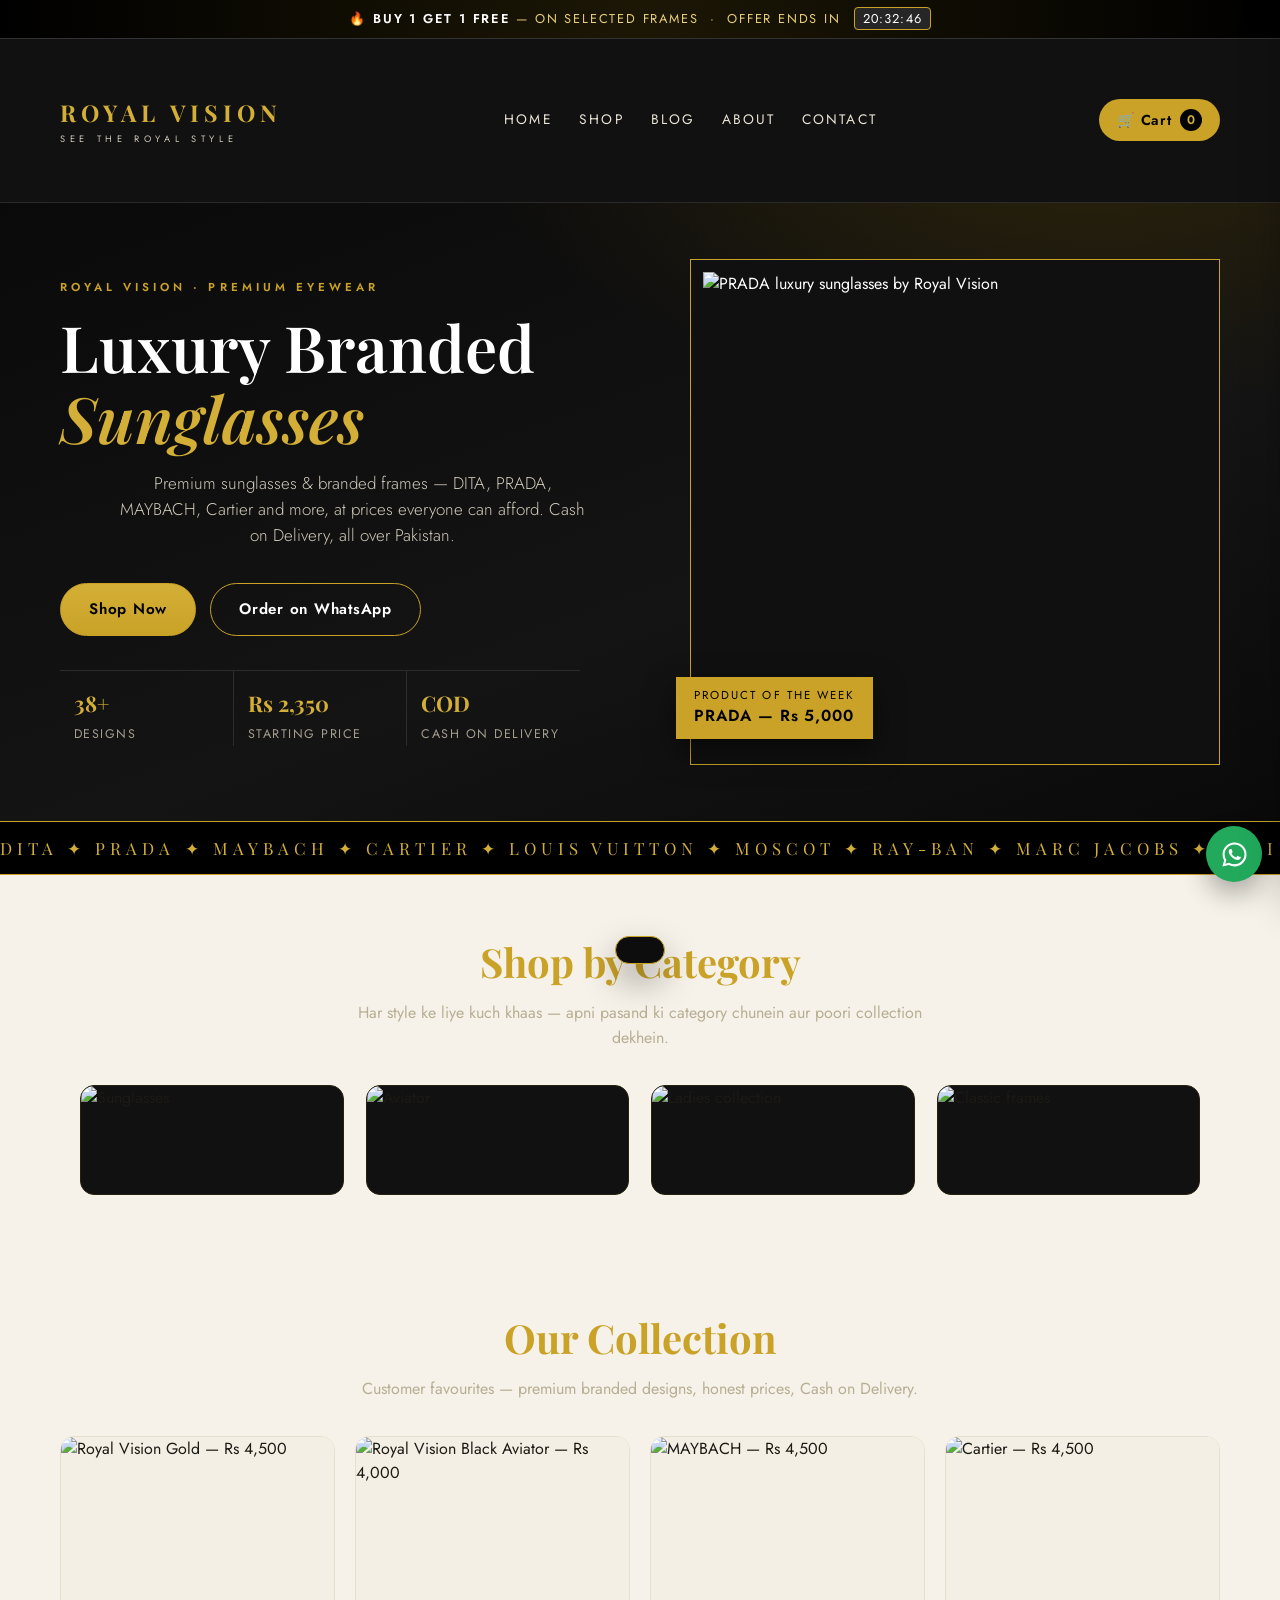
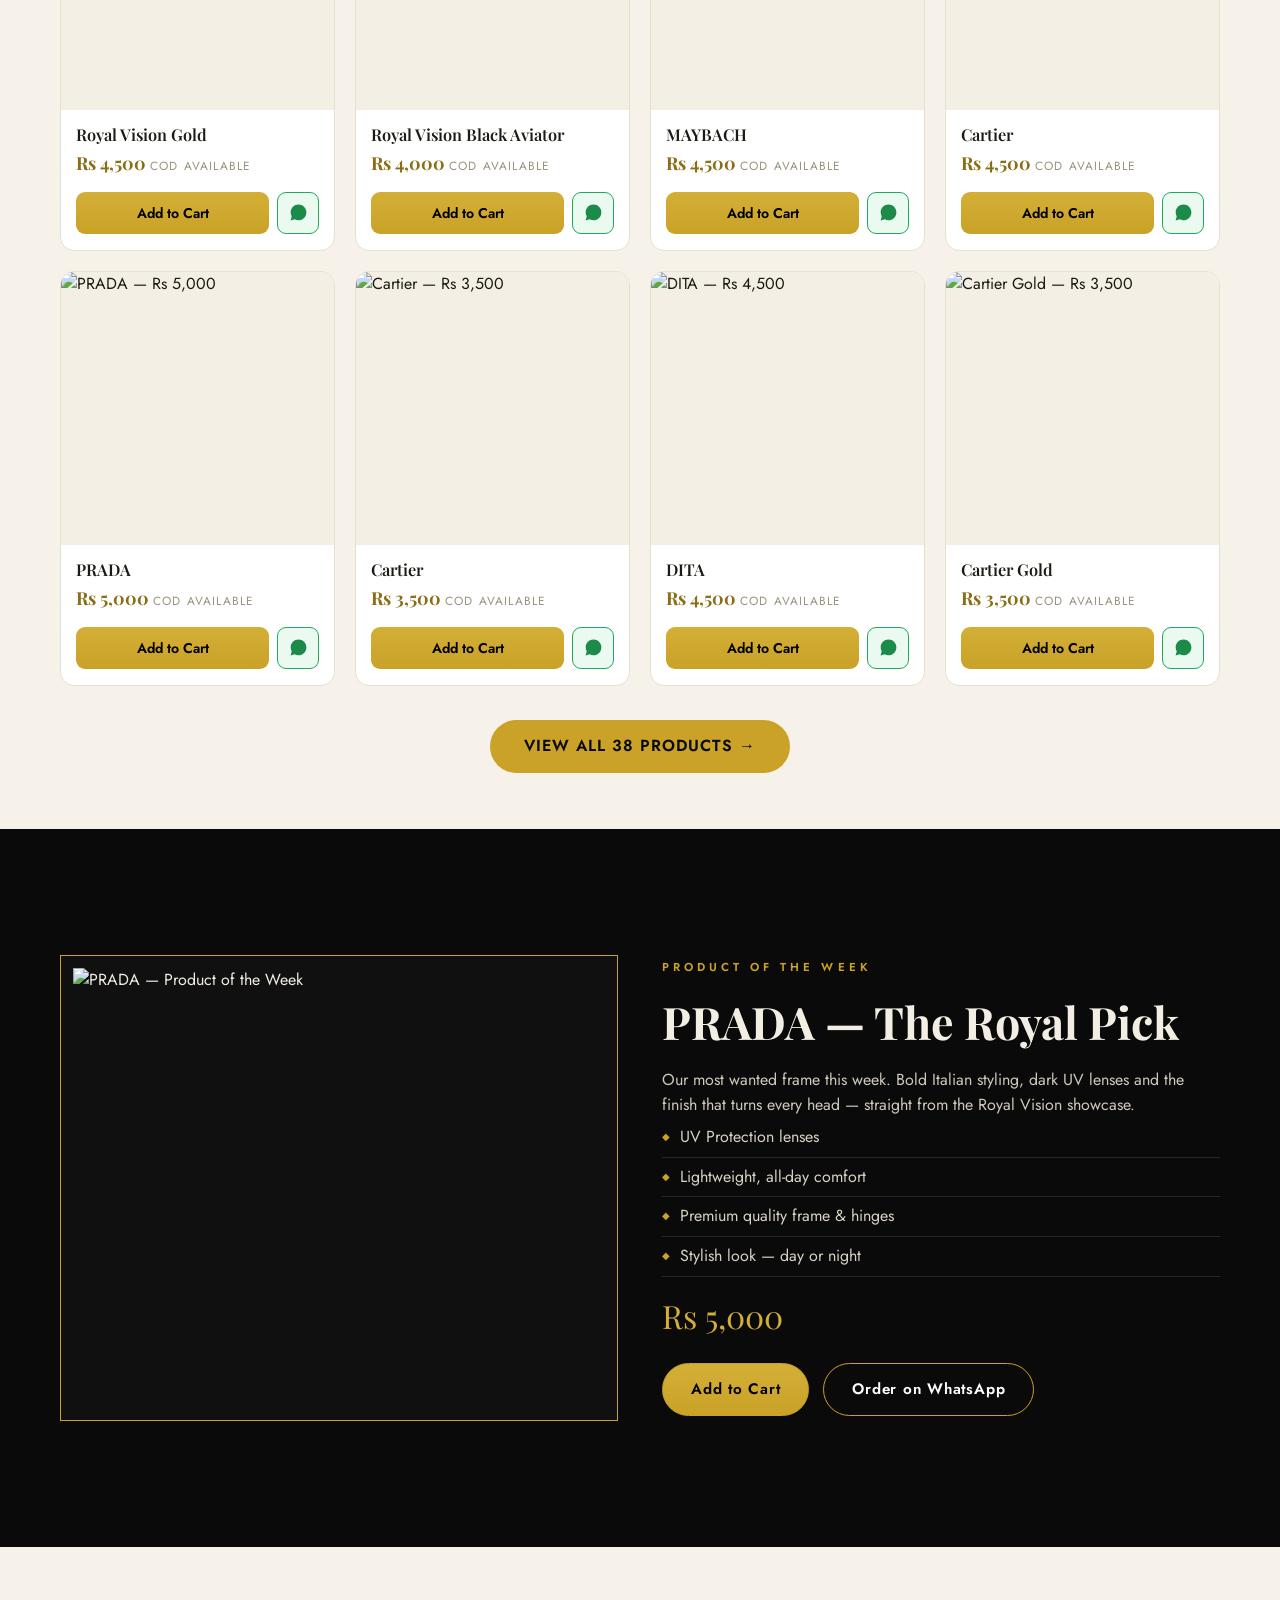
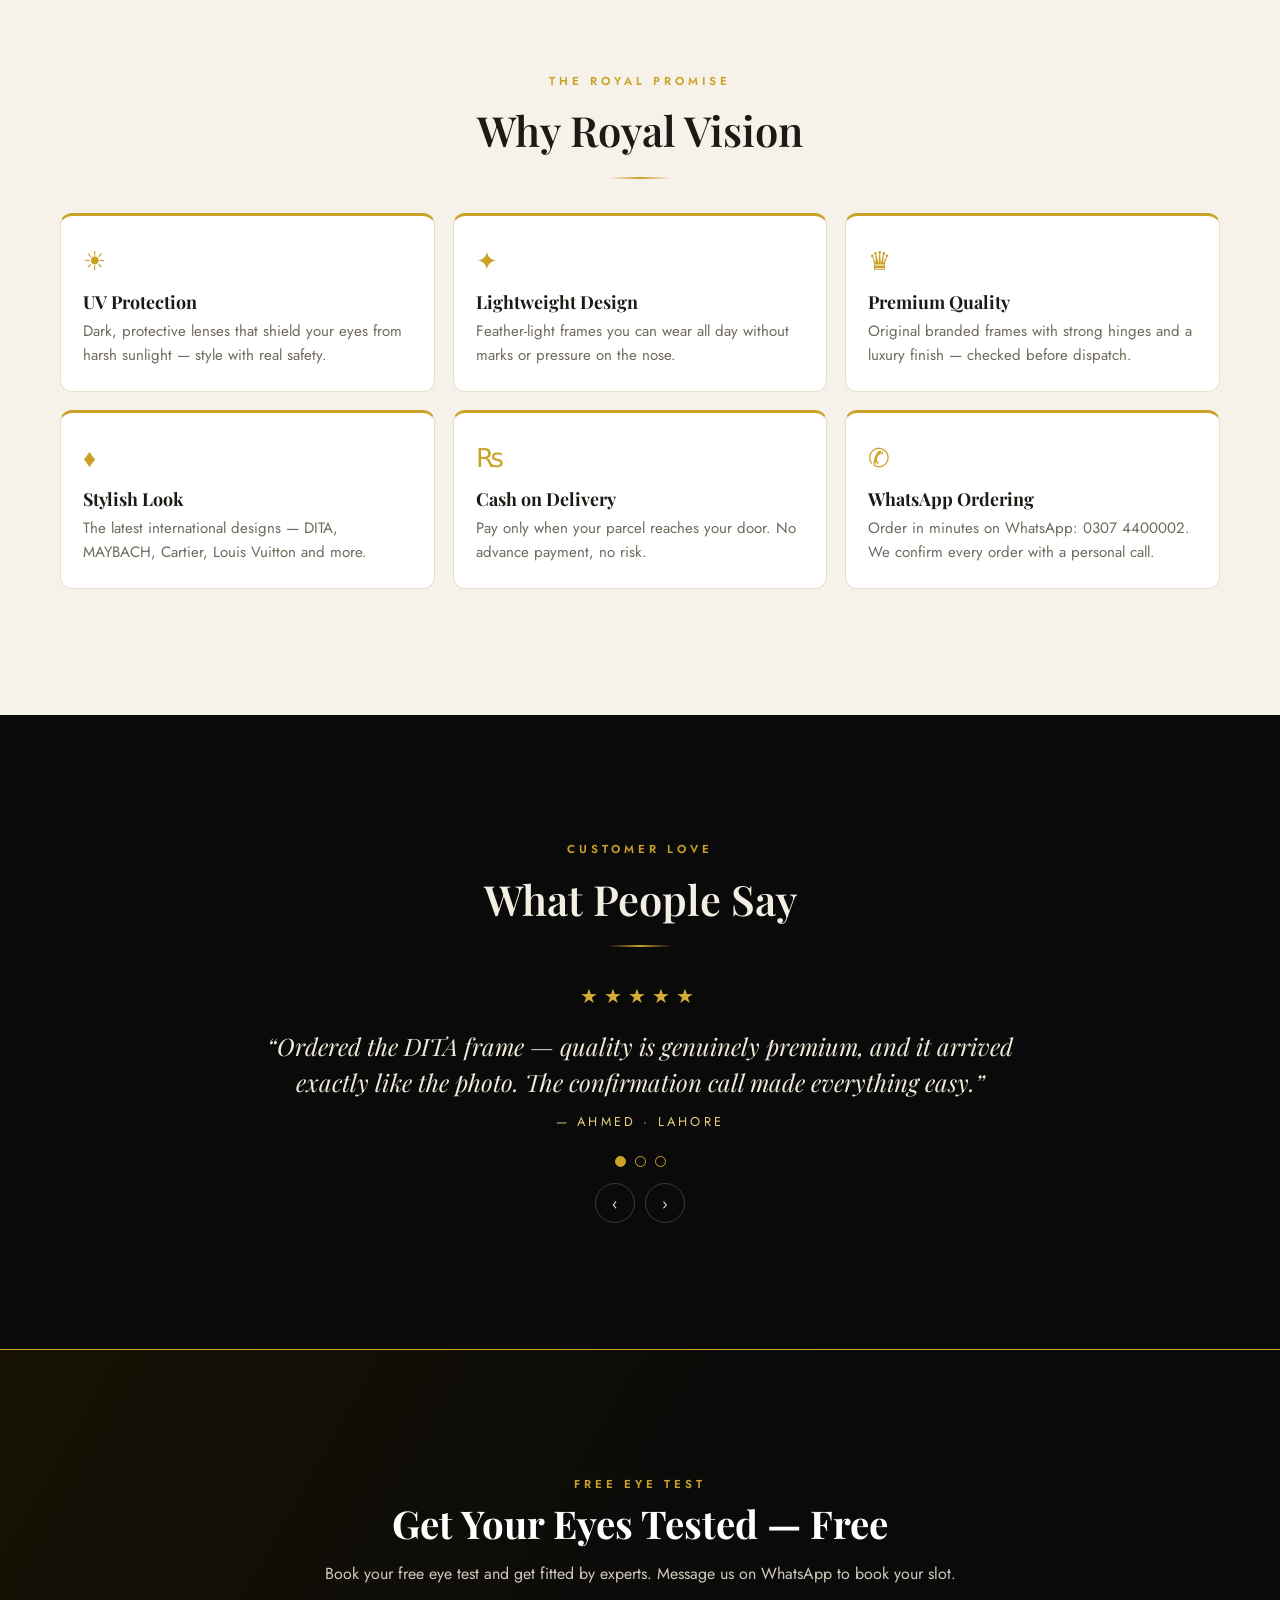
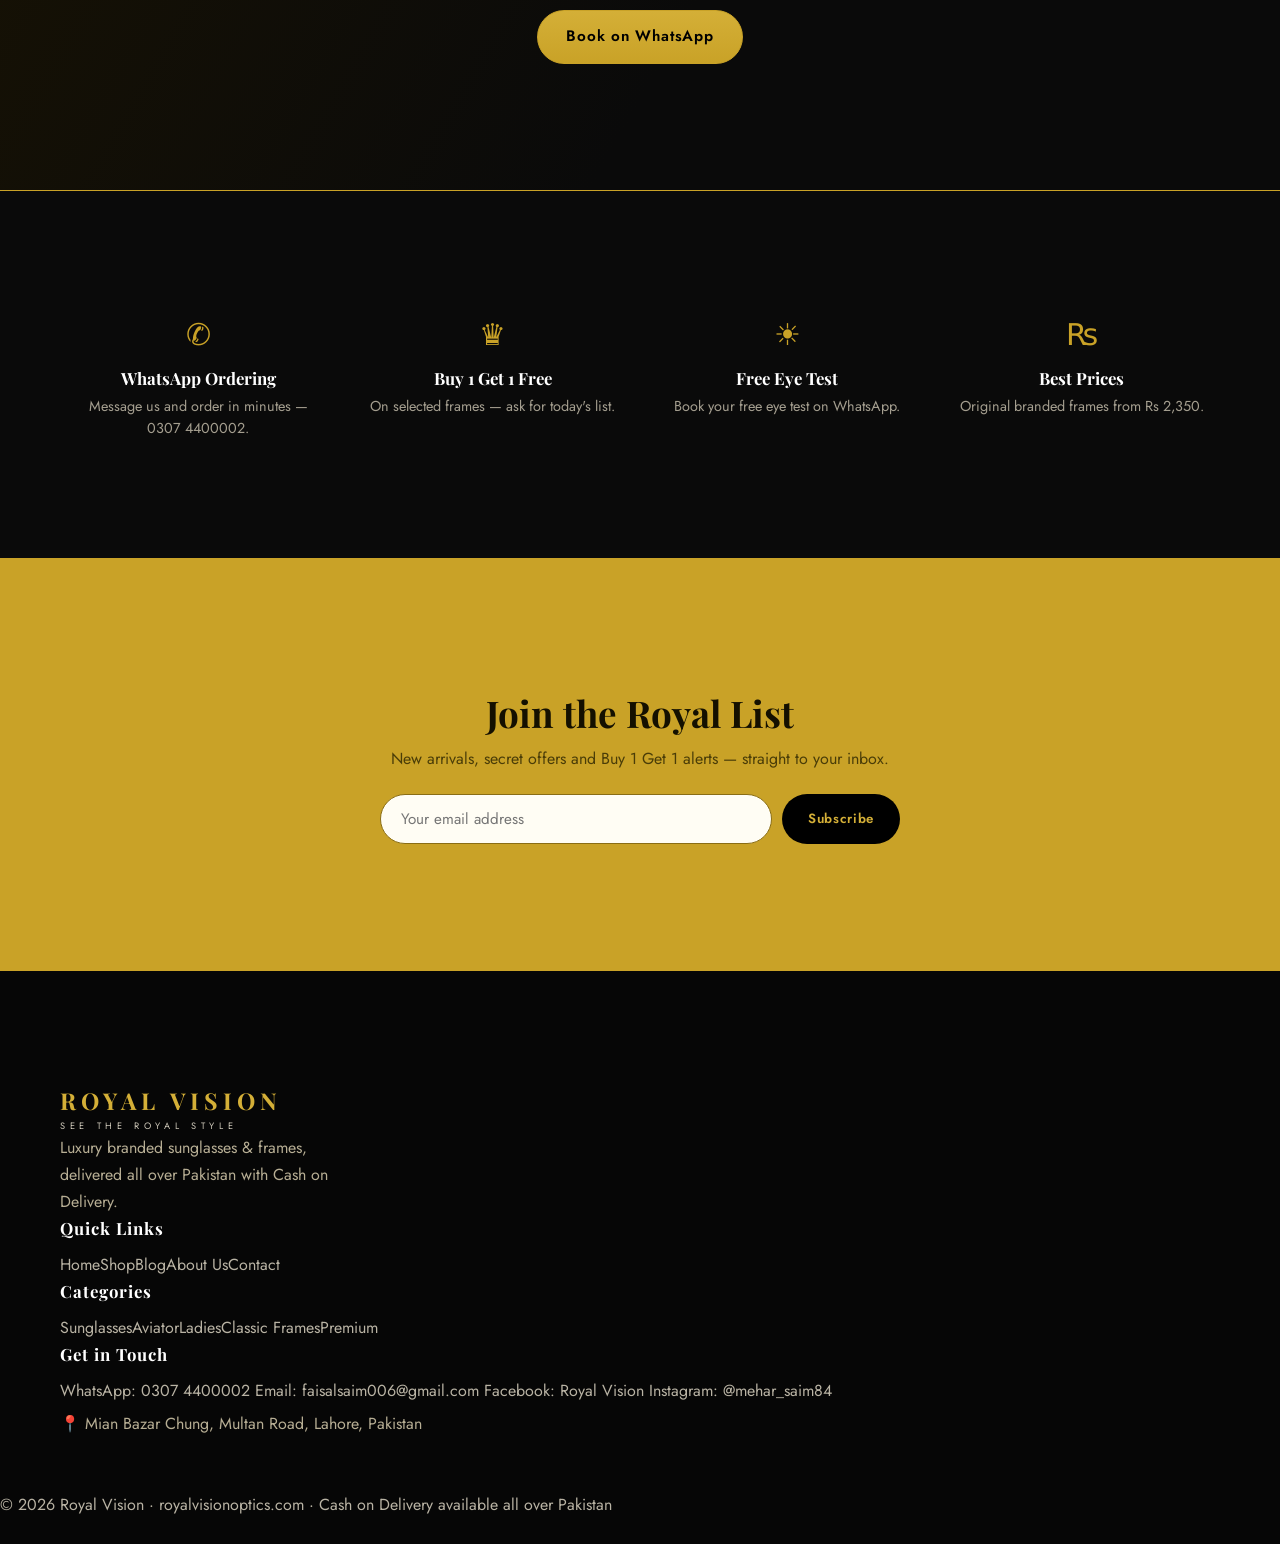
==== commit 598fce85: "Shop details: address, owner email for orders, social links" ====
--- a/index.html
+++ b/index.html
@@ -179,8 +179,10 @@
     <div>
       <h4>Get in Touch</h4>
       <a href="https://wa.me/923074400002" target="_blank" rel="noopener">WhatsApp: 0307 4400002</a>
-      <a href="https://www.facebook.com/RoyalVisionEyewear1" target="_blank" rel="noopener">Facebook: @RoyalVisionEyewear1</a>
-      <a href="contact.html">Book a Free Eye Test</a>
+      <a href="mailto:faisalsaim006@gmail.com">Email: faisalsaim006@gmail.com</a>
+      <a href="https://www.facebook.com/share/1FAjQRUiZz/" target="_blank" rel="noopener">Facebook: Royal Vision</a>
+      <a href="https://www.instagram.com/mehar_saim84" target="_blank" rel="noopener">Instagram: @mehar_saim84</a>
+      <span style="display:block;color:#b7ae94;margin-top:8px">📍 Mian Bazar Chung, Multan Road, Lahore, Pakistan</span>
     </div>
   </div>
   <div class="fbar">© 2026 Royal Vision · royalvisionoptics.com · Cash on Delivery available all over Pakistan</div>
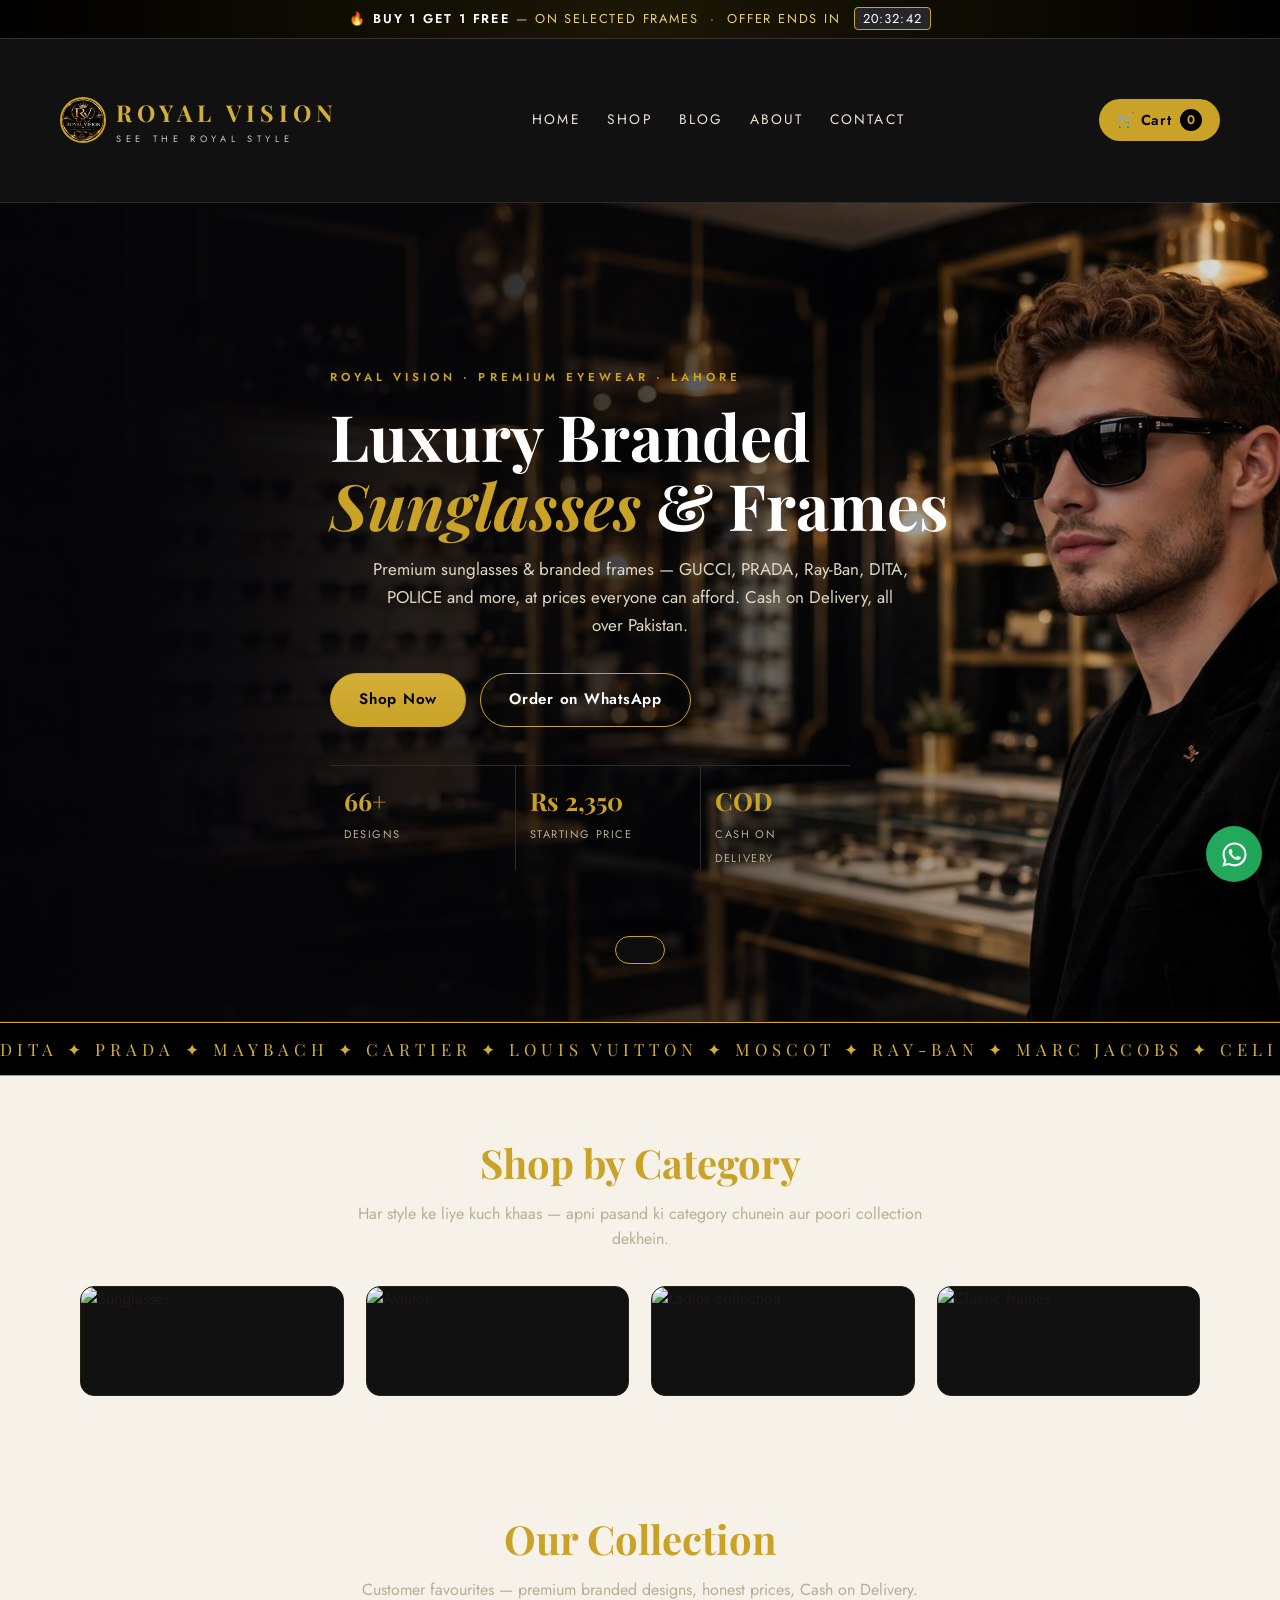
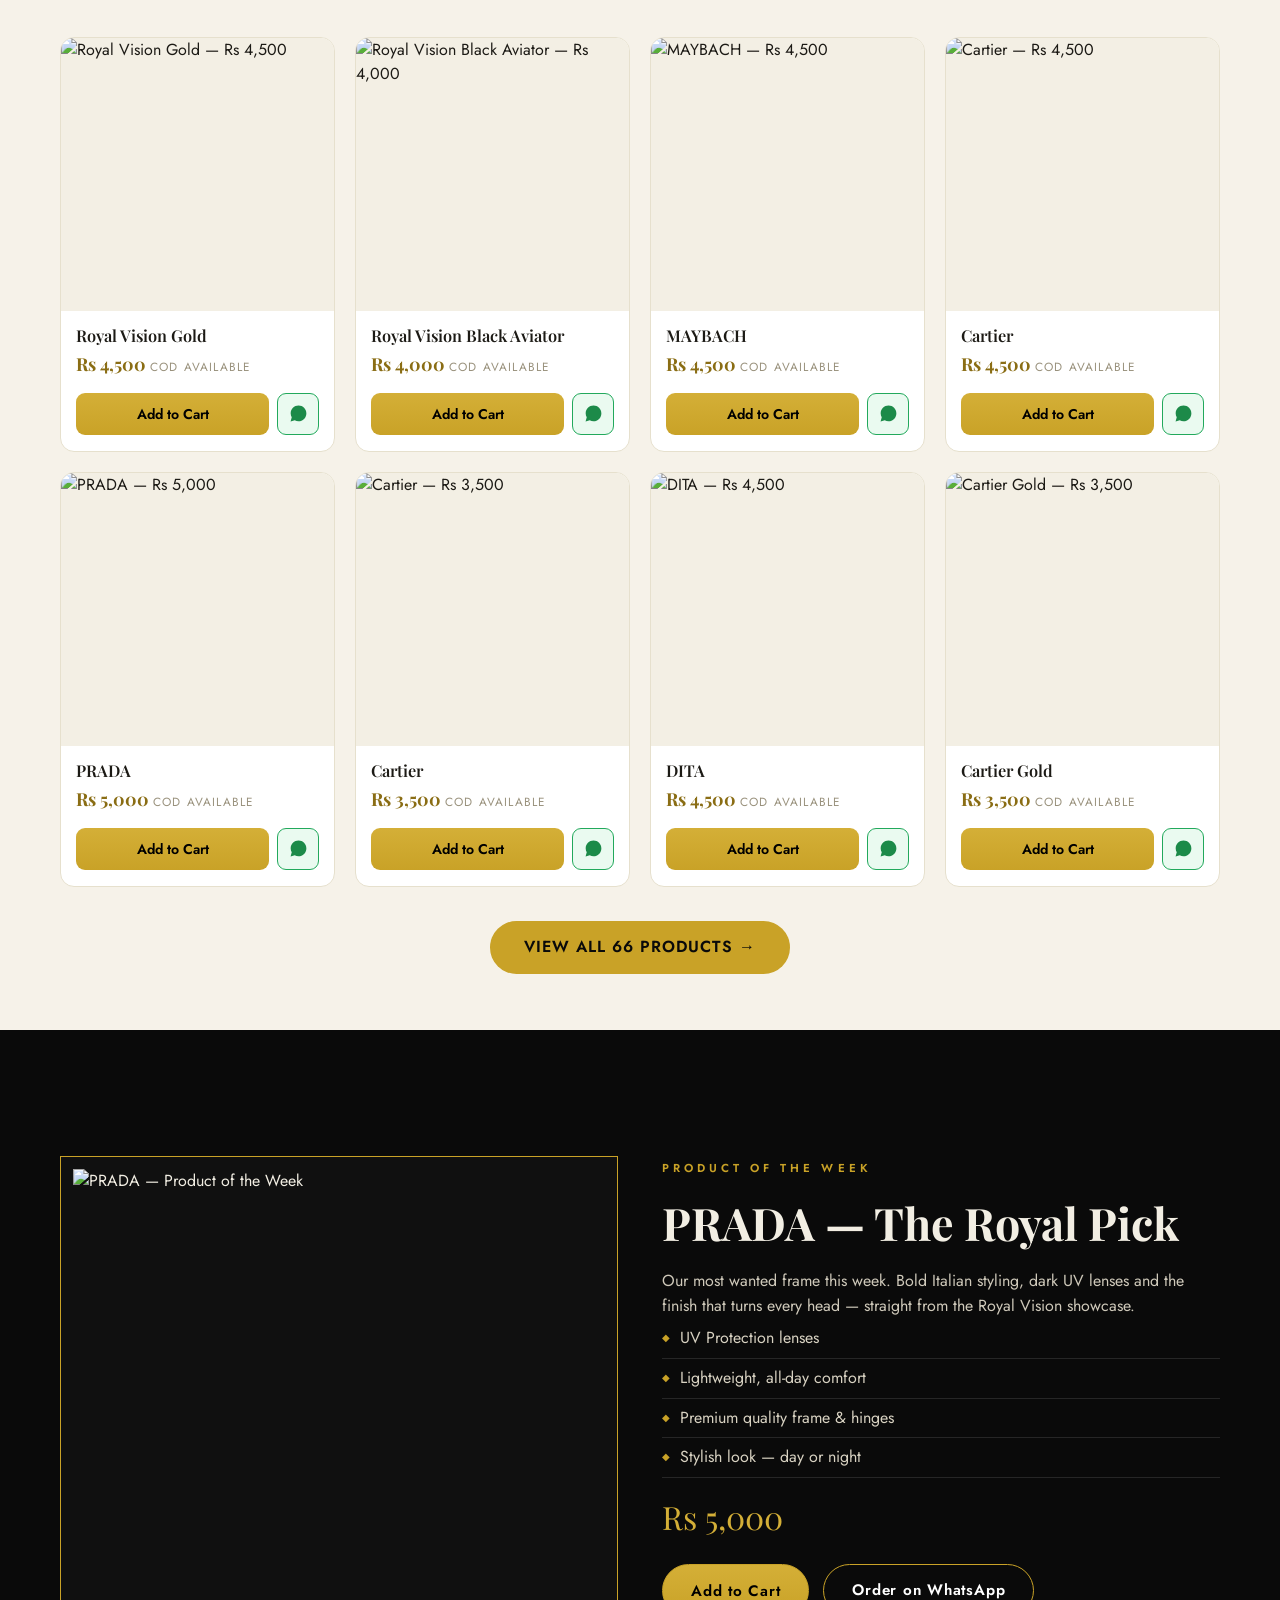
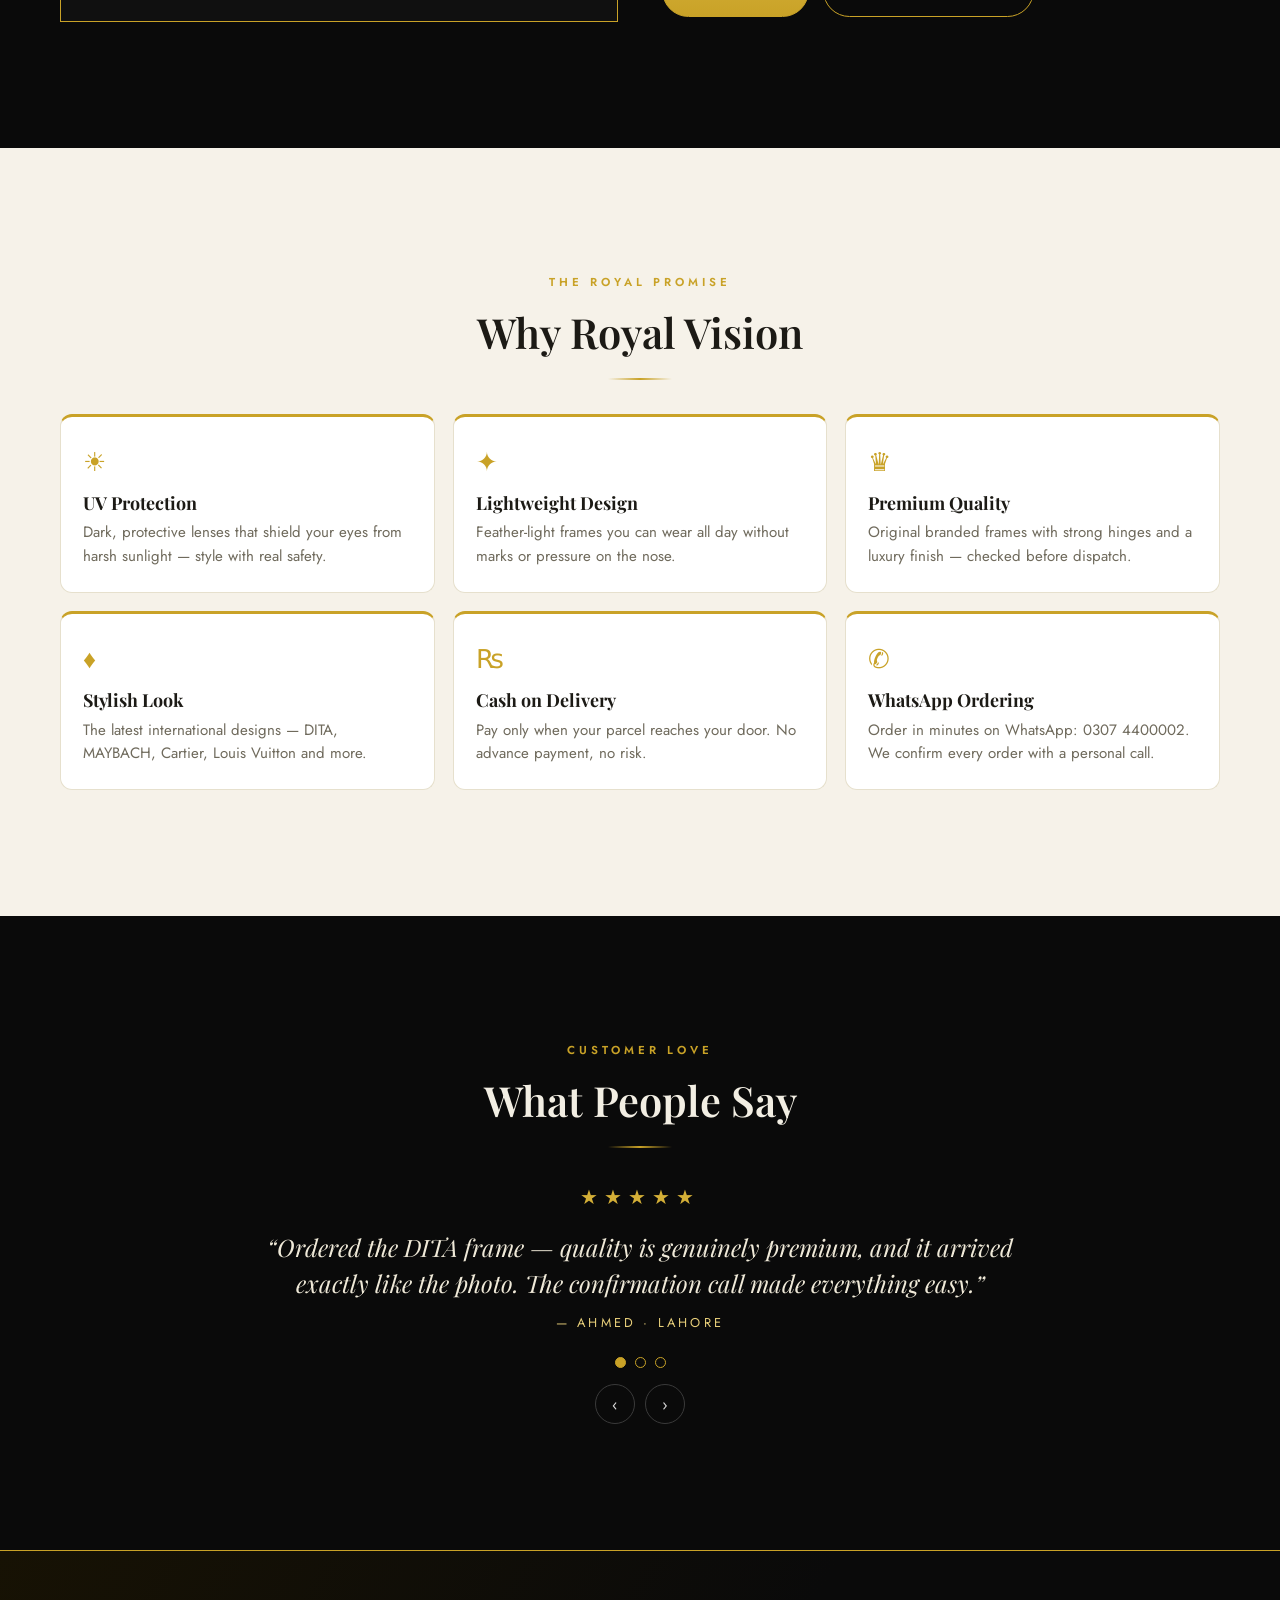
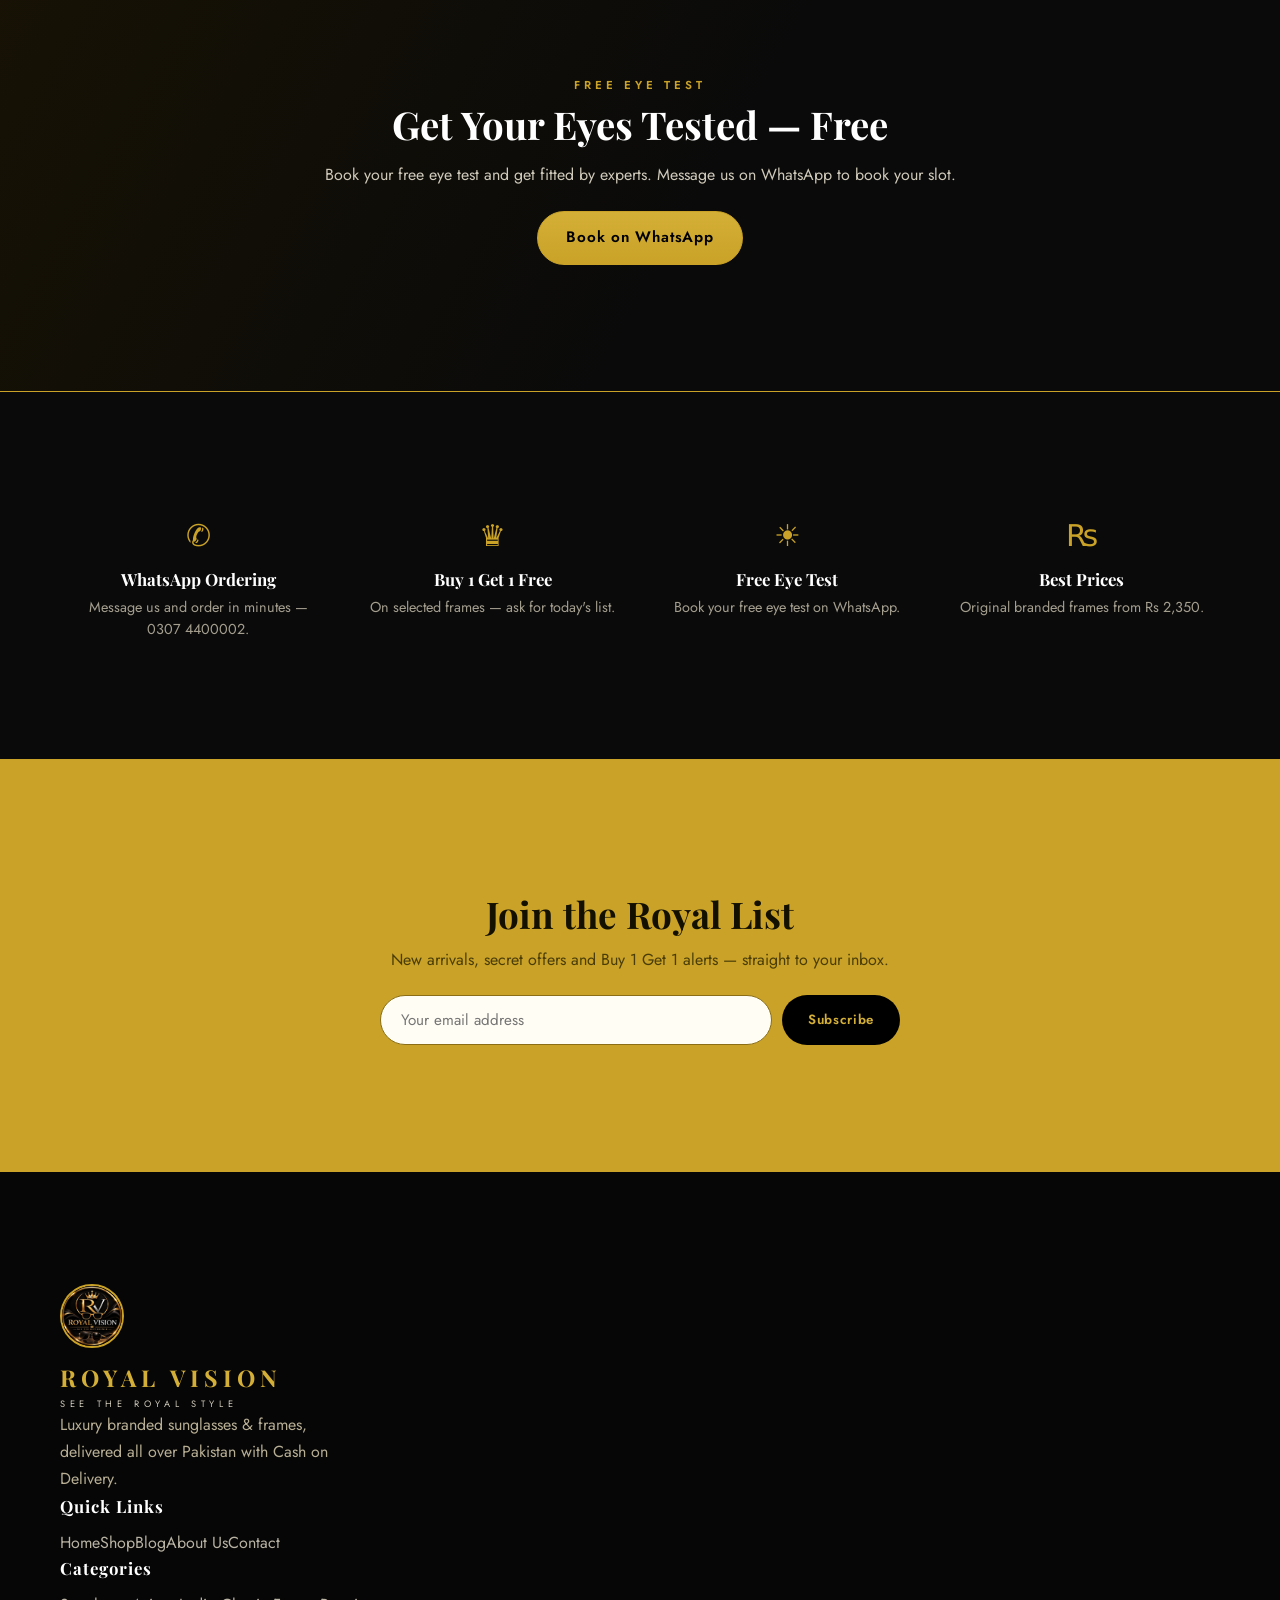
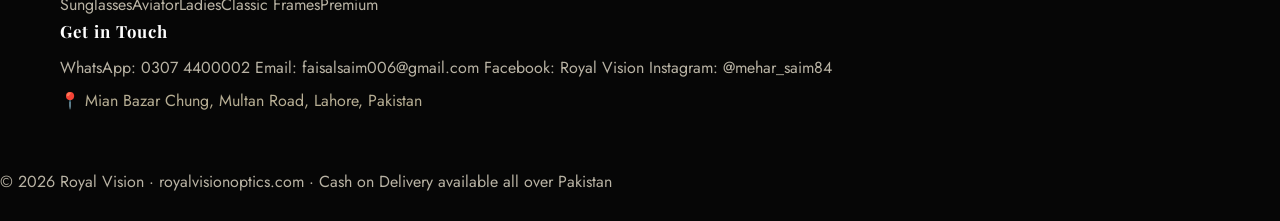
==== commit 6789b281: "66 products, logo in header, new full hero banner, categories updated" ====
--- a/index.html
+++ b/index.html
@@ -14,7 +14,7 @@
 <div class="offerbar">🔥 <b>Buy 1 Get 1 Free</b> — on selected frames &nbsp;·&nbsp; Offer ends in <span class="cd" id="countdown">--:--:--</span></div>
 <header>
   <div class="wrap hbar">
-    <a class="logo" href="index.html">ROYAL VISION<small>SEE THE ROYAL STYLE</small></a>
+    <a class="logo" href="index.html"><img class="logoimg" src="images/logo.jpg" alt="Royal Vision logo"><span>ROYAL VISION<small>SEE THE ROYAL STYLE</small></span></a>
     <nav class="main"><a href="index.html" class="active">Home</a><a href="shop.html">Shop</a><a href="blog.html">Blog</a><a href="about.html">About</a><a href="contact.html">Contact</a></nav>
     <div style="display:flex;gap:10px;align-items:center">
       <button class="cart-btn" id="openCart" aria-label="Open cart">🛒 Cart <span class="cart-count" id="cartCount">0</span></button>
@@ -23,30 +23,22 @@
   </div>
   <div class="mnav" id="mnav"><a href="index.html" class="active">Home</a><a href="shop.html">Shop</a><a href="blog.html">Blog</a><a href="about.html">About</a><a href="contact.html">Contact</a></div>
 </header>
-<!-- HERO -->
-<div class="hero" id="top">
-  <div class="wrap hero-grid">
-    <div>
-      <div class="eyebrow">Royal Vision · Premium Eyewear</div>
-      <h1>Luxury Branded <em>Sunglasses</em></h1>
-      <p class="sub">Premium sunglasses &amp; branded frames — DITA, PRADA, MAYBACH, Cartier and more, at prices everyone can afford. Cash on Delivery, all over Pakistan.</p>
-      <div class="btns">
-        <a class="btn btn-gold" href="shop.html">Shop Now</a>
-        <a class="btn btn-line" href="https://wa.me/923074400002?text=Assalam-o-Alaikum!%20I%20want%20to%20order%20sunglasses%20from%20Royal%20Vision." target="_blank" rel="noopener">Order on WhatsApp</a>
-      </div>
-      <div class="stats">
-        <div><b>38+</b><span>Designs</span></div>
-        <div><b>Rs 2,350</b><span>Starting Price</span></div>
-        <div><b>COD</b><span>Cash on Delivery</span></div>
-      </div>
-    </div>
-    <div class="hero-img">
-      <div class="frame"><img src="https://royalvisionstore.wordpress.com/wp-content/uploads/2026/11/05-prada-5000.jpg" alt="PRADA luxury sunglasses by Royal Vision"></div>
-      <div class="tag"><small>Product of the Week</small>PRADA — Rs 5,000</div>
-    </div>
-  </div>
-</div>
-
+<section class="herobanner">
+  <div class="wrap herobanner-in">
+    <div class="eyebrow">Royal Vision · Premium Eyewear · Lahore</div>
+    <h1>Luxury Branded <em>Sunglasses</em> &amp; Frames</h1>
+    <p class="sub">Premium sunglasses &amp; branded frames — GUCCI, PRADA, Ray-Ban, DITA, POLICE and more, at prices everyone can afford. Cash on Delivery, all over Pakistan.</p>
+    <div class="btns">
+      <a class="btn btn-gold" href="shop.html">Shop Now</a>
+      <a class="btn btn-line" href="https://wa.me/923074400002?text=Assalam-o-Alaikum!%20I%20want%20to%20order%20from%20Royal%20Vision." target="_blank" rel="noopener">Order on WhatsApp</a>
+    </div>
+    <div class="stats">
+      <div><b>66+</b><span>Designs</span></div>
+      <div><b>Rs 2,350</b><span>Starting Price</span></div>
+      <div><b>COD</b><span>Cash on Delivery</span></div>
+    </div>
+  </div>
+</section>
 <!-- MARQUEE -->
 <div class="marquee" aria-hidden="true"><div class="marquee-track" id="marqueeTrack"></div></div>
 
@@ -56,15 +48,15 @@
   <div class="catcards">
     <a class="catcard" href="shop.html?cat=sunglasses"><span class="ph"><img src="https://royalvisionstore.wordpress.com/wp-content/uploads/2026/11/05-prada-5000.jpg" alt="Sunglasses"></span><span class="lb"><span><h3>Sunglasses</h3><span>Full range</span></span><span class="arrow">→</span></span></a>
     <a class="catcard" href="shop.html?cat=aviator"><span class="ph"><img src="https://royalvisionstore.wordpress.com/wp-content/uploads/2026/11/02-royal-vision-black-aviator-4000.jpg" alt="Aviator"></span><span class="lb"><span><h3>Aviator</h3><span>Timeless classic</span></span><span class="arrow">→</span></span></a>
-    <a class="catcard" href="shop.html?cat=ladies"><span class="ph"><img src="https://royalvisionstore.wordpress.com/wp-content/uploads/2026/11/18-celine-2500.jpg" alt="Ladies collection"></span><span class="lb"><span><h3>Ladies</h3><span>5 styles</span></span><span class="arrow">→</span></span></a>
-    <a class="catcard" href="shop.html?cat=classic"><span class="ph"><img src="https://royalvisionstore.wordpress.com/wp-content/uploads/2026/11/22-moscot-2500.jpg" alt="Classic frames"></span><span class="lb"><span><h3>Classic Frames</h3><span>6 styles</span></span><span class="arrow">→</span></span></a>
+    <a class="catcard" href="shop.html?cat=ladies"><span class="ph"><img src="https://royalvisionstore.wordpress.com/wp-content/uploads/2026/11/18-celine-2500.jpg" alt="Ladies collection"></span><span class="lb"><span><h3>Ladies</h3><span>15 styles</span></span><span class="arrow">→</span></span></a>
+    <a class="catcard" href="shop.html?cat=classic"><span class="ph"><img src="https://royalvisionstore.wordpress.com/wp-content/uploads/2026/11/22-moscot-2500.jpg" alt="Classic frames"></span><span class="lb"><span><h3>Classic Frames</h3><span>24 styles</span></span><span class="arrow">→</span></span></a>
   </div>
 </section>
 <section class="wrap" id="featured">
   <h2 class="sec">Our Collection</h2>
   <p class="sub">Customer favourites — premium branded designs, honest prices, Cash on Delivery.</p>
   <div class="grid" id="featuredGrid"></div>
-  <div style="text-align:center;margin-top:34px"><a href="shop.html" style="display:inline-block;background:var(--gold);color:#0a0a0a;font-weight:600;letter-spacing:1px;padding:14px 34px;border-radius:30px;text-decoration:none">VIEW ALL 38 PRODUCTS →</a></div>
+  <div style="text-align:center;margin-top:34px"><a href="shop.html" style="display:inline-block;background:var(--gold);color:#0a0a0a;font-weight:600;letter-spacing:1px;padding:14px 34px;border-radius:30px;text-decoration:none">VIEW ALL 66 PRODUCTS →</a></div>
 </section>
 <!-- SPOTLIGHT -->
 <section class="dark">
@@ -165,6 +157,7 @@
 <footer id="contact">
   <div class="wrap fgrid">
     <div>
+      <img class="footlogo" src="images/logo.jpg" alt="Royal Vision logo">
       <div class="logo">ROYAL VISION<small>SEE THE ROYAL STYLE</small></div>
       <p style="color:#b7ae94;line-height:1.7;max-width:300px">Luxury branded sunglasses &amp; frames, delivered all over Pakistan with Cash on Delivery.</p>
     </div>
--- a/style.css
+++ b/style.css
@@ -291,3 +291,19 @@
 .wrap h2.sec{font-family:'Playfair Display',serif;text-align:center;color:var(--gold);font-size:clamp(26px,4vw,40px);margin:0 0 8px}
 .wrap .sub{text-align:center;color:#b7ae94;margin:0 auto 34px;max-width:620px}
 @media(max-width:640px){.catcards{grid-template-columns:1fr 1fr;gap:14px}.catcard .lb h3{font-size:16px}}
+
+/* --- logo + full hero banner (24 Nov) --- */
+.hbar .logo{display:flex;align-items:center;gap:10px}
+.logoimg{width:46px;height:46px;border-radius:50%;object-fit:cover;border:2px solid var(--gold);flex:none;background:#000}
+.footlogo{width:64px;height:64px;border-radius:50%;object-fit:cover;border:2px solid var(--gold);margin-bottom:12px;background:#000}
+.herobanner{position:relative;background:url('images/hero-banner.jpg') center/cover no-repeat;padding:110px 0 95px;border-bottom:1px solid #2a2416}
+.herobanner::before{content:"";position:absolute;inset:0;background:linear-gradient(90deg,rgba(5,5,8,.90) 0%,rgba(5,5,8,.66) 46%,rgba(5,5,8,.10) 100%)}
+.herobanner-in{position:relative;max-width:660px}
+.herobanner h1{font-family:var(--serif);font-size:clamp(38px,6vw,64px);line-height:1.08;color:#fff;margin:14px 0 16px;font-weight:700}
+.herobanner h1 em{color:var(--gold);font-style:italic}
+.herobanner .sub{color:#ddd6c2;font-size:17px;line-height:1.65;max-width:540px}
+.herobanner .btns{display:flex;gap:14px;flex-wrap:wrap;margin-top:28px}
+.herobanner .stats{display:flex;gap:36px;margin-top:38px;flex-wrap:wrap}
+.herobanner .stats b{display:block;font-family:var(--serif);font-size:25px;color:var(--gold)}
+.herobanner .stats span{font-size:11px;letter-spacing:.14em;text-transform:uppercase;color:#b7ae94}
+@media(max-width:640px){.herobanner{padding:70px 0 60px}.herobanner::before{background:linear-gradient(180deg,rgba(5,5,8,.84),rgba(5,5,8,.70))}}
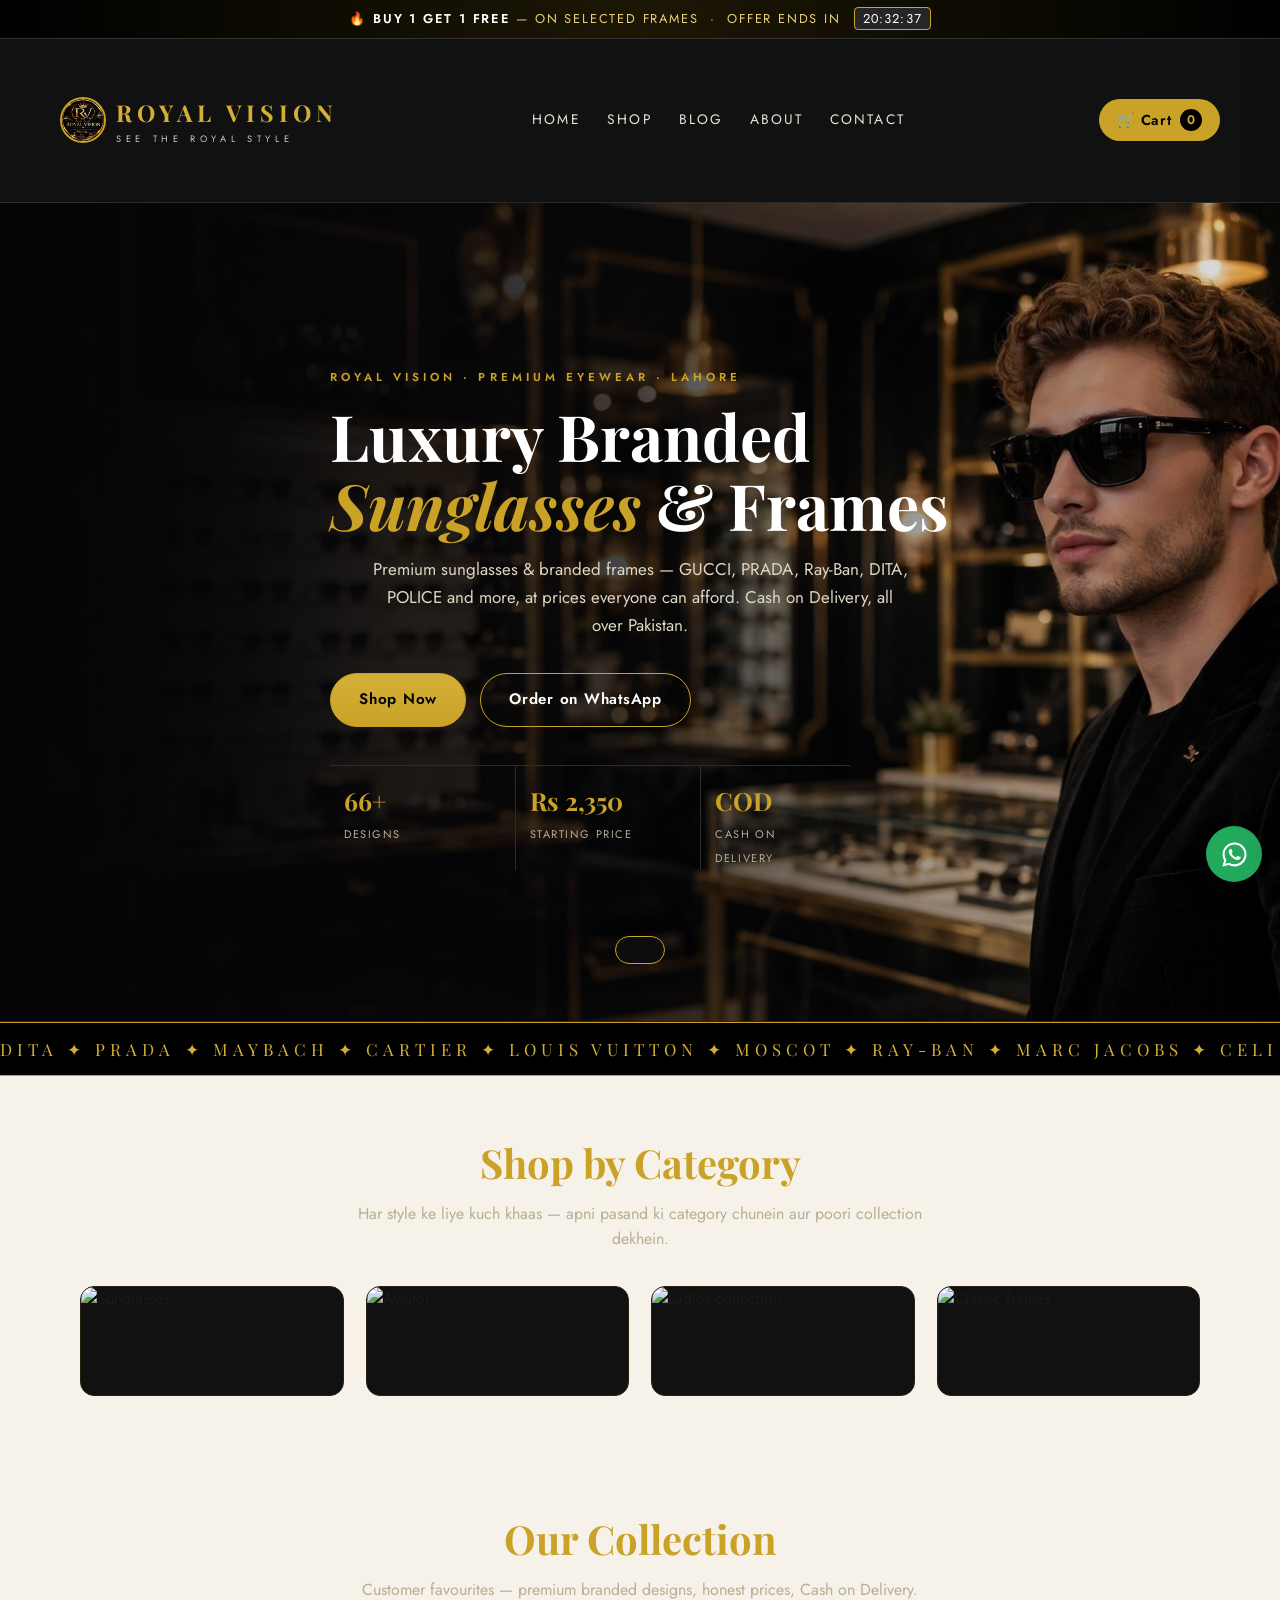
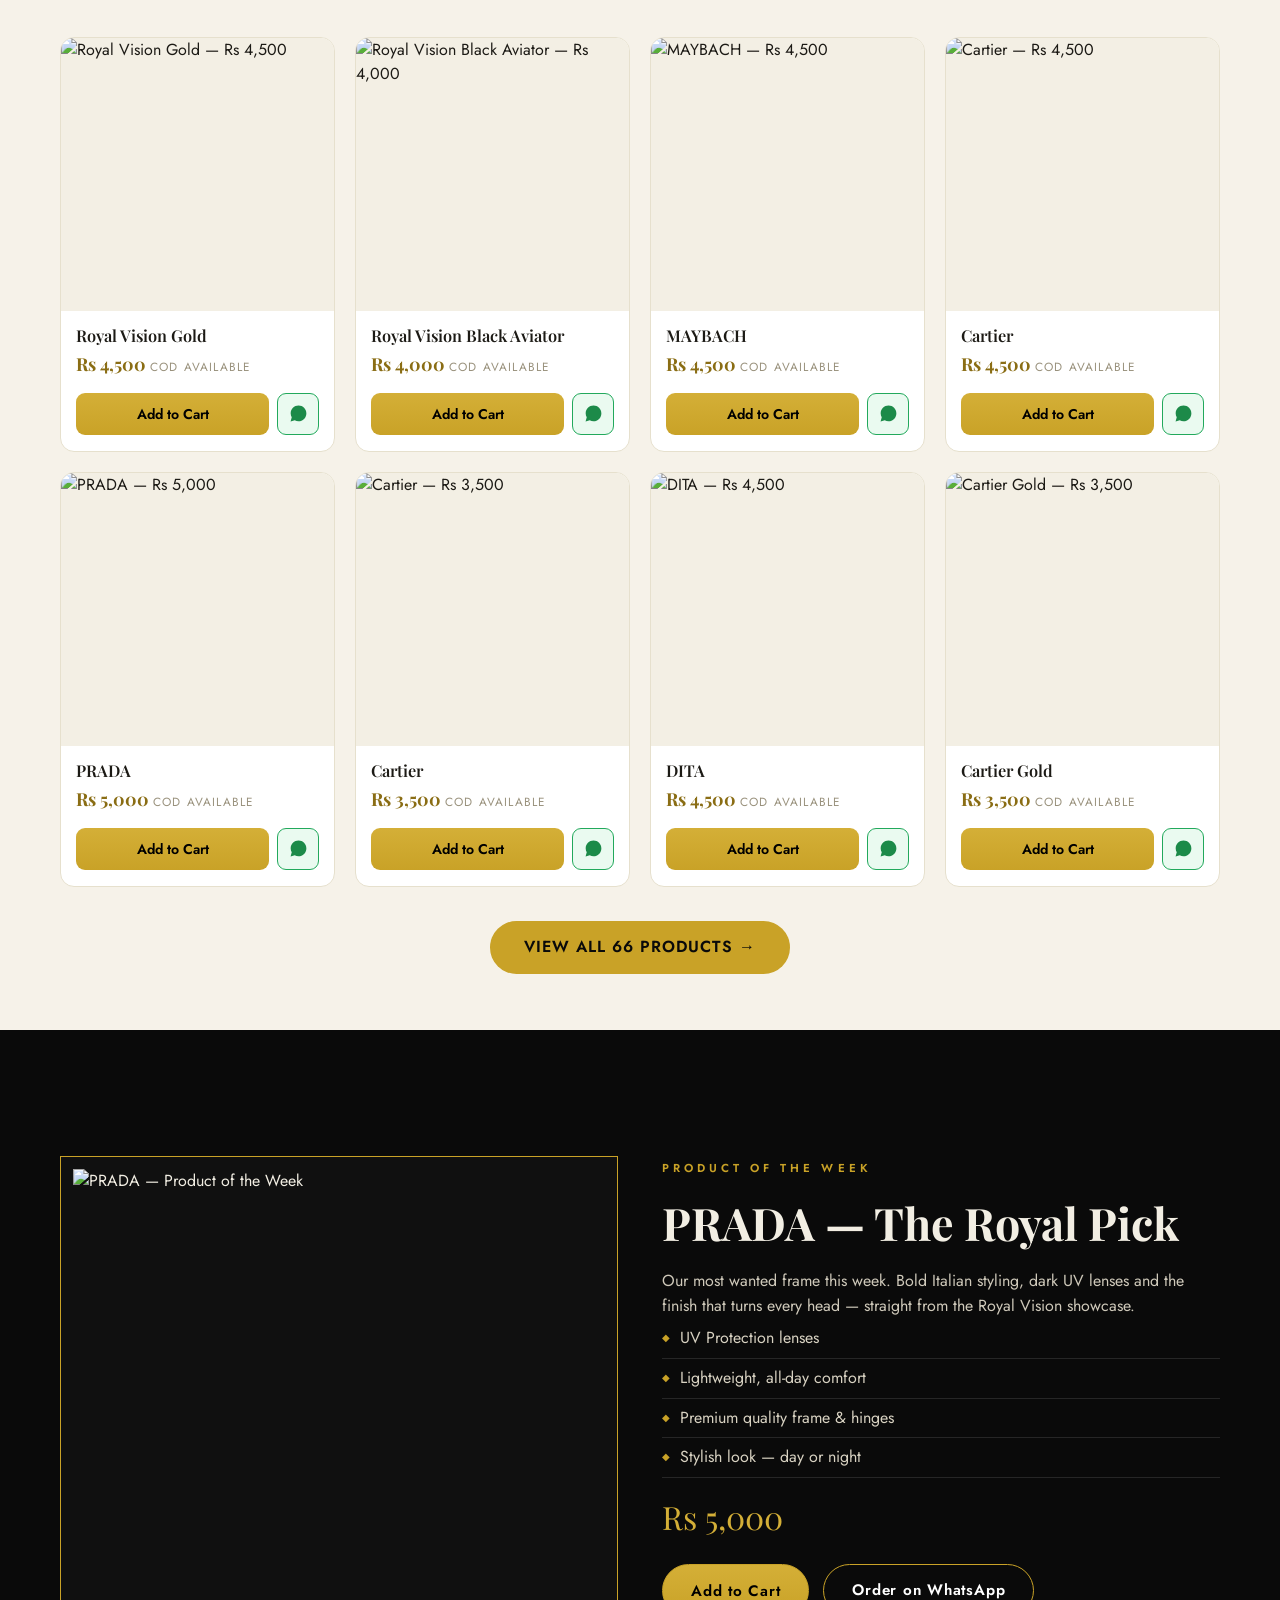
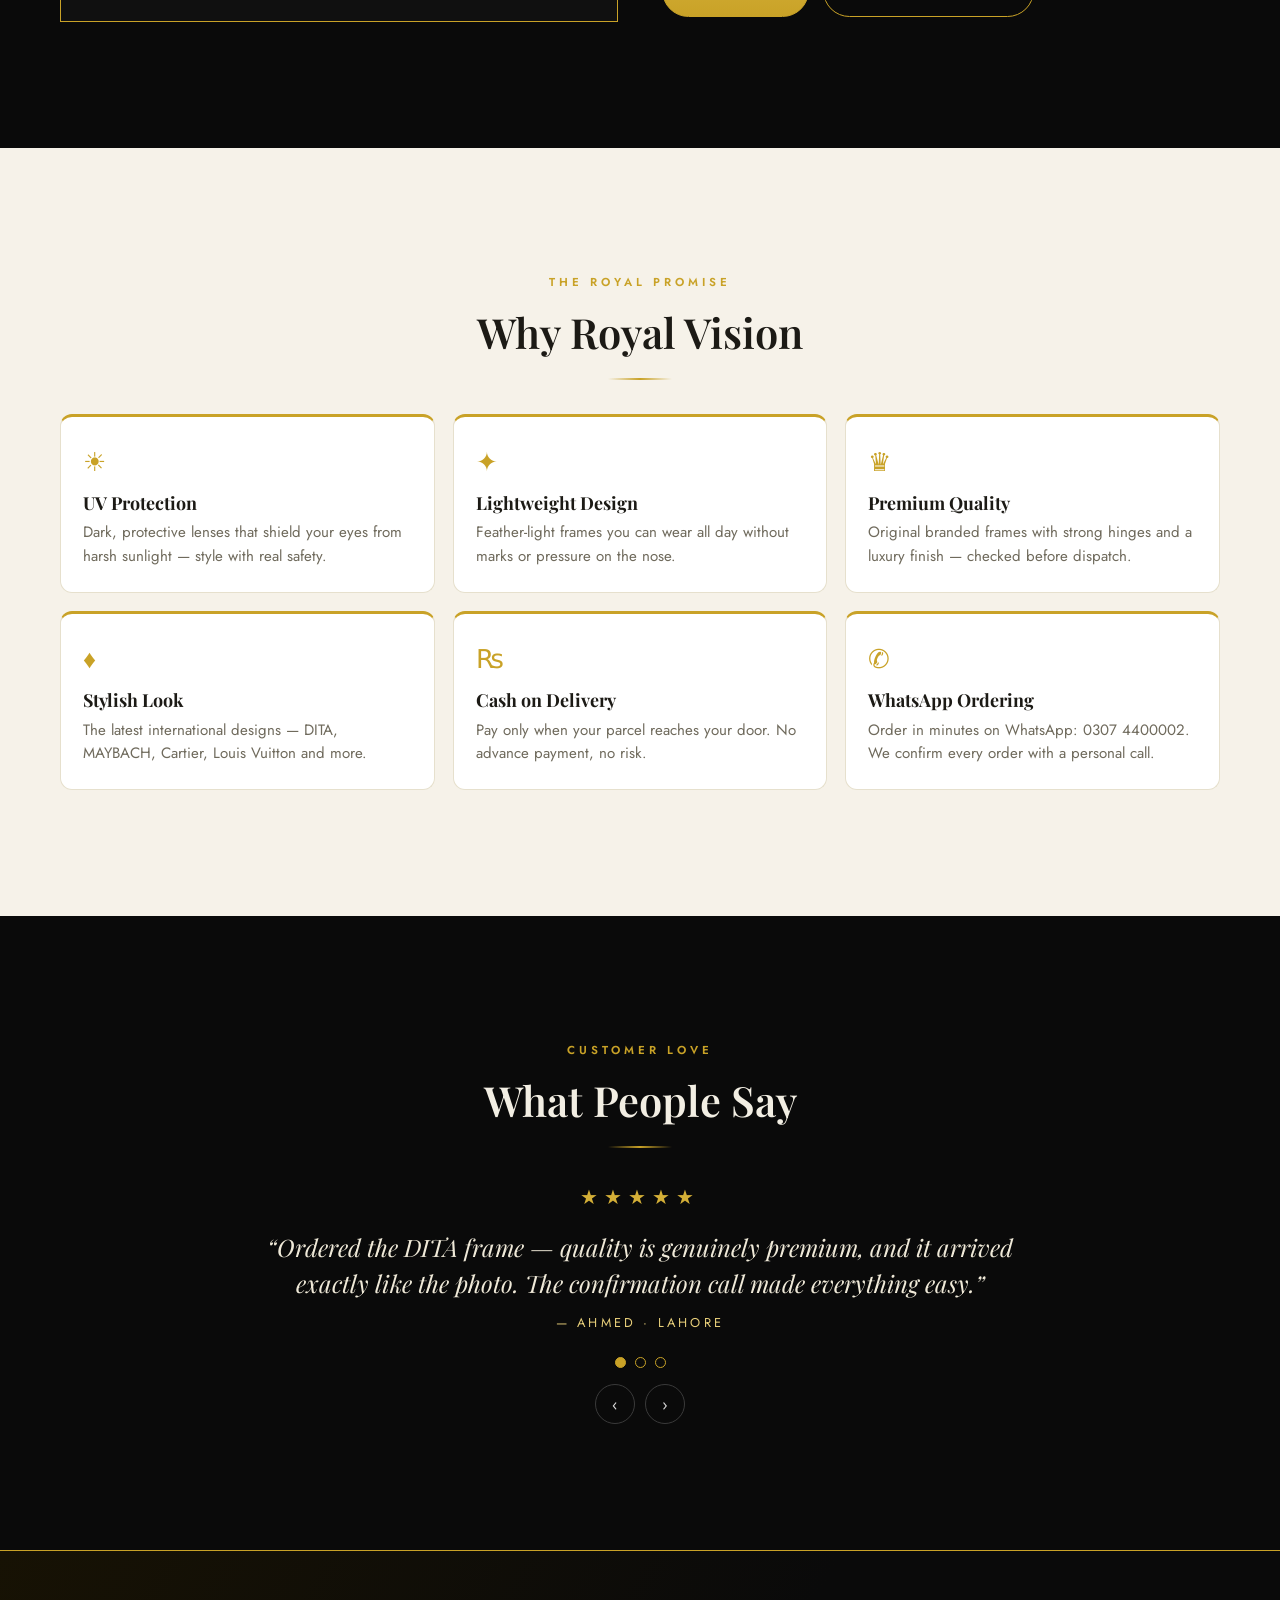
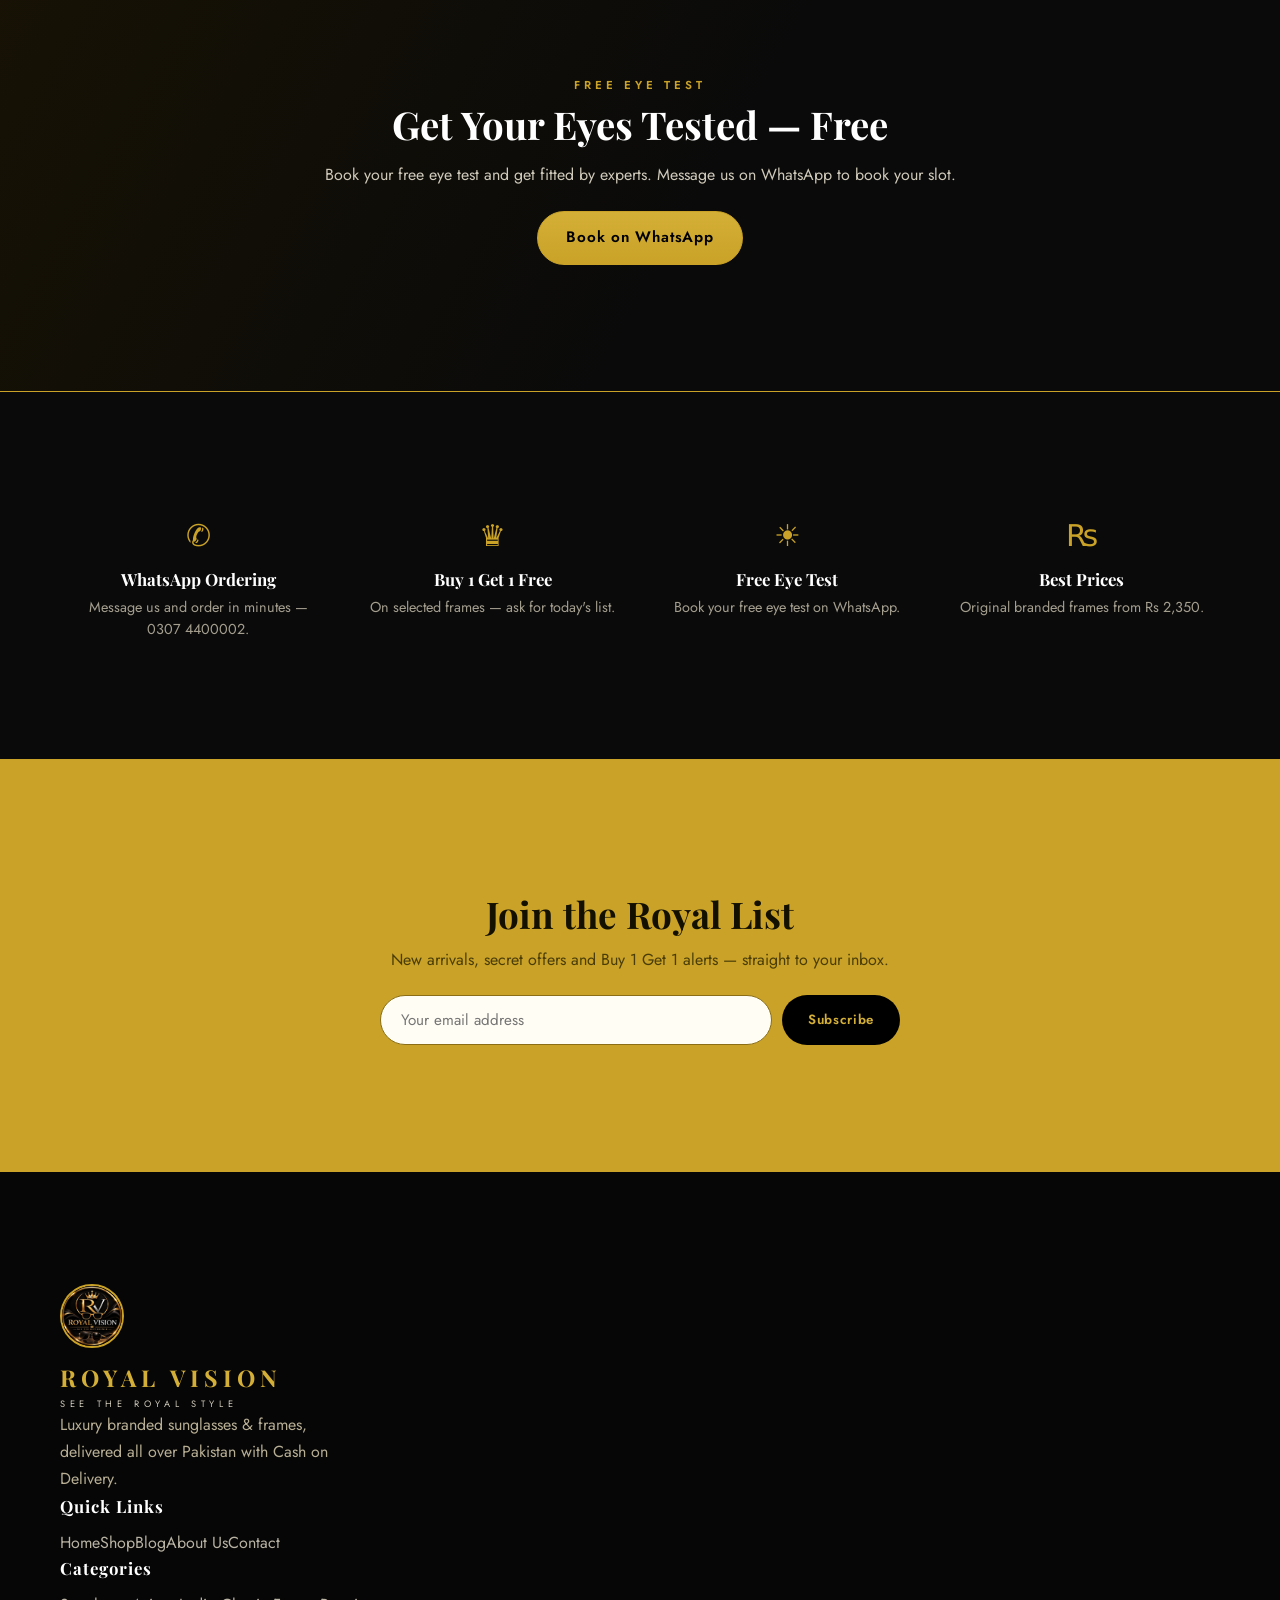
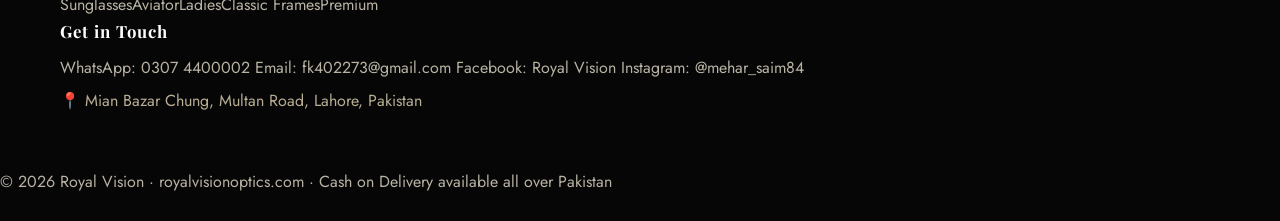
==== commit 322cfec6: "Orders to fk402273 email, WhatsApp number field, mobile friendly" ====
--- a/index.html
+++ b/index.html
@@ -172,7 +172,7 @@
     <div>
       <h4>Get in Touch</h4>
       <a href="https://wa.me/923074400002" target="_blank" rel="noopener">WhatsApp: 0307 4400002</a>
-      <a href="mailto:faisalsaim006@gmail.com">Email: faisalsaim006@gmail.com</a>
+      <a href="mailto:fk402273@gmail.com">Email: fk402273@gmail.com</a>
       <a href="https://www.facebook.com/share/1FAjQRUiZz/" target="_blank" rel="noopener">Facebook: Royal Vision</a>
       <a href="https://www.instagram.com/mehar_saim84" target="_blank" rel="noopener">Instagram: @mehar_saim84</a>
       <span style="display:block;color:#b7ae94;margin-top:8px">📍 Mian Bazar Chung, Multan Road, Lahore, Pakistan</span>
@@ -213,6 +213,7 @@
       <form id="orderForm" novalidate>
         <div class="f-field"><label for="fName">Your Name *</label><input id="fName" type="text" placeholder="e.g. Muhammad Ahmed" autocomplete="name"></div>
         <div class="f-field"><label for="fPhone">Mobile Number *</label><input id="fPhone" type="tel" placeholder="03XX XXXXXXX" autocomplete="tel"><div class="hint">Pakistani mobile — we will call this number to confirm.</div></div>
+        <div class="f-field"><label for="fWhatsapp">WhatsApp Number *</label><input id="fWhatsapp" type="tel" placeholder="03XX XXXXXXX" autocomplete="tel"><div class="hint">Your WhatsApp number — so we can reach you about your order.</div></div>
         <div class="f-field"><label for="fAddress">Complete Address *</label><textarea id="fAddress" rows="2" placeholder="House, street, area, landmark"></textarea></div>
         <div class="f-field"><label for="fCity">City *</label><input id="fCity" type="text" placeholder="e.g. Mardan"></div>
         <div class="f-field"><label for="fNote">Note (optional)</label><textarea id="fNote" rows="2" placeholder="Anything we should know?"></textarea></div>
--- a/style.css
+++ b/style.css
@@ -307,3 +307,41 @@
 .herobanner .stats b{display:block;font-family:var(--serif);font-size:25px;color:var(--gold)}
 .herobanner .stats span{font-size:11px;letter-spacing:.14em;text-transform:uppercase;color:#b7ae94}
 @media(max-width:640px){.herobanner{padding:70px 0 60px}.herobanner::before{background:linear-gradient(180deg,rgba(5,5,8,.84),rgba(5,5,8,.70))}}
+
+/* --- mobile friendly pass (24 Nov, Farhan's feedback) --- */
+@media(max-width:640px){
+  body{font-size:15px}
+  .wrap{padding:0 14px}
+  .offerbar{font-size:11px;padding:7px 8px;text-align:center;line-height:1.5}
+  .logo{font-size:1.02rem;letter-spacing:.13em}
+  .logo small{font-size:.48rem;letter-spacing:.3em}
+  .logoimg{width:38px;height:38px}
+  .cart-btn{padding:8px 11px;font-size:13px}
+  .herobanner{padding:54px 0 46px;background-position:70% center}
+  .herobanner h1{font-size:30px;line-height:1.16;margin:10px 0 12px}
+  .herobanner .sub{font-size:14.5px;line-height:1.6}
+  .herobanner .btns{gap:10px;margin-top:22px}
+  .herobanner .btns .btn{padding:12px 18px;font-size:13px}
+  .herobanner .stats{gap:18px;margin-top:26px}
+  .herobanner .stats b{font-size:19px}
+  .herobanner .stats span{font-size:10px}
+  section{padding:42px 0}
+  h2{font-size:25px !important}
+  .grid{grid-template-columns:repeat(2,1fr);gap:10px}
+  .card .bd{padding:10px}
+  .card h3{font-size:13.5px}
+  .card .price{font-size:15px}
+  .card .acts .add{font-size:12.5px;padding:9px 6px}
+  .pagehero{padding:40px 0 30px}
+  .pagehero h1{font-size:29px}
+  .pagehero p{font-size:14px}
+  .infogrid{grid-template-columns:1fr}
+  .drawer{width:92vw}
+  .modal .box{width:94vw;max-height:92vh}
+  .f-field input,.f-field textarea{font-size:16px}
+  .footlogo{width:54px;height:54px}
+}
+@media(max-width:380px){
+  .herobanner h1{font-size:26px}
+  .logo{font-size:.92rem}
+}
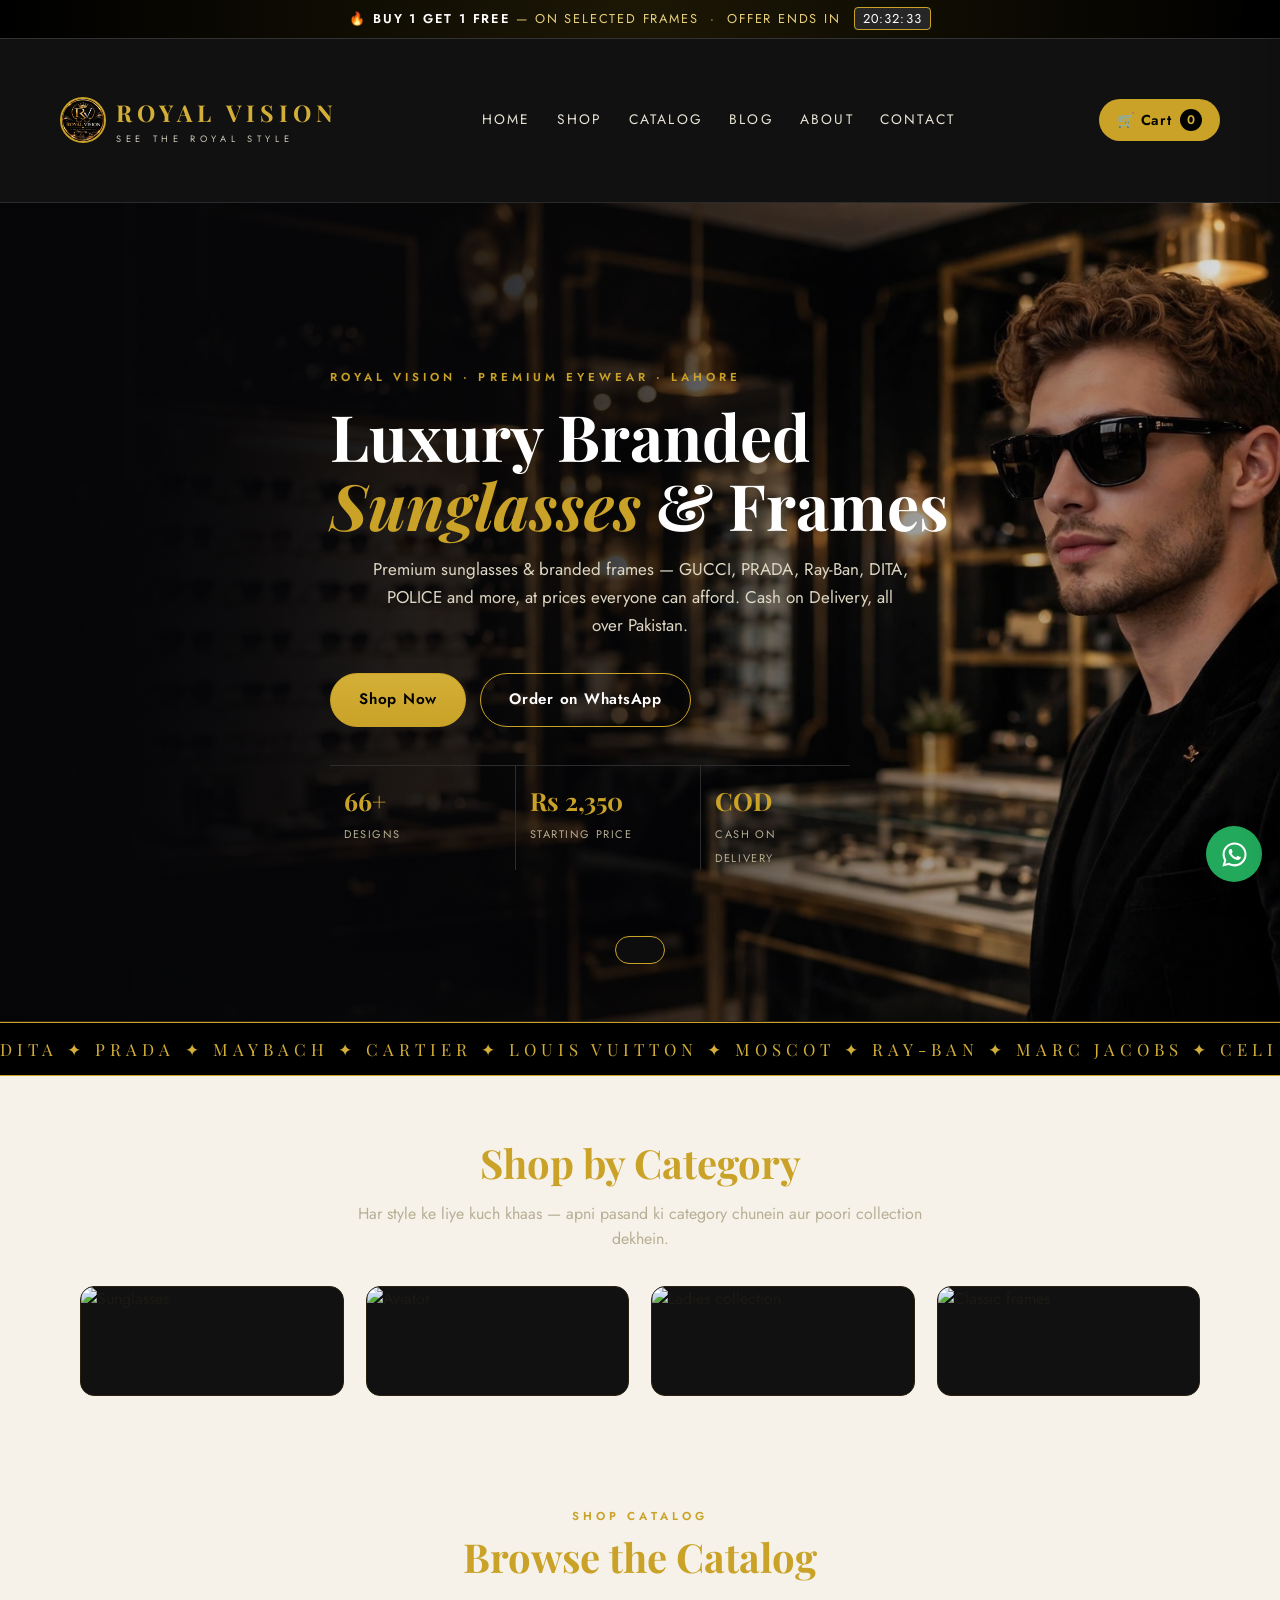
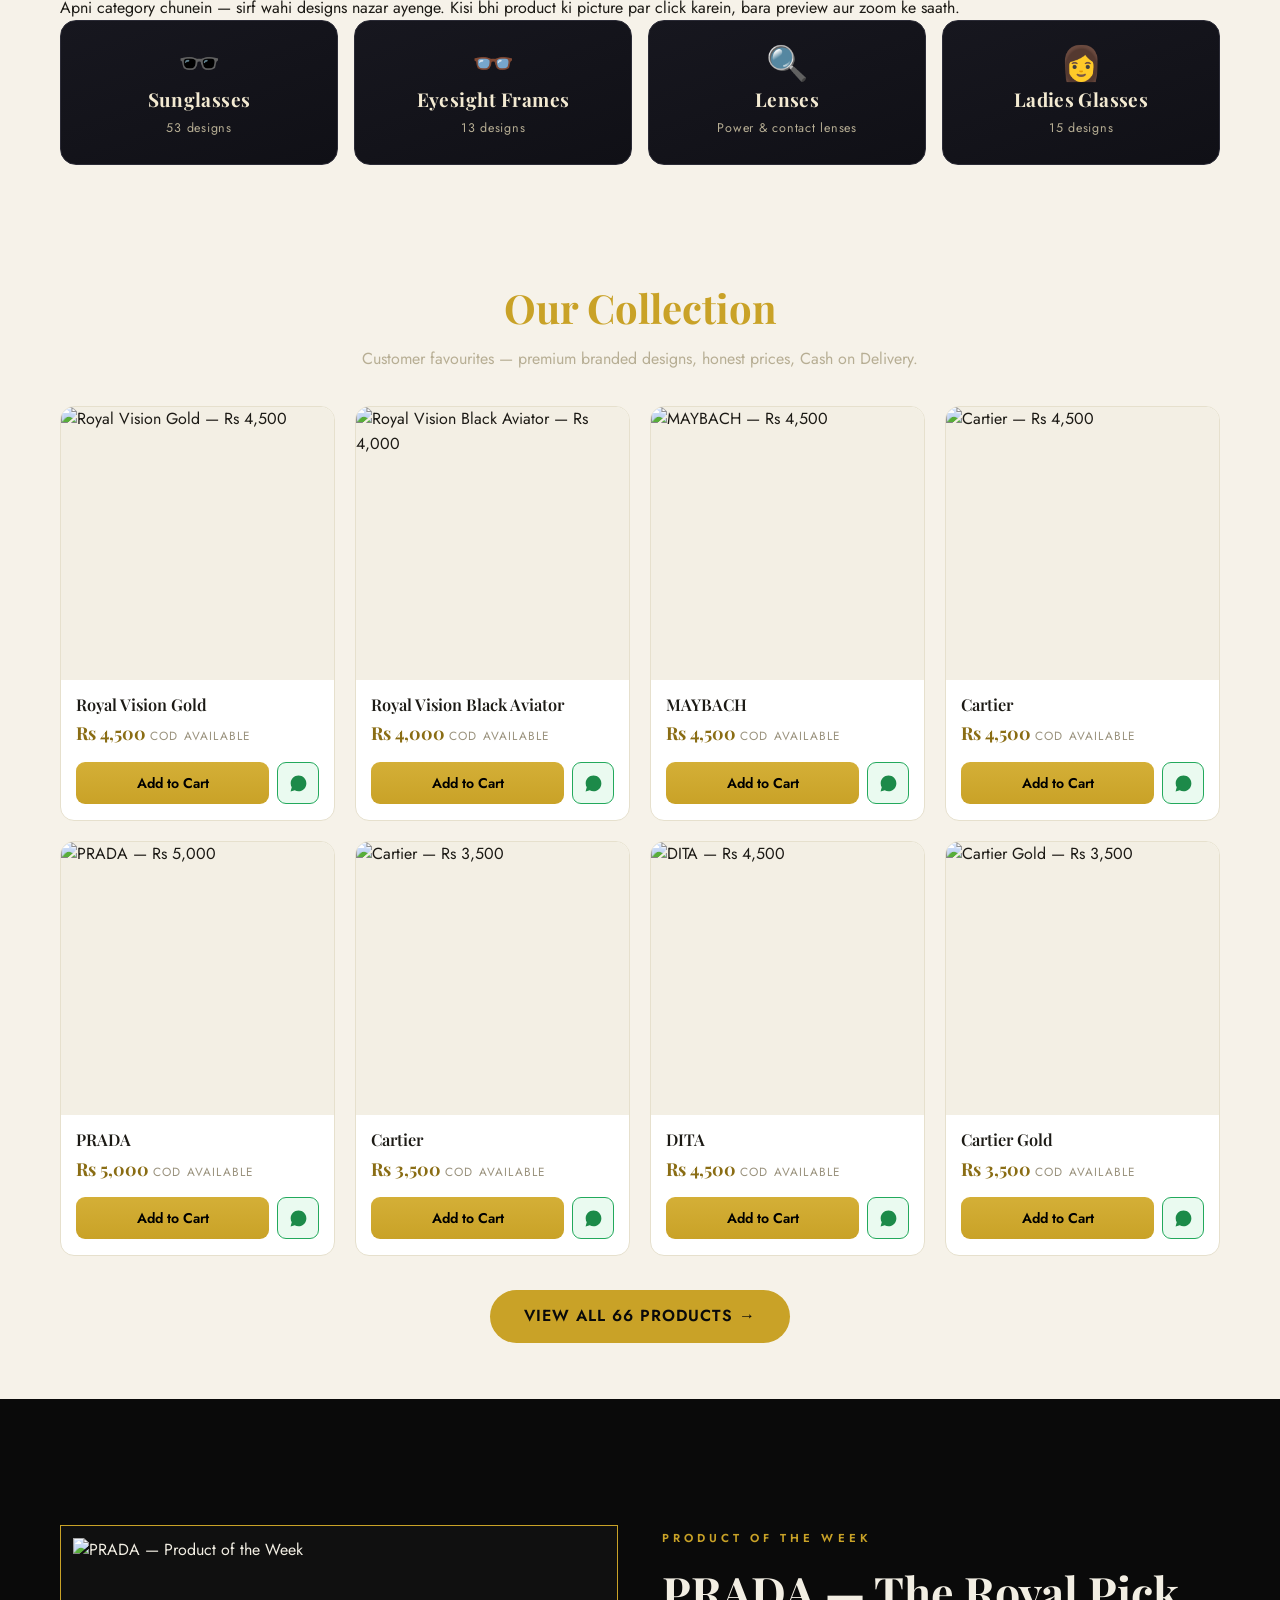
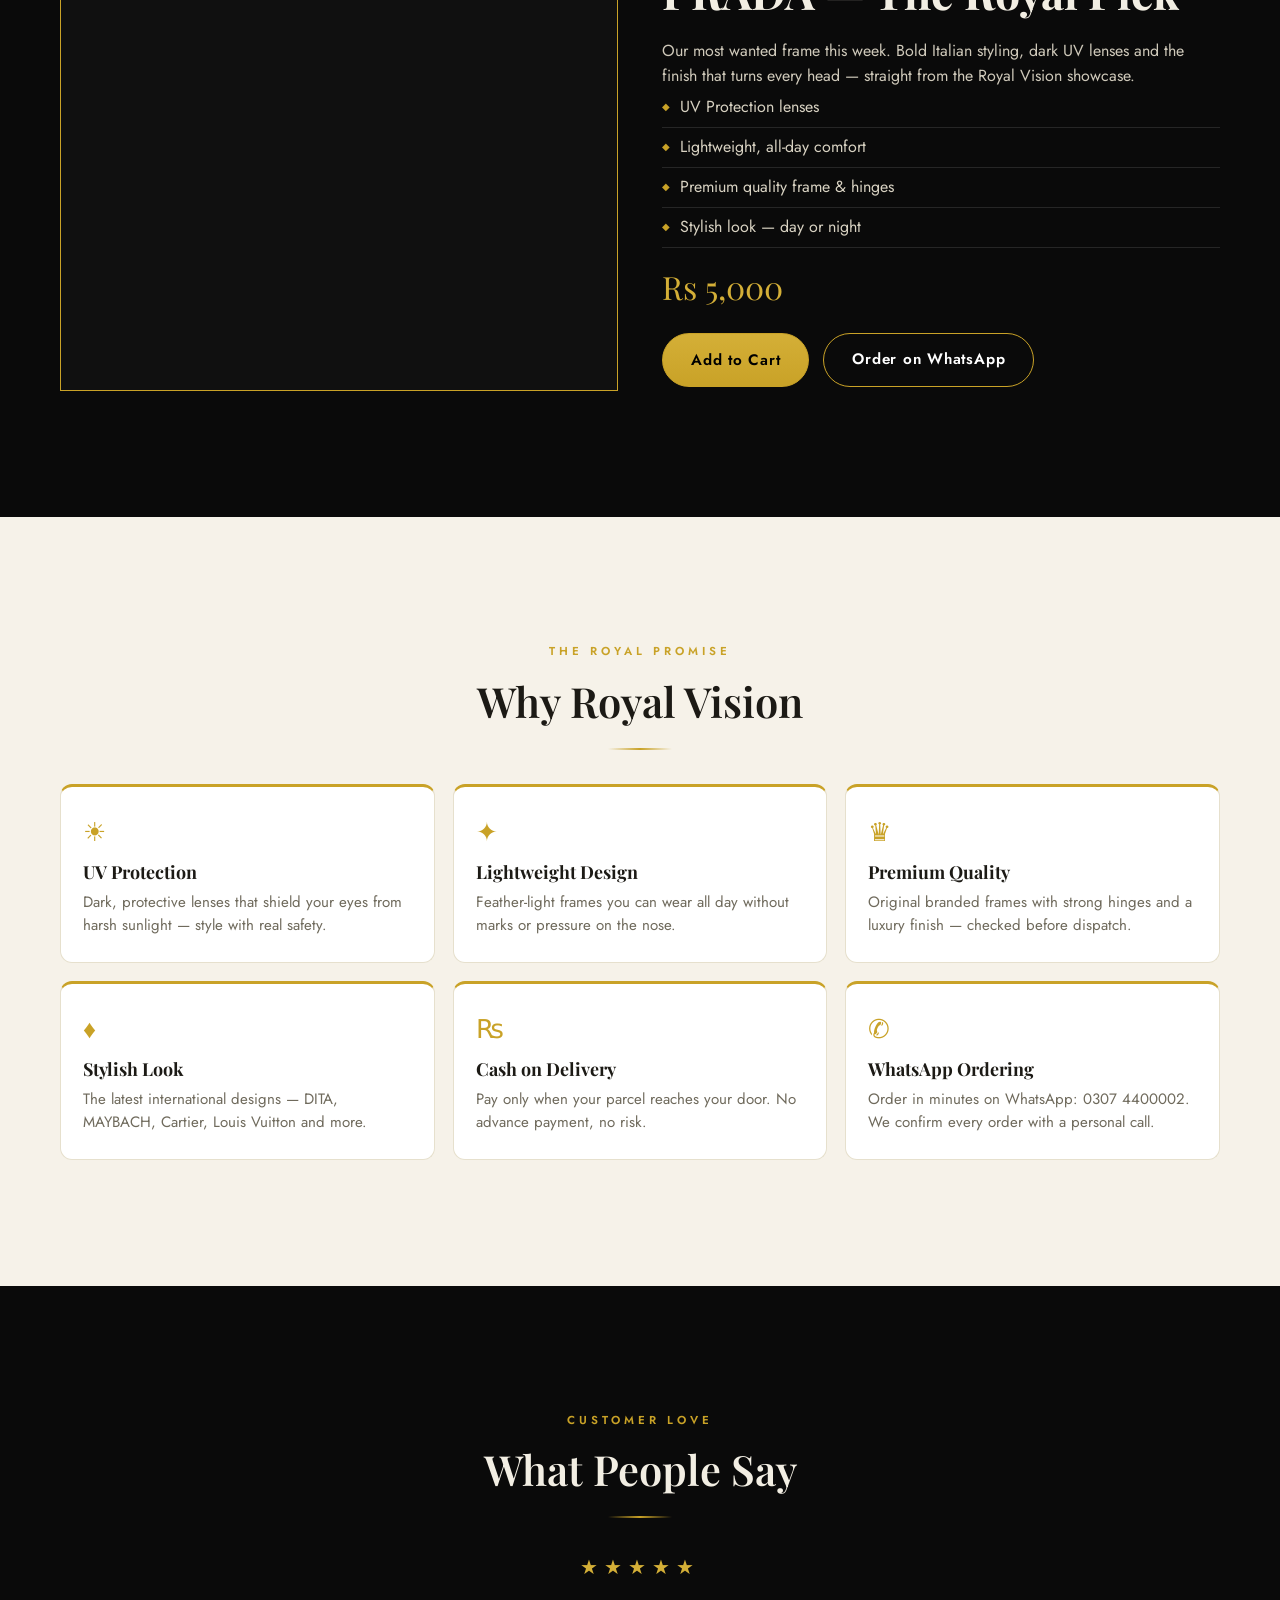
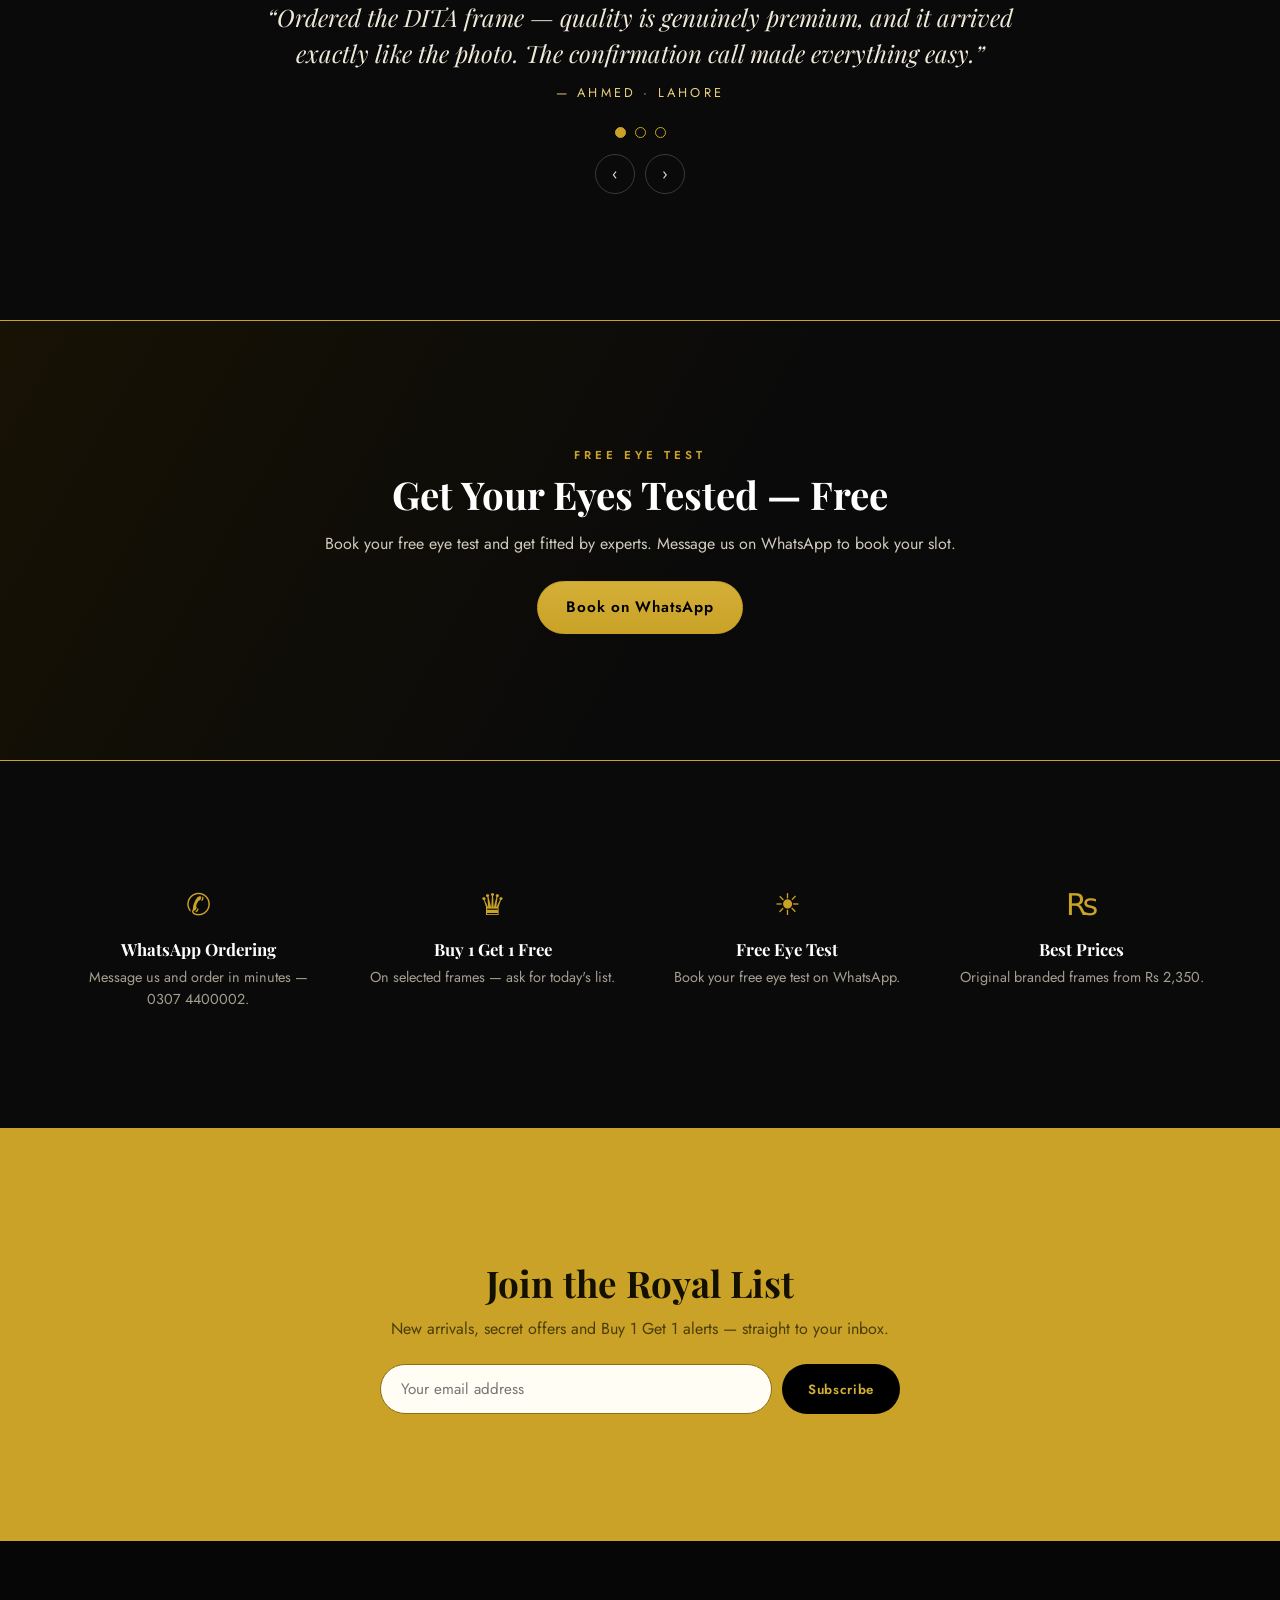
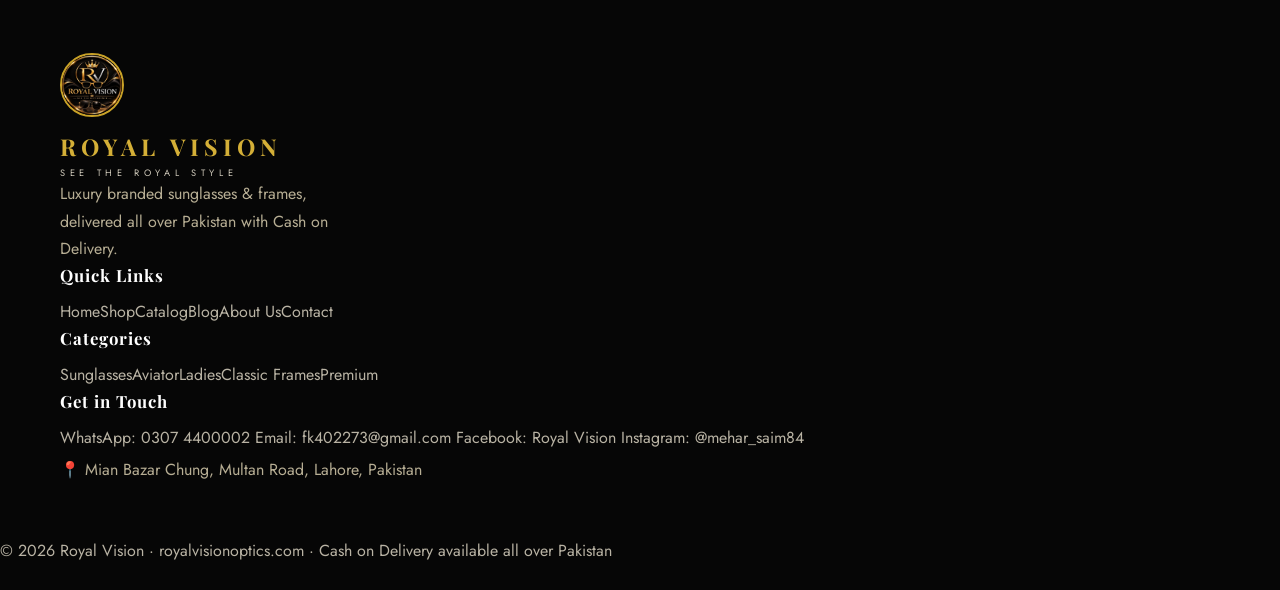
==== commit 2f3f6a7e: "Catalog page with 4 categories, picture preview with zoom, email x1 removed" ====
--- a/index.html
+++ b/index.html
@@ -15,13 +15,13 @@
 <header>
   <div class="wrap hbar">
     <a class="logo" href="index.html"><img class="logoimg" src="images/logo.jpg" alt="Royal Vision logo"><span>ROYAL VISION<small>SEE THE ROYAL STYLE</small></span></a>
-    <nav class="main"><a href="index.html" class="active">Home</a><a href="shop.html">Shop</a><a href="blog.html">Blog</a><a href="about.html">About</a><a href="contact.html">Contact</a></nav>
+    <nav class="main"><a href="index.html" class="active">Home</a><a href="shop.html">Shop</a><a href="catalog.html">Catalog</a><a href="blog.html">Blog</a><a href="about.html">About</a><a href="contact.html">Contact</a></nav>
     <div style="display:flex;gap:10px;align-items:center">
       <button class="cart-btn" id="openCart" aria-label="Open cart">🛒 Cart <span class="cart-count" id="cartCount">0</span></button>
       <button class="burger" id="burger" aria-label="Menu">☰</button>
     </div>
   </div>
-  <div class="mnav" id="mnav"><a href="index.html" class="active">Home</a><a href="shop.html">Shop</a><a href="blog.html">Blog</a><a href="about.html">About</a><a href="contact.html">Contact</a></div>
+  <div class="mnav" id="mnav"><a href="index.html" class="active">Home</a><a href="shop.html">Shop</a><a href="catalog.html">Catalog</a><a href="blog.html">Blog</a><a href="about.html">About</a><a href="contact.html">Contact</a></div>
 </header>
 <section class="herobanner">
   <div class="wrap herobanner-in">
@@ -50,6 +50,17 @@
     <a class="catcard" href="shop.html?cat=aviator"><span class="ph"><img src="https://royalvisionstore.wordpress.com/wp-content/uploads/2026/11/02-royal-vision-black-aviator-4000.jpg" alt="Aviator"></span><span class="lb"><span><h3>Aviator</h3><span>Timeless classic</span></span><span class="arrow">→</span></span></a>
     <a class="catcard" href="shop.html?cat=ladies"><span class="ph"><img src="https://royalvisionstore.wordpress.com/wp-content/uploads/2026/11/18-celine-2500.jpg" alt="Ladies collection"></span><span class="lb"><span><h3>Ladies</h3><span>15 styles</span></span><span class="arrow">→</span></span></a>
     <a class="catcard" href="shop.html?cat=classic"><span class="ph"><img src="https://royalvisionstore.wordpress.com/wp-content/uploads/2026/11/22-moscot-2500.jpg" alt="Classic frames"></span><span class="lb"><span><h3>Classic Frames</h3><span>24 styles</span></span><span class="arrow">→</span></span></a>
+  </div>
+</section>
+<section class="wrap">
+  <div class="eyebrow" style="text-align:center">Shop Catalog</div>
+  <h2 class="sec">Browse the Catalog</h2>
+  <p class="secsub">Apni category chunein — sirf wahi designs nazar ayenge. Kisi bhi product ki picture par click karein, bara preview aur zoom ke saath.</p>
+  <div class="catopts catopts-home">
+    <a class="catopt" href="catalog.html#sunglasses"><span class="ci">🕶️</span><b>Sunglasses</b><small>53 designs</small></a>
+    <a class="catopt" href="catalog.html#eyesight"><span class="ci">👓</span><b>Eyesight Frames</b><small>13 designs</small></a>
+    <a class="catopt" href="catalog.html#lenses"><span class="ci">🔍</span><b>Lenses</b><small>Power &amp; contact lenses</small></a>
+    <a class="catopt" href="catalog.html#ladies"><span class="ci">👩</span><b>Ladies Glasses</b><small>15 designs</small></a>
   </div>
 </section>
 <section class="wrap" id="featured">
@@ -163,7 +174,7 @@
     </div>
     <div>
       <h4>Quick Links</h4>
-      <a href="index.html">Home</a><a href="shop.html">Shop</a><a href="blog.html">Blog</a><a href="about.html">About Us</a><a href="contact.html">Contact</a>
+      <a href="index.html">Home</a><a href="shop.html">Shop</a><a href="catalog.html">Catalog</a><a href="blog.html">Blog</a><a href="about.html">About Us</a><a href="contact.html">Contact</a>
     </div>
     <div>
       <h4>Categories</h4>
@@ -239,6 +250,19 @@
 
 <div class="toast" id="toast"></div>
 
+<div class="pv" id="preview" aria-hidden="true">
+  <div class="pvbg" id="pvBg"></div>
+  <figure class="pvbox">
+    <button class="pvx" id="pvClose" aria-label="Close preview">✕</button>
+    <div class="pvstage" id="pvStage"><img id="pvImg" alt="Product picture preview"></div>
+    <figcaption class="pvcap">
+      <div class="pvinfo"><h3 id="pvName"></h3><div class="pvprice" id="pvPrice"></div></div>
+      <div class="pvtools"><button id="pvOut" aria-label="Zoom out">−</button><button id="pvReset">Reset</button><button id="pvIn" aria-label="Zoom in">+</button></div>
+      <div class="pvacts"><button class="pvadd" id="pvAdd">Add to Cart</button><a class="pvwa" id="pvWa" target="_blank" rel="noopener">Order on WhatsApp</a></div>
+      <p class="pvhint">Picture par click karein to zoom hoga — zoom karke drag bhi kar sakte hain. Mobile par + / − buttons use karein.</p>
+    </figcaption>
+  </figure>
+</div>
 <script src="store.js"></script>
 </body>
 </html>
--- a/style.css
+++ b/style.css
@@ -345,3 +345,39 @@
   .herobanner h1{font-size:26px}
   .logo{font-size:.92rem}
 }
+
+/* --- catalog options + picture preview/zoom (24 Nov) --- */
+.catopts{display:grid;grid-template-columns:repeat(4,1fr);gap:16px}
+.catopt{display:flex;flex-direction:column;align-items:center;gap:4px;padding:26px 12px;background:linear-gradient(160deg,#17171f,#101016);border:1px solid #2b2b36;border-radius:16px;color:#f3ead2;cursor:pointer;text-decoration:none;font-family:Jost,sans-serif;transition:border-color .2s,transform .2s}
+.catopt:hover{border-color:var(--gold);transform:translateY(-2px)}
+.catopt.on{border-color:var(--gold);background:linear-gradient(160deg,#241d0d,#141007);box-shadow:0 0 0 1px var(--gold) inset}
+.catopt .ci{font-size:34px;line-height:1}
+.catopt b{font-family:"Playfair Display",serif;font-size:19px;letter-spacing:.02em}
+.catopt small{color:#b7ae94;font-size:12.5px;letter-spacing:.06em}
+.lensbox{background:linear-gradient(160deg,#17171f,#101016);border:1px solid #2b2b36;border-radius:18px;padding:34px}
+.lensbox h3{font-family:"Playfair Display",serif;font-size:26px;color:#f3ead2;margin:0 0 10px}
+.lensbox p{color:#cfc7a8;line-height:1.7;max-width:720px}
+.lensgrid{display:grid;grid-template-columns:repeat(2,1fr);gap:14px;margin:22px 0 26px}
+.lensgrid div{background:#0d0d12;border:1px solid #26262f;border-radius:12px;padding:16px}
+.lensgrid b{display:block;color:var(--gold);font-size:16px;margin-bottom:4px}
+.lensgrid span{color:#b7ae94;font-size:14px;line-height:1.5}
+.card .ph{cursor:zoom-in}
+.pv{position:fixed;inset:0;z-index:200;display:none}
+.pv.open{display:block}
+.pvbg{position:absolute;inset:0;background:rgba(3,3,6,.88)}
+.pvbox{position:relative;max-width:520px;margin:4vh auto;background:#101016;border:1px solid #33333f;border-radius:18px;overflow:hidden;max-height:92vh;display:flex;flex-direction:column}
+.pvx{position:absolute;top:10px;right:10px;z-index:3;width:38px;height:38px;border-radius:50%;border:1px solid #444;background:rgba(10,10,14,.85);color:#f3ead2;font-size:17px;cursor:pointer}
+.pvstage{overflow:hidden;background:#000;display:flex;align-items:center;justify-content:center;min-height:300px}
+.pvstage img{max-width:100%;max-height:56vh;object-fit:contain;transition:transform .15s ease;cursor:zoom-in;touch-action:none}
+.pvcap{padding:16px 18px 18px}
+.pvinfo{display:flex;justify-content:space-between;align-items:baseline;gap:12px}
+.pvinfo h3{font-family:"Playfair Display",serif;color:#f3ead2;font-size:21px;margin:0}
+.pvprice{color:var(--gold);font-weight:600;font-size:19px;white-space:nowrap}
+.pvtools{display:flex;gap:8px;margin:12px 0}
+.pvtools button{flex:1;padding:9px;background:#1b1b24;border:1px solid #34343f;color:#f3ead2;border-radius:10px;font-size:16px;cursor:pointer;font-family:Jost,sans-serif}
+.pvtools button:hover{border-color:var(--gold)}
+.pvacts{display:flex;gap:10px}
+.pvadd{flex:1;background:var(--gold);color:#0a0a0a;border:none;font-weight:600;letter-spacing:.5px;padding:13px;border-radius:30px;cursor:pointer;font-family:Jost,sans-serif;font-size:15px}
+.pvwa{flex:1;text-align:center;background:#1faa55;color:#fff;font-weight:600;letter-spacing:.5px;padding:13px;border-radius:30px;text-decoration:none;font-size:15px}
+.pvhint{color:#8f8871;font-size:12.5px;margin:12px 0 0;line-height:1.5}
+@media(max-width:760px){.catopts{grid-template-columns:repeat(2,1fr);gap:12px}.catopt{padding:20px 8px}.catopt .ci{font-size:28px}.catopt b{font-size:16px}.lensgrid{grid-template-columns:1fr}.pvbox{margin:2vh 10px}.pvstage img{max-height:50vh}}
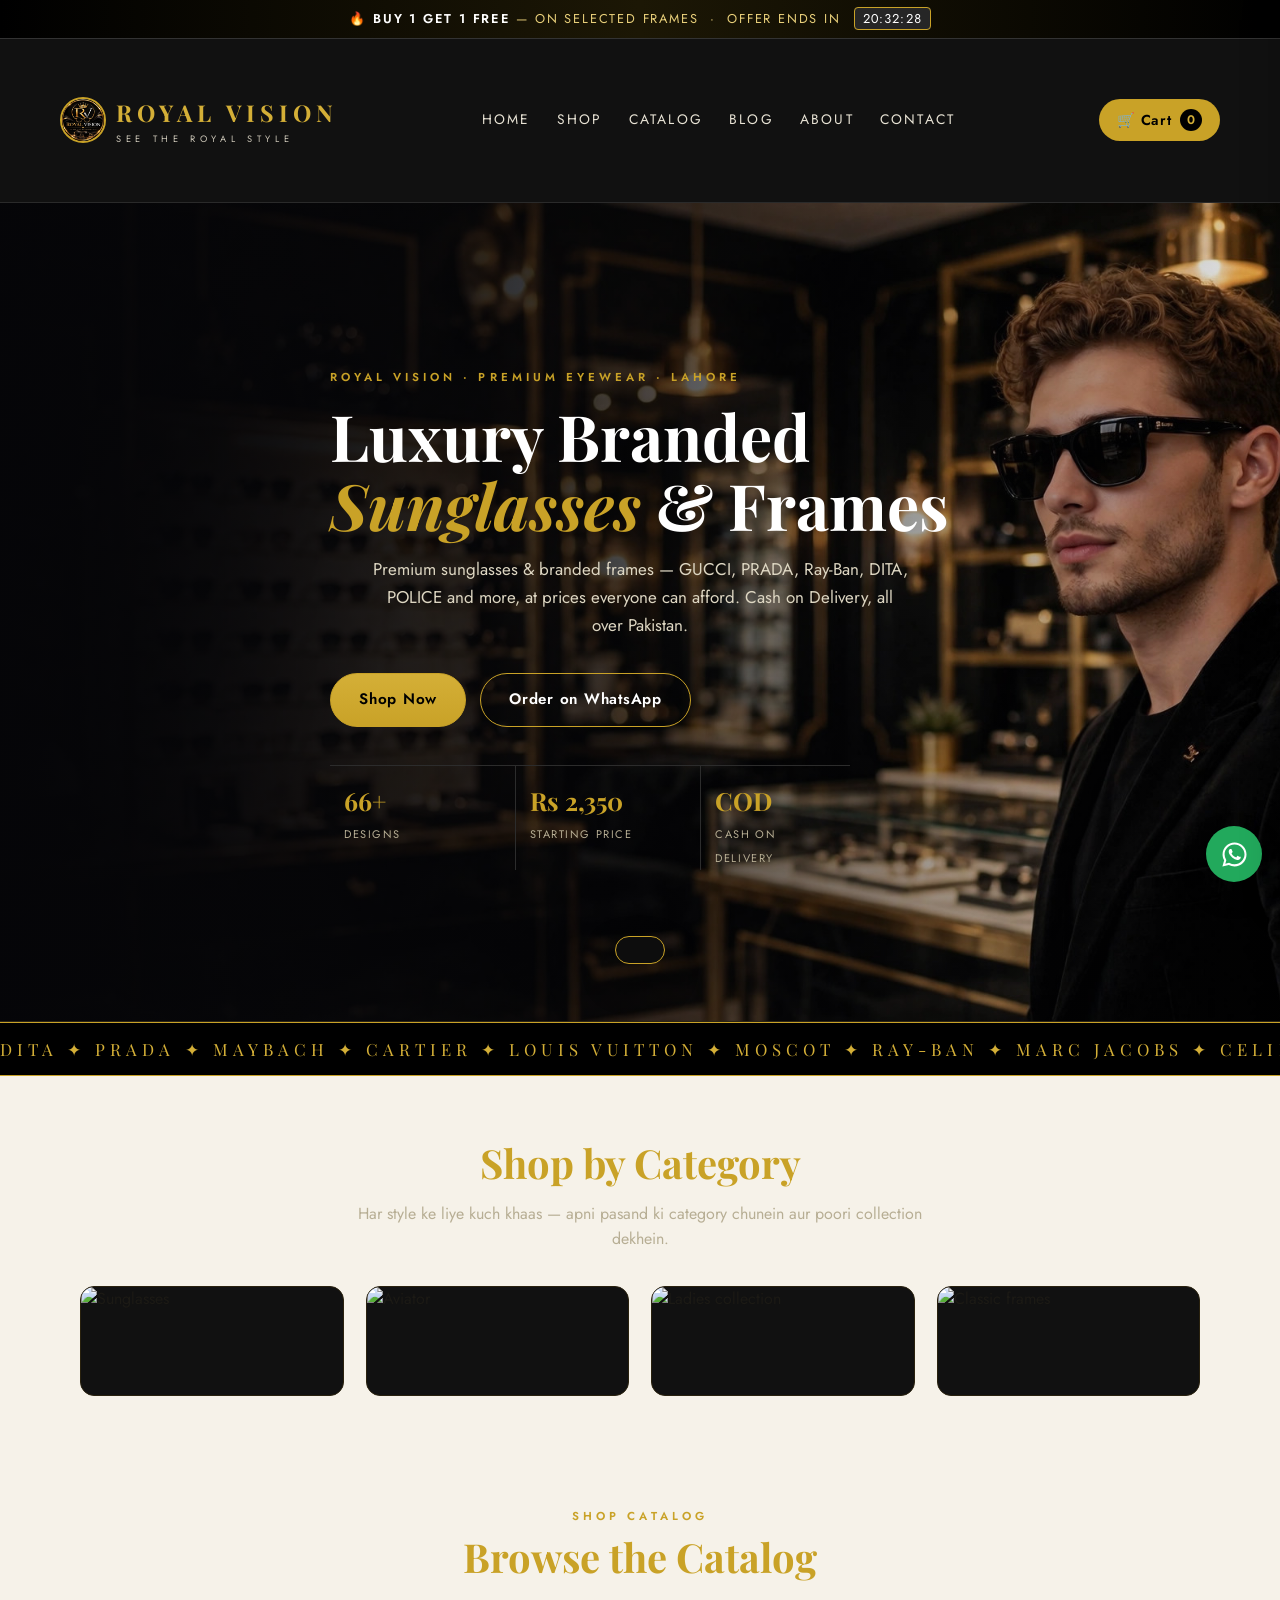
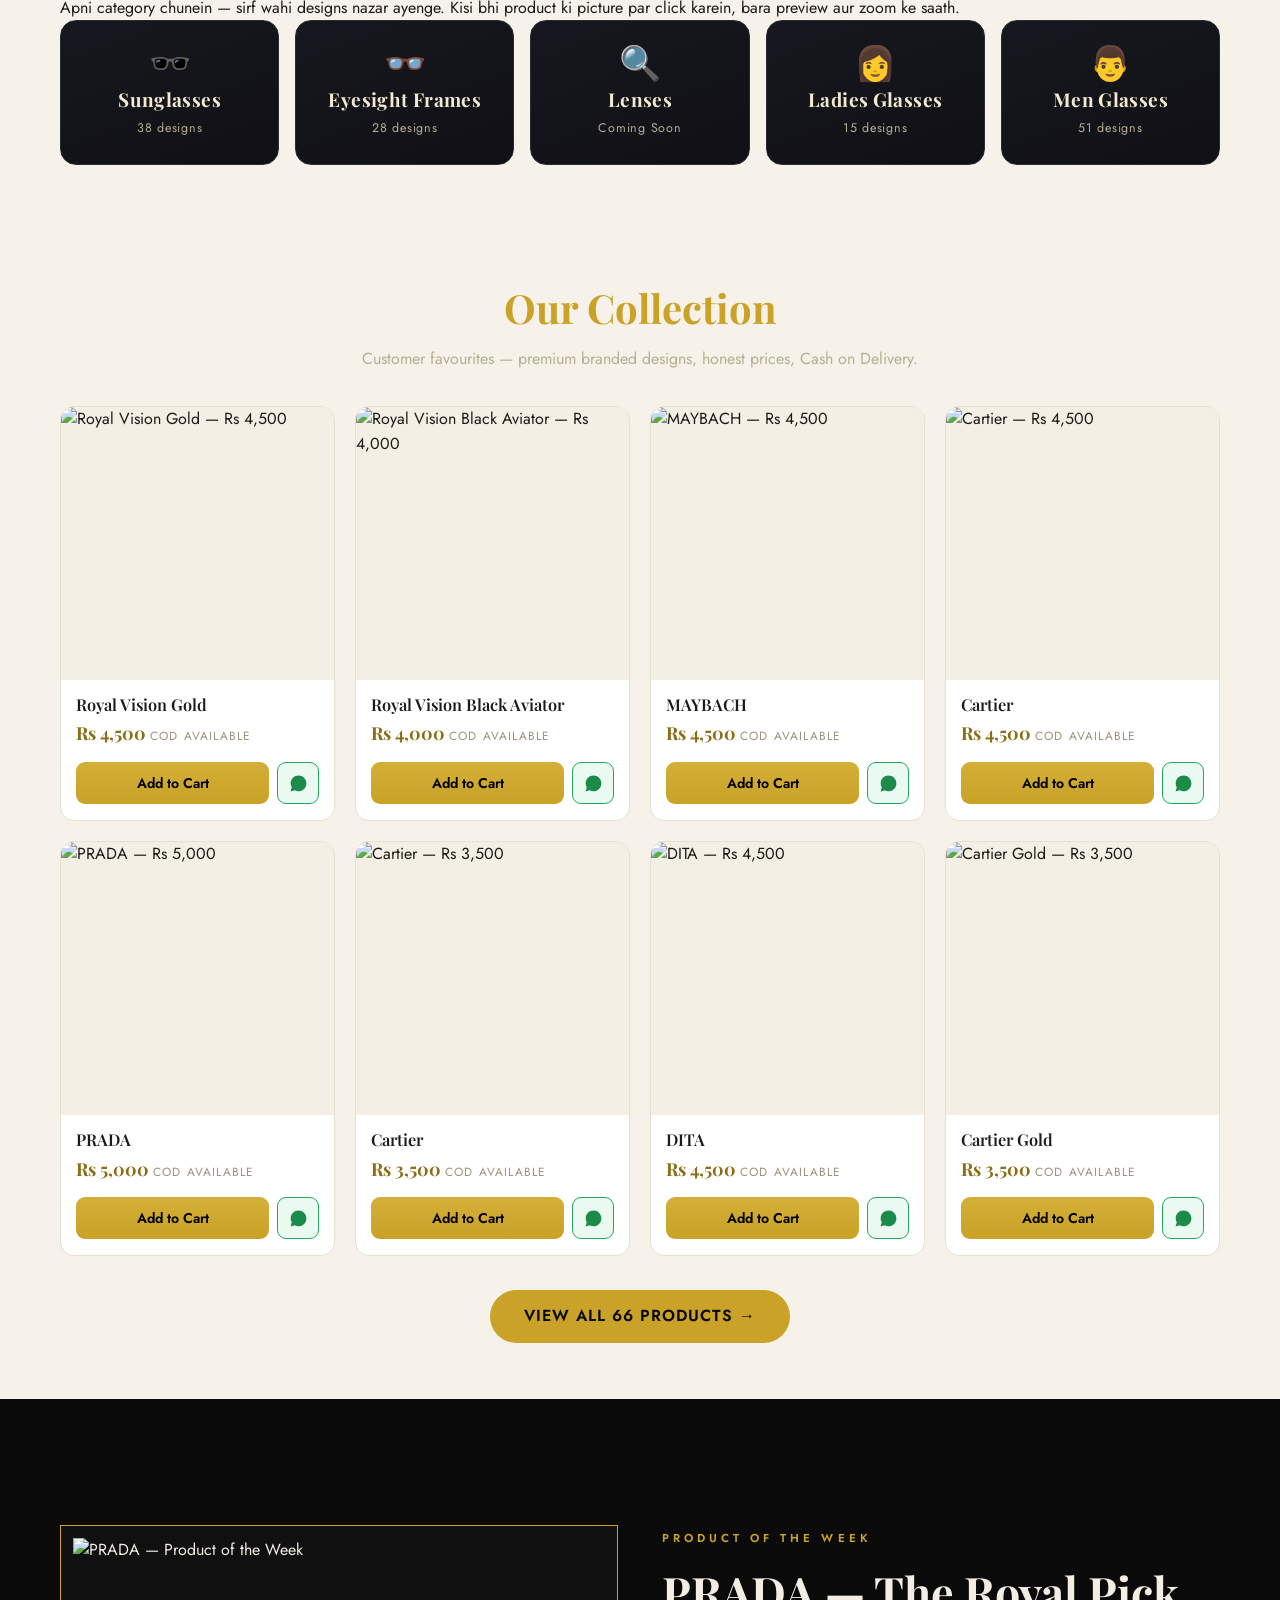
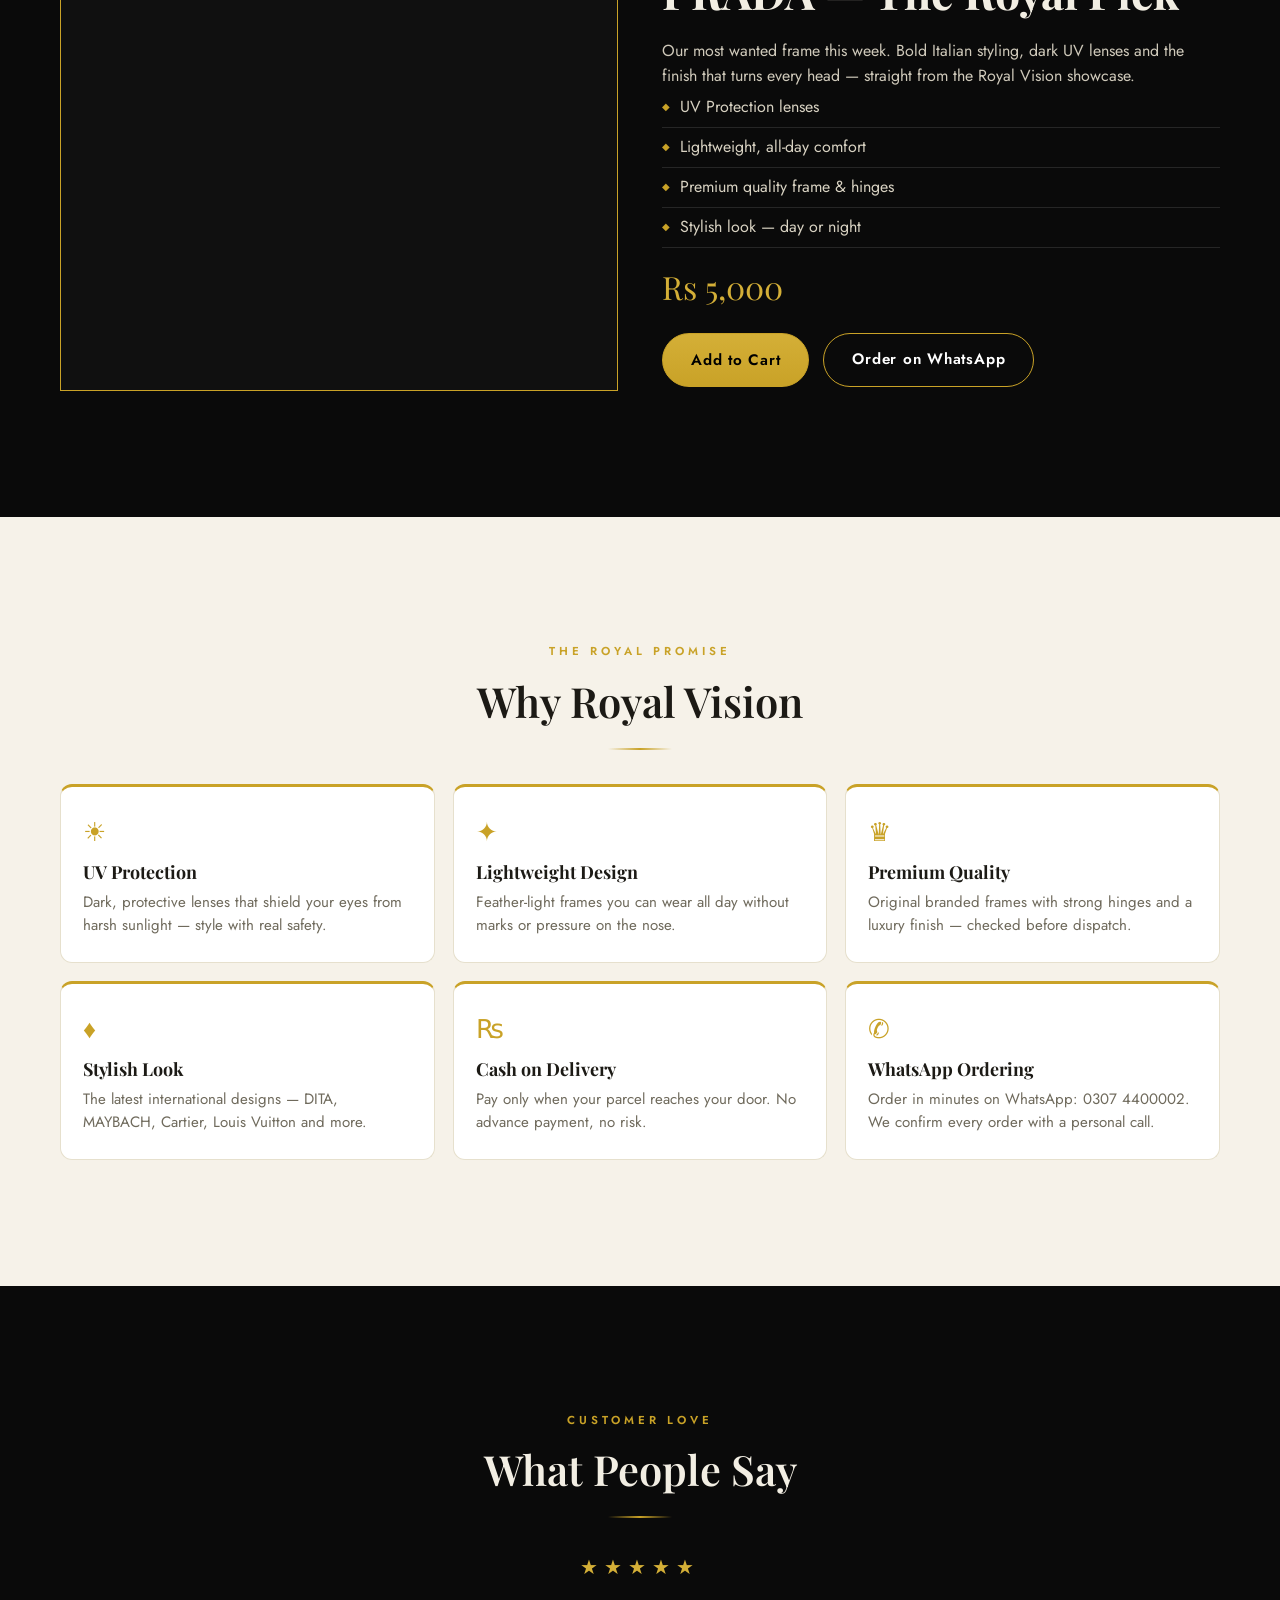
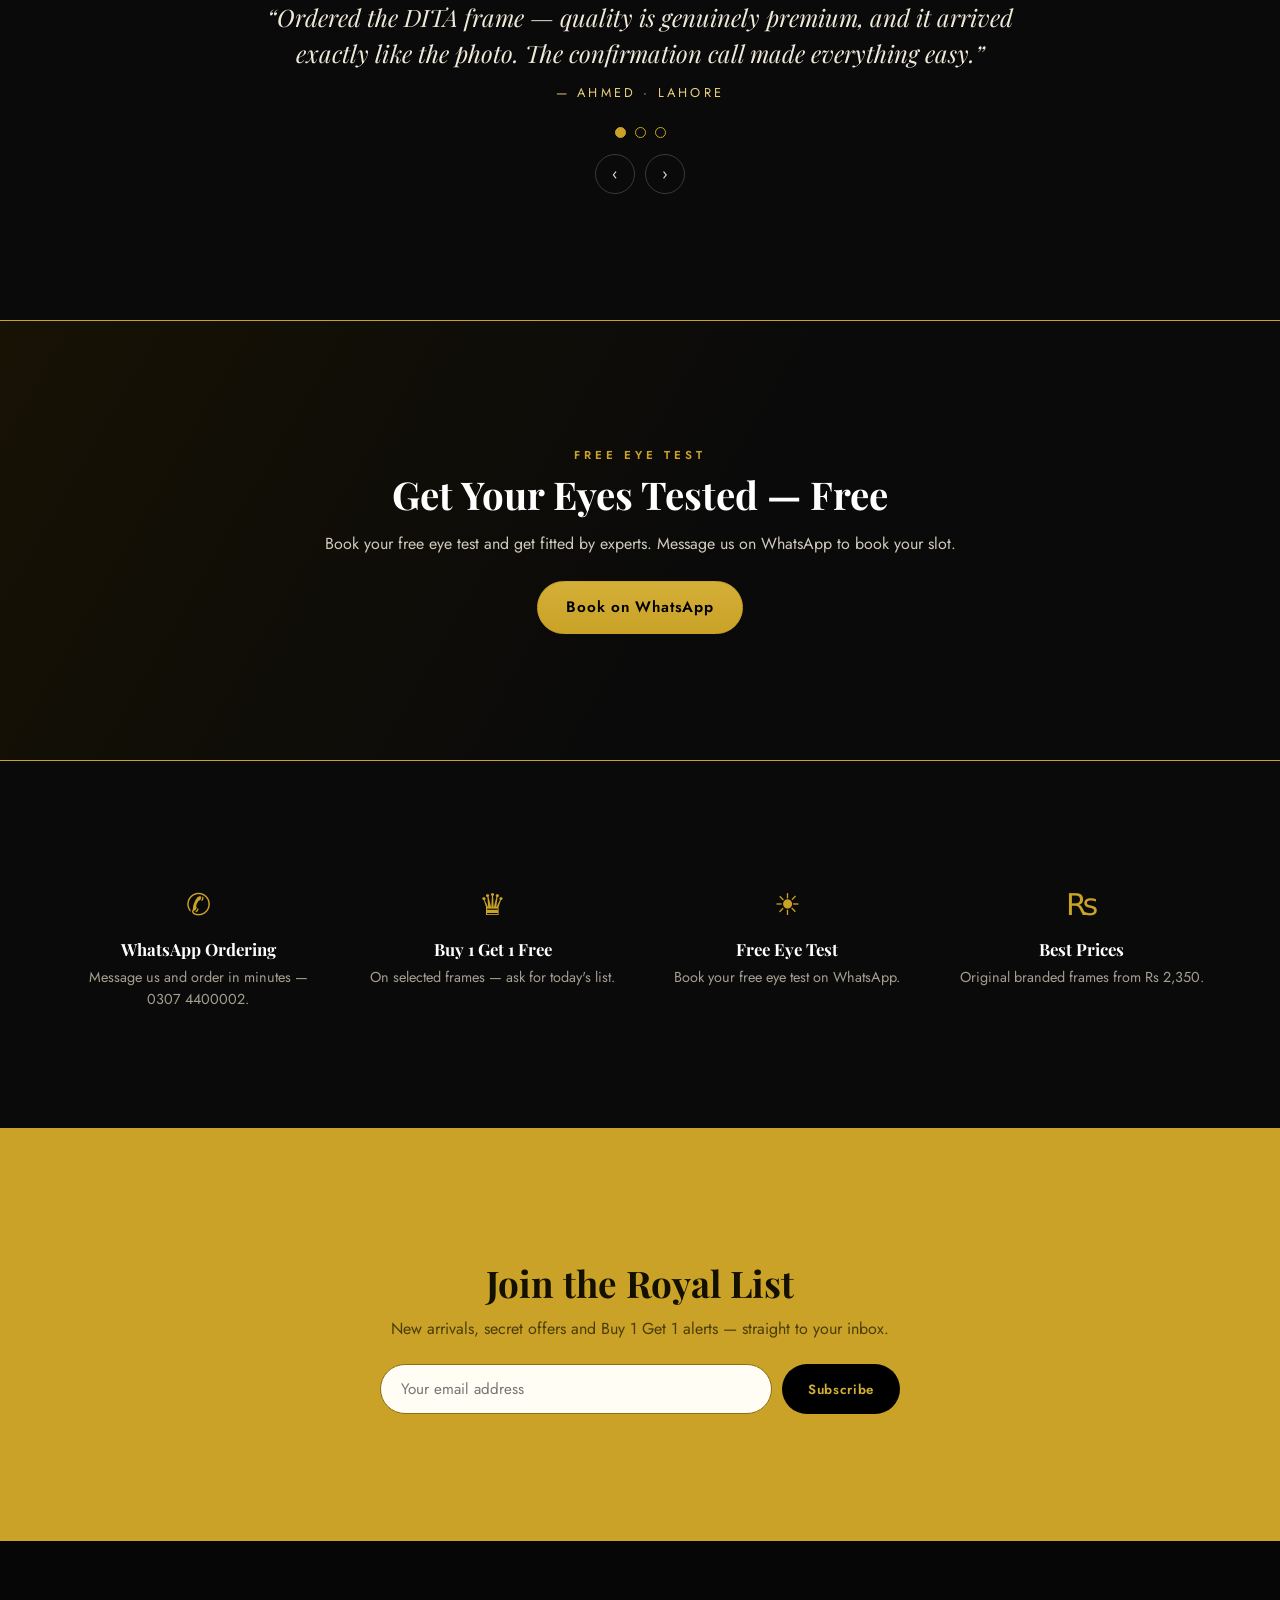
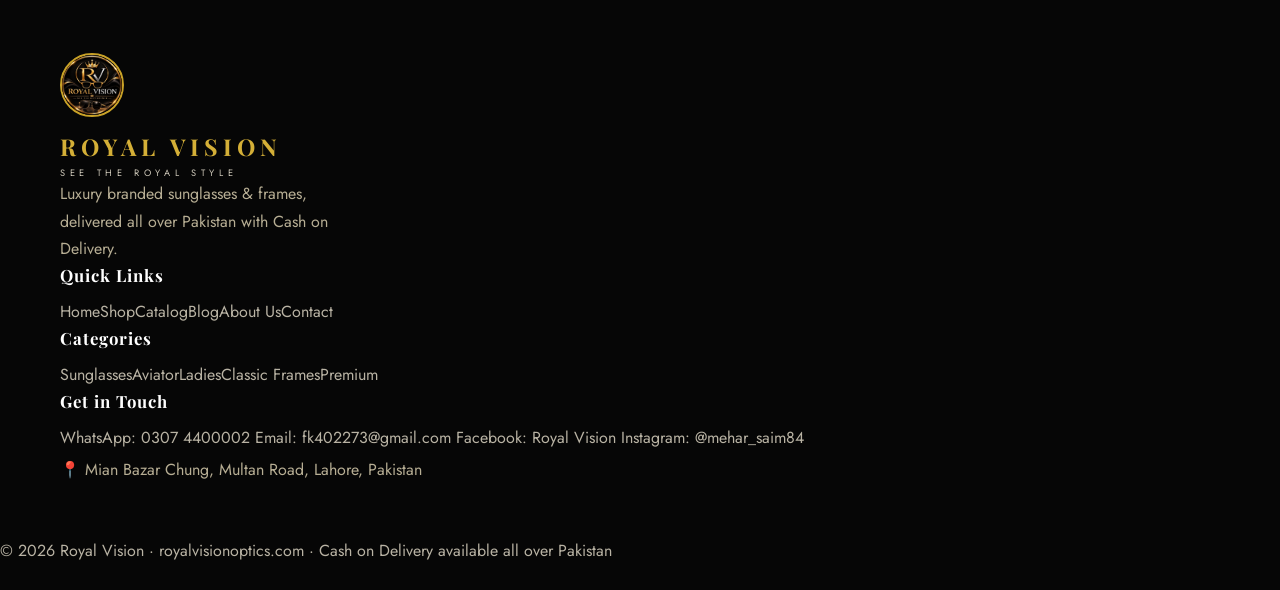
==== commit b70ade63: "Catalog dropdown, correct sunglasses/eyesight split, Men category, Lenses coming soon" ====
--- a/index.html
+++ b/index.html
@@ -57,10 +57,11 @@
   <h2 class="sec">Browse the Catalog</h2>
   <p class="secsub">Apni category chunein — sirf wahi designs nazar ayenge. Kisi bhi product ki picture par click karein, bara preview aur zoom ke saath.</p>
   <div class="catopts catopts-home">
-    <a class="catopt" href="catalog.html#sunglasses"><span class="ci">🕶️</span><b>Sunglasses</b><small>53 designs</small></a>
-    <a class="catopt" href="catalog.html#eyesight"><span class="ci">👓</span><b>Eyesight Frames</b><small>13 designs</small></a>
-    <a class="catopt" href="catalog.html#lenses"><span class="ci">🔍</span><b>Lenses</b><small>Power &amp; contact lenses</small></a>
+    <a class="catopt" href="catalog.html#sunglasses"><span class="ci">🕶️</span><b>Sunglasses</b><small>38 designs</small></a>
+    <a class="catopt" href="catalog.html#eyesight"><span class="ci">👓</span><b>Eyesight Frames</b><small>28 designs</small></a>
+    <a class="catopt" href="catalog.html#lenses"><span class="ci">🔍</span><b>Lenses</b><small>Coming Soon</small></a>
     <a class="catopt" href="catalog.html#ladies"><span class="ci">👩</span><b>Ladies Glasses</b><small>15 designs</small></a>
+    <a class="catopt" href="catalog.html#men"><span class="ci">👨</span><b>Men Glasses</b><small>51 designs</small></a>
   </div>
 </section>
 <section class="wrap" id="featured">
--- a/style.css
+++ b/style.css
@@ -381,3 +381,17 @@
 .pvwa{flex:1;text-align:center;background:#1faa55;color:#fff;font-weight:600;letter-spacing:.5px;padding:13px;border-radius:30px;text-decoration:none;font-size:15px}
 .pvhint{color:#8f8871;font-size:12.5px;margin:12px 0 0;line-height:1.5}
 @media(max-width:760px){.catopts{grid-template-columns:repeat(2,1fr);gap:12px}.catopt{padding:20px 8px}.catopt .ci{font-size:28px}.catopt b{font-size:16px}.lensgrid{grid-template-columns:1fr}.pvbox{margin:2vh 10px}.pvstage img{max-height:50vh}}
+
+/* --- catalog dropdown + coming soon (24 Nov, professional pass) --- */
+.catbar{display:flex;align-items:center;gap:16px;flex-wrap:wrap;background:linear-gradient(160deg,#17171f,#101016);border:1px solid #2b2b36;border-radius:14px;padding:16px 20px}
+.catbar label{font-family:"Playfair Display",serif;font-size:18px;color:#f3ead2;letter-spacing:.03em}
+.catselect{flex:1;min-width:230px;background:#0d0d12;color:#f3ead2;border:1px solid var(--gold);border-radius:10px;padding:13px 14px;font-family:Jost,sans-serif;font-size:16px;cursor:pointer;outline:none}
+.catselect:focus{box-shadow:0 0 0 3px rgba(201,162,39,.25)}
+.catcount{color:#b7ae94;font-size:14.5px;letter-spacing:.04em;white-space:nowrap}
+.comingsoon{text-align:center;background:linear-gradient(160deg,#17171f,#101016);border:1px solid #2b2b36;border-radius:18px;padding:56px 24px}
+.cs-badge{display:inline-block;border:1px solid var(--gold);color:var(--gold);letter-spacing:.35em;font-size:12px;padding:7px 16px 7px 20px;border-radius:30px;margin-bottom:18px}
+.comingsoon h3{font-family:"Playfair Display",serif;font-size:42px;color:#f3ead2;margin:0 0 12px}
+.comingsoon p{color:#cfc7a8;line-height:1.75;margin:0 auto 26px;max-width:520px}
+.catopts-home{grid-template-columns:repeat(5,1fr)}
+@media(max-width:1020px){.catopts-home{grid-template-columns:repeat(3,1fr)}}
+@media(max-width:640px){.catopts-home{grid-template-columns:repeat(2,1fr)}.catbar{padding:14px}.catcount{white-space:normal}.comingsoon h3{font-size:32px}}
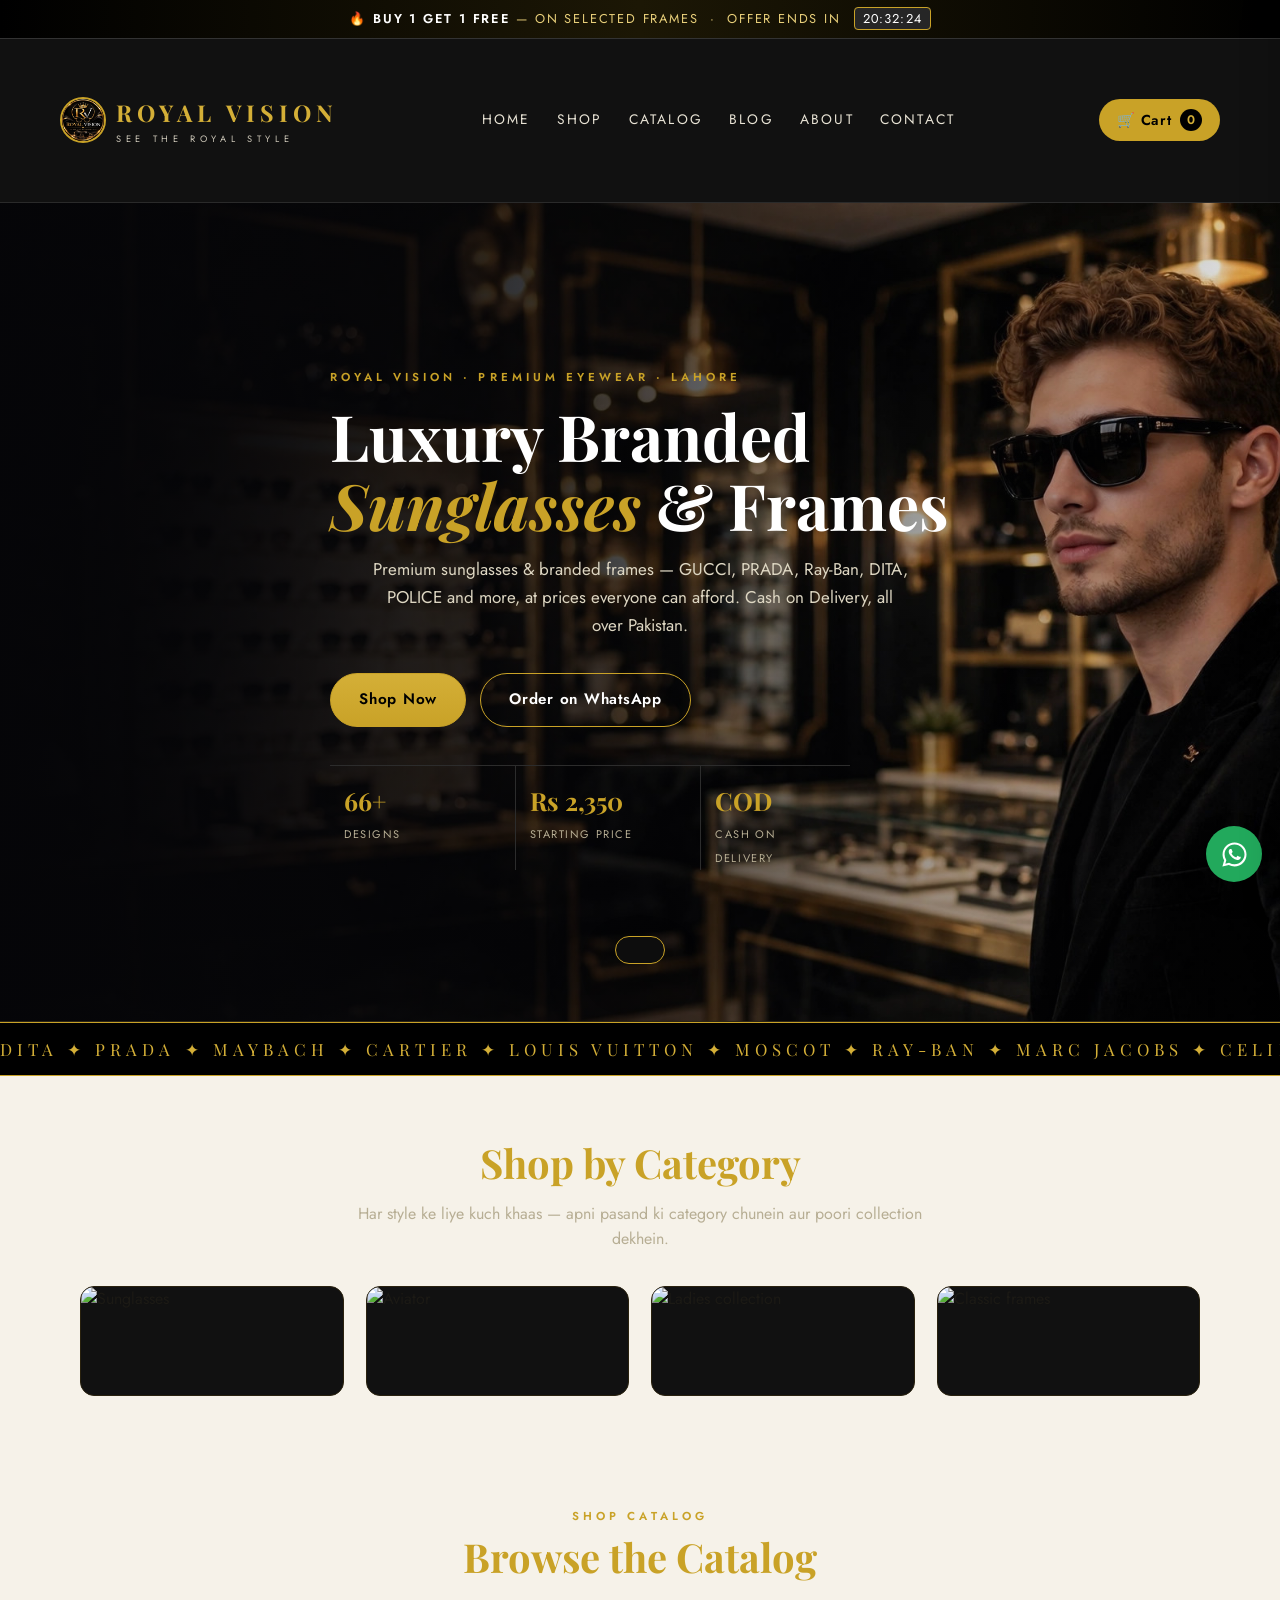
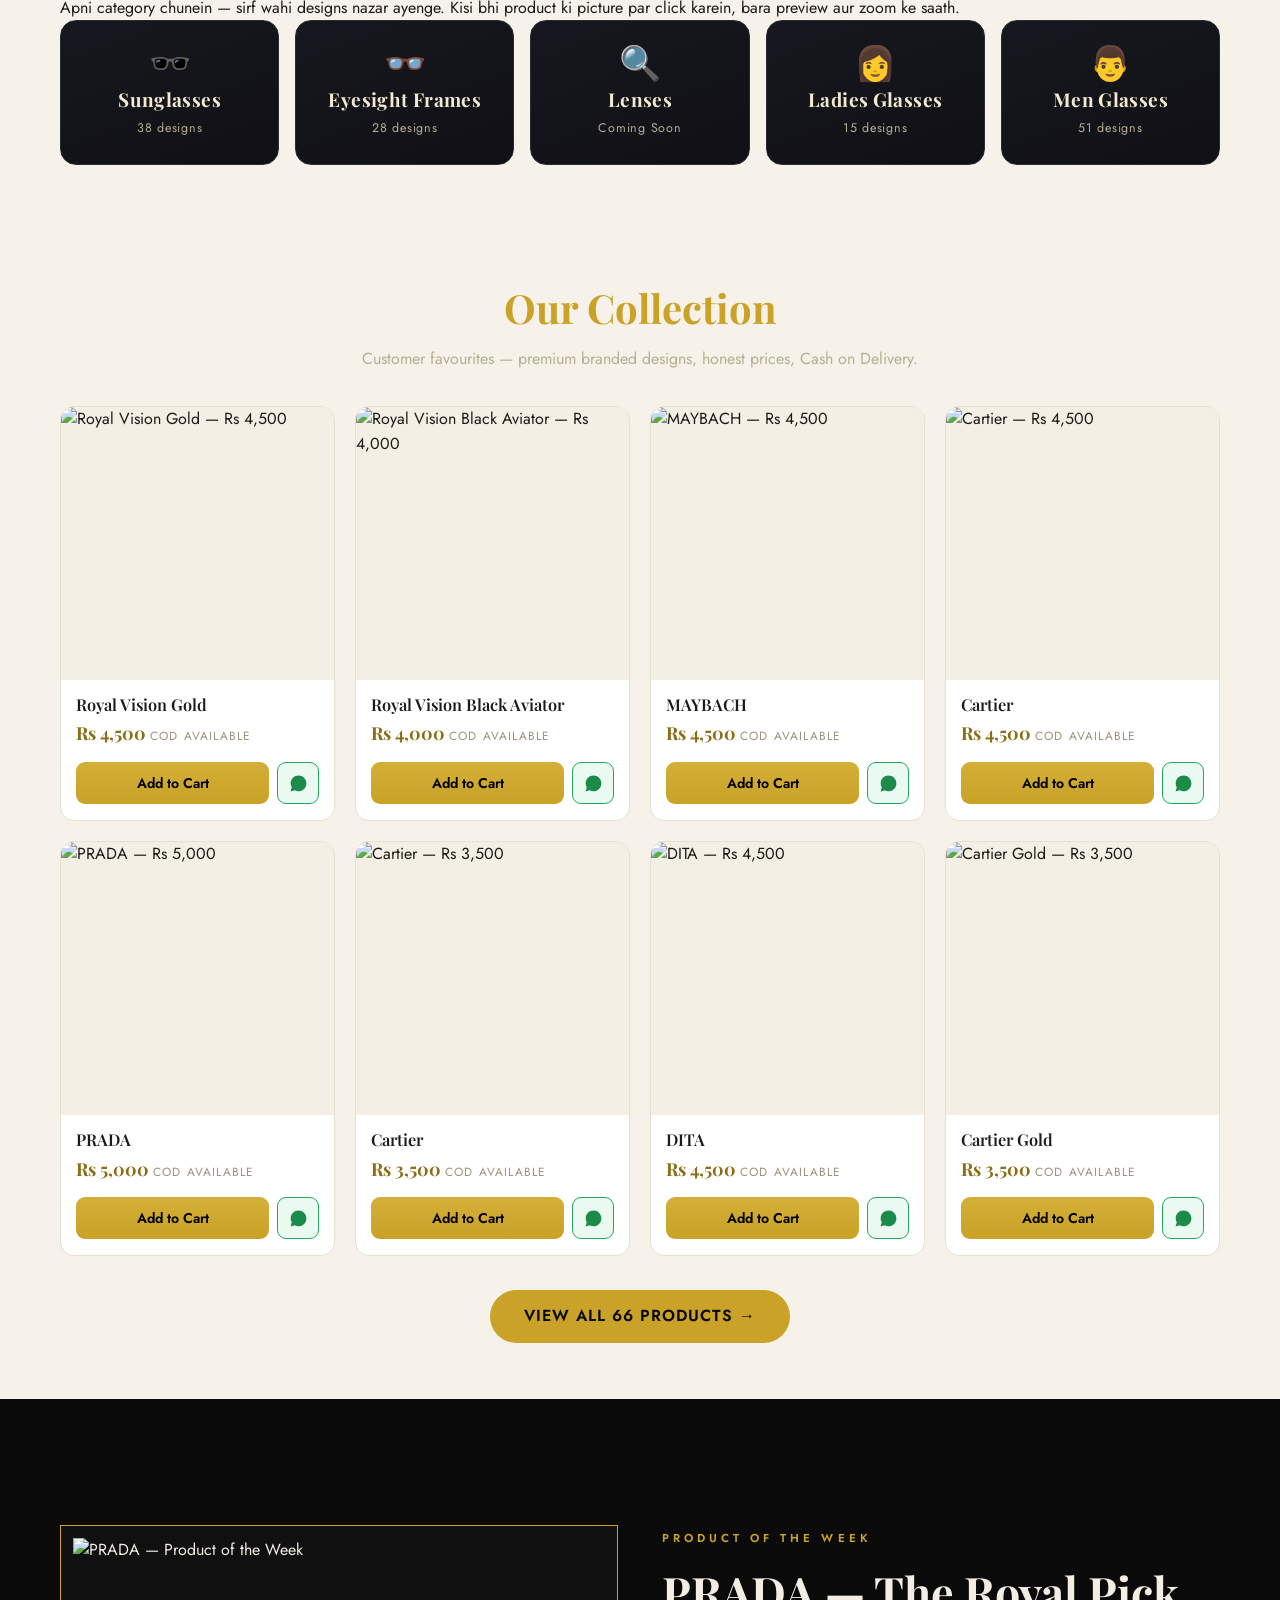
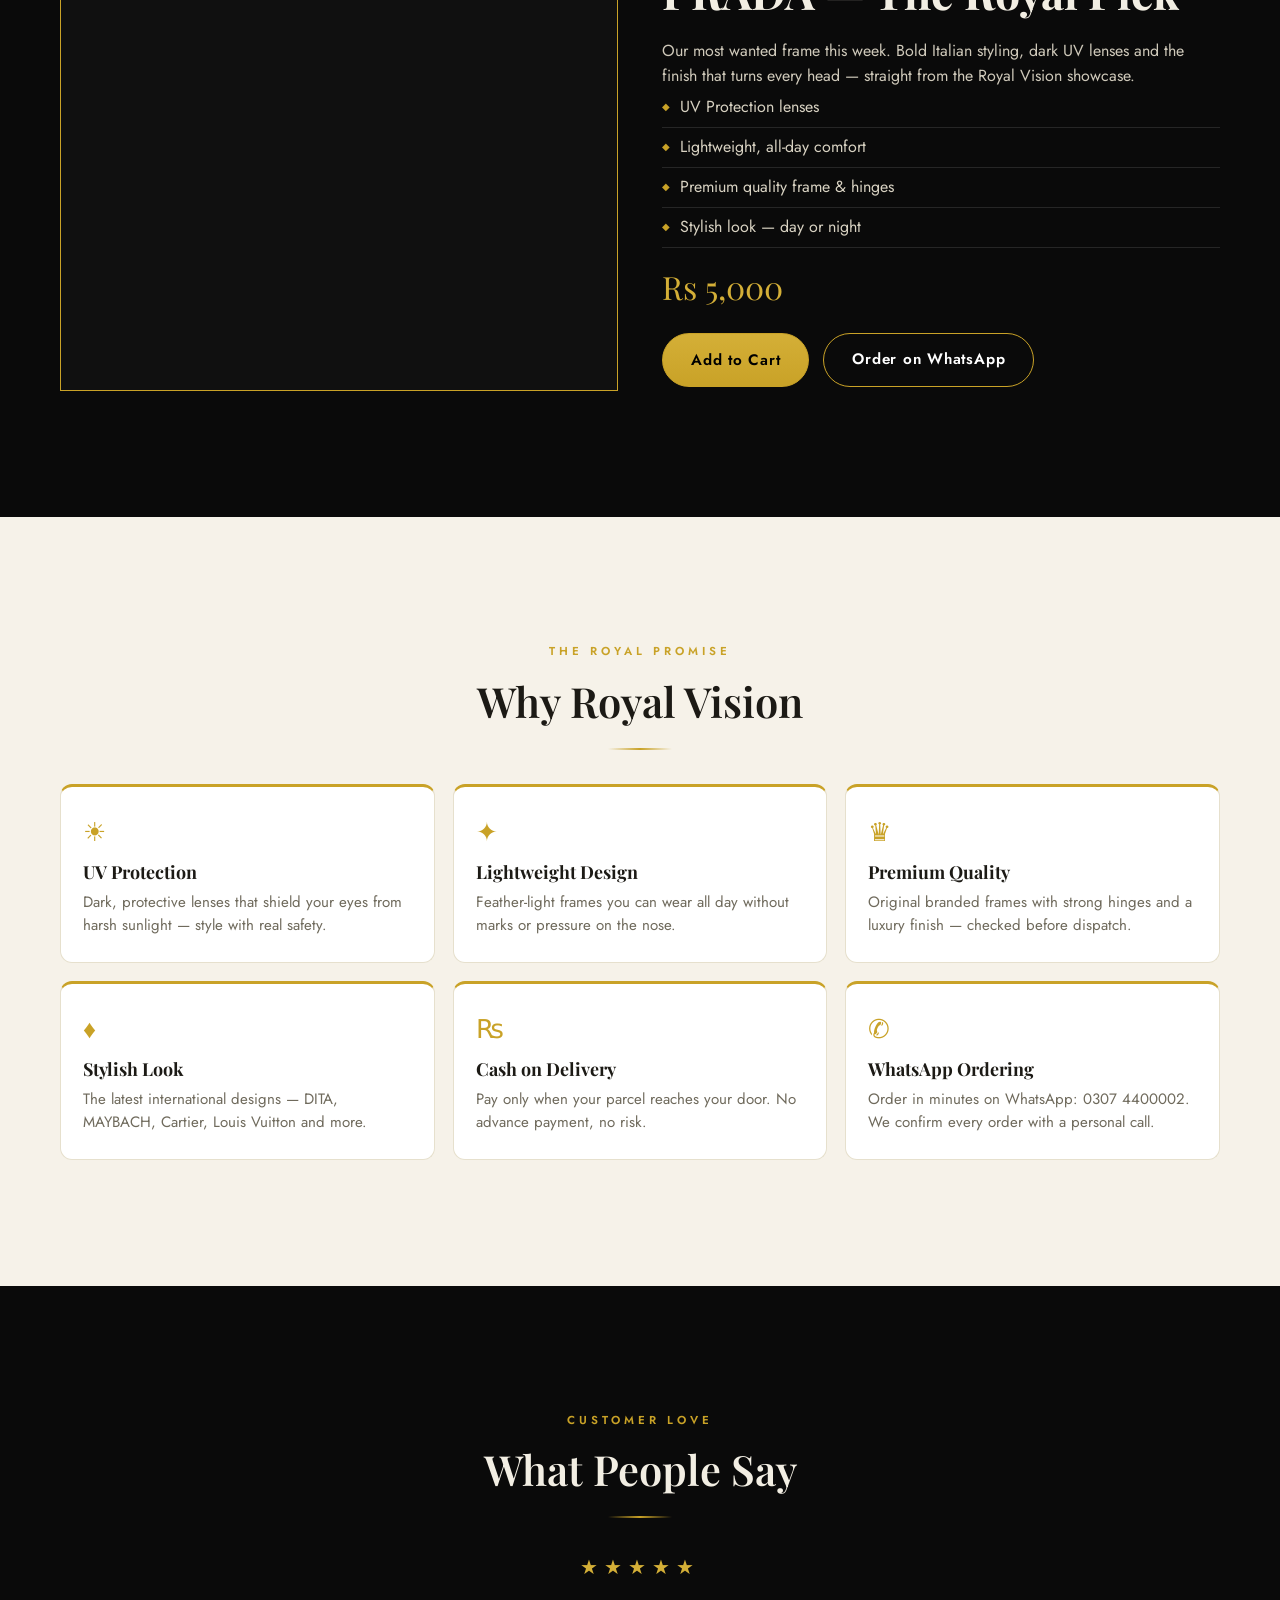
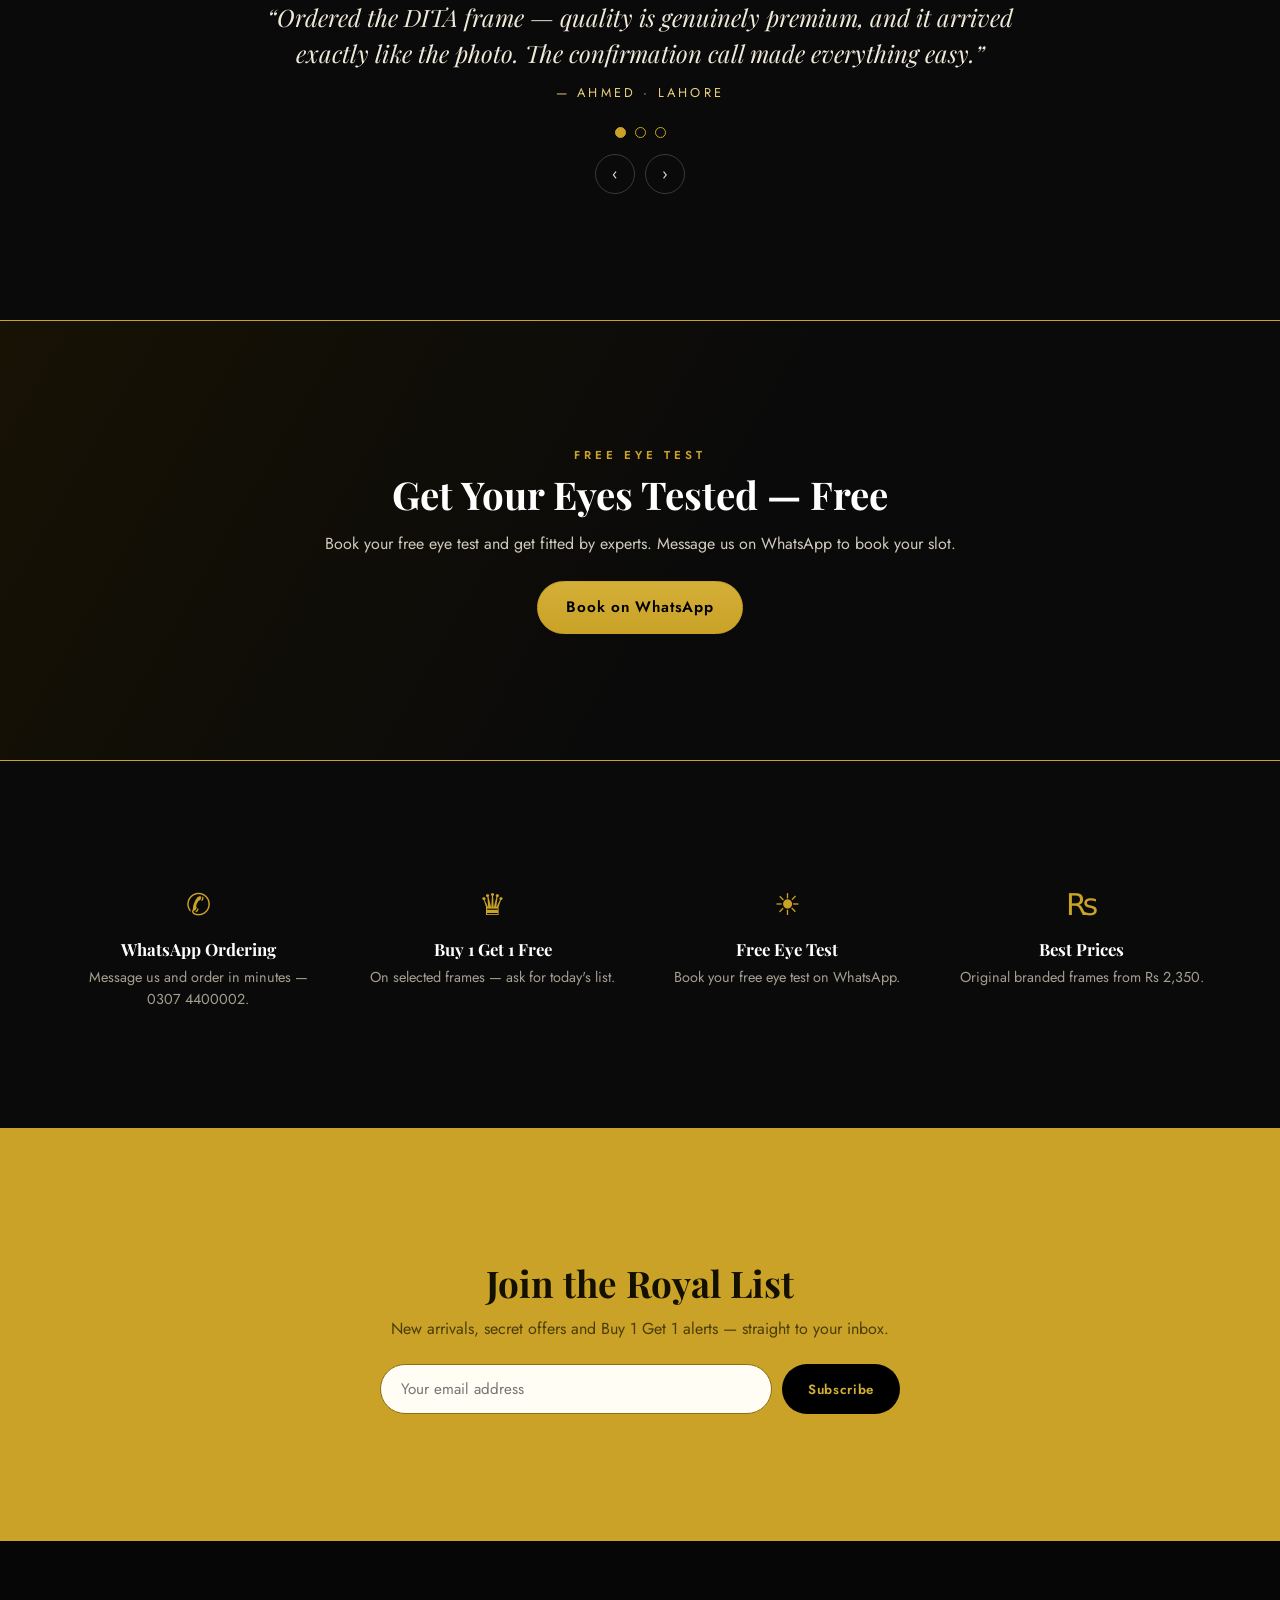
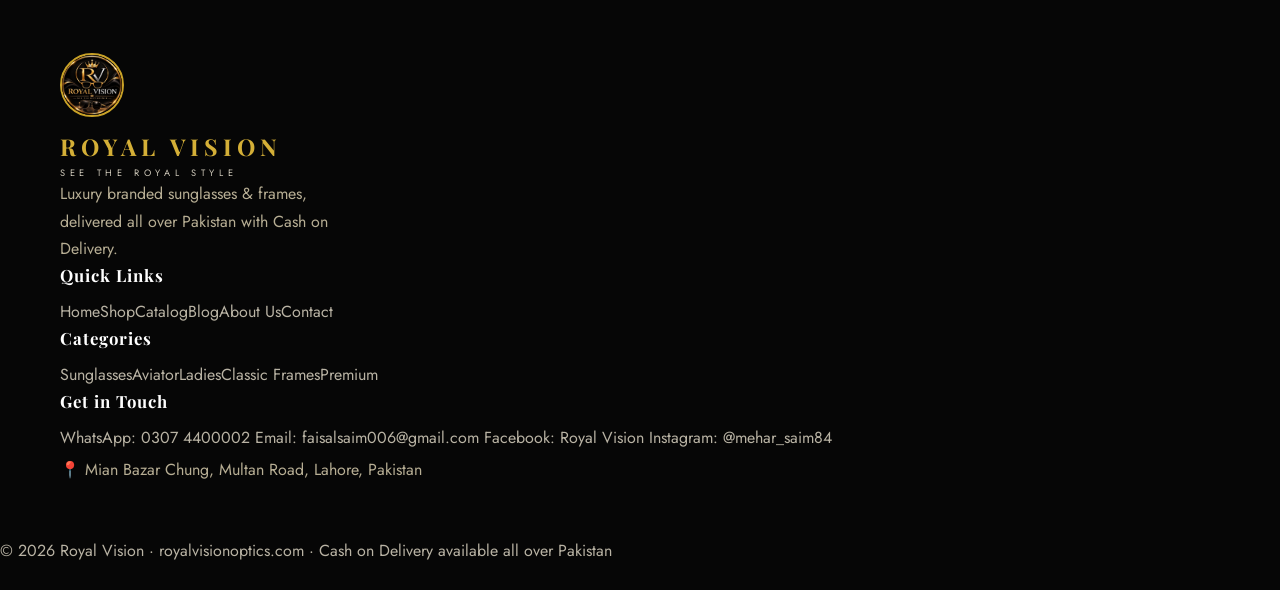
==== commit 7d3b4704: "Order email changed to shop owner inbox" ====
--- a/index.html
+++ b/index.html
@@ -184,7 +184,7 @@
     <div>
       <h4>Get in Touch</h4>
       <a href="https://wa.me/923074400002" target="_blank" rel="noopener">WhatsApp: 0307 4400002</a>
-      <a href="mailto:fk402273@gmail.com">Email: fk402273@gmail.com</a>
+      <a href="mailto:faisalsaim006@gmail.com">Email: faisalsaim006@gmail.com</a>
       <a href="https://www.facebook.com/share/1FAjQRUiZz/" target="_blank" rel="noopener">Facebook: Royal Vision</a>
       <a href="https://www.instagram.com/mehar_saim84" target="_blank" rel="noopener">Instagram: @mehar_saim84</a>
       <span style="display:block;color:#b7ae94;margin-top:8px">📍 Mian Bazar Chung, Multan Road, Lahore, Pakistan</span>
--- a/style.css
+++ b/style.css
@@ -395,3 +395,12 @@
 .catopts-home{grid-template-columns:repeat(5,1fr)}
 @media(max-width:1020px){.catopts-home{grid-template-columns:repeat(3,1fr)}}
 @media(max-width:640px){.catopts-home{grid-template-columns:repeat(2,1fr)}.catbar{padding:14px}.catcount{white-space:normal}.comingsoon h3{font-size:32px}}
+
+/* --- catalog dropdown professional pass (24 Nov): visible gold chevron --- */
+.catbar{border:1px solid rgba(201,162,39,.45);box-shadow:0 10px 30px rgba(0,0,0,.35);border-radius:16px}
+.catbar label{text-transform:uppercase;letter-spacing:.22em;font-size:13px;color:var(--gold);font-family:Jost,sans-serif;font-weight:600}
+.catselect-wrap{position:relative;flex:1;min-width:230px}
+.catselect{appearance:none;-webkit-appearance:none;width:100%;background:linear-gradient(180deg,#16161e,#0c0c11);border:1px solid var(--gold);border-radius:12px;padding:15px 56px 15px 16px;font-size:17px;font-weight:500;letter-spacing:.02em;box-shadow:inset 0 1px 0 rgba(255,255,255,.05)}
+.catchev{position:absolute;right:12px;top:50%;transform:translateY(-50%);width:32px;height:32px;border-radius:50%;background:linear-gradient(180deg,#e7c65a,#c9a227);color:#0a0a0a;display:flex;align-items:center;justify-content:center;font-size:16px;font-weight:700;pointer-events:none;box-shadow:0 2px 8px rgba(0,0,0,.45)}
+.catcount{background:rgba(201,162,39,.13);border:1px solid rgba(201,162,39,.5);color:#e9dcb2;border-radius:30px;padding:7px 15px;font-size:13.5px}
+@media(max-width:640px){.catselect{font-size:16px;padding:14px 52px 14px 14px}.catchev{width:30px;height:30px}}
